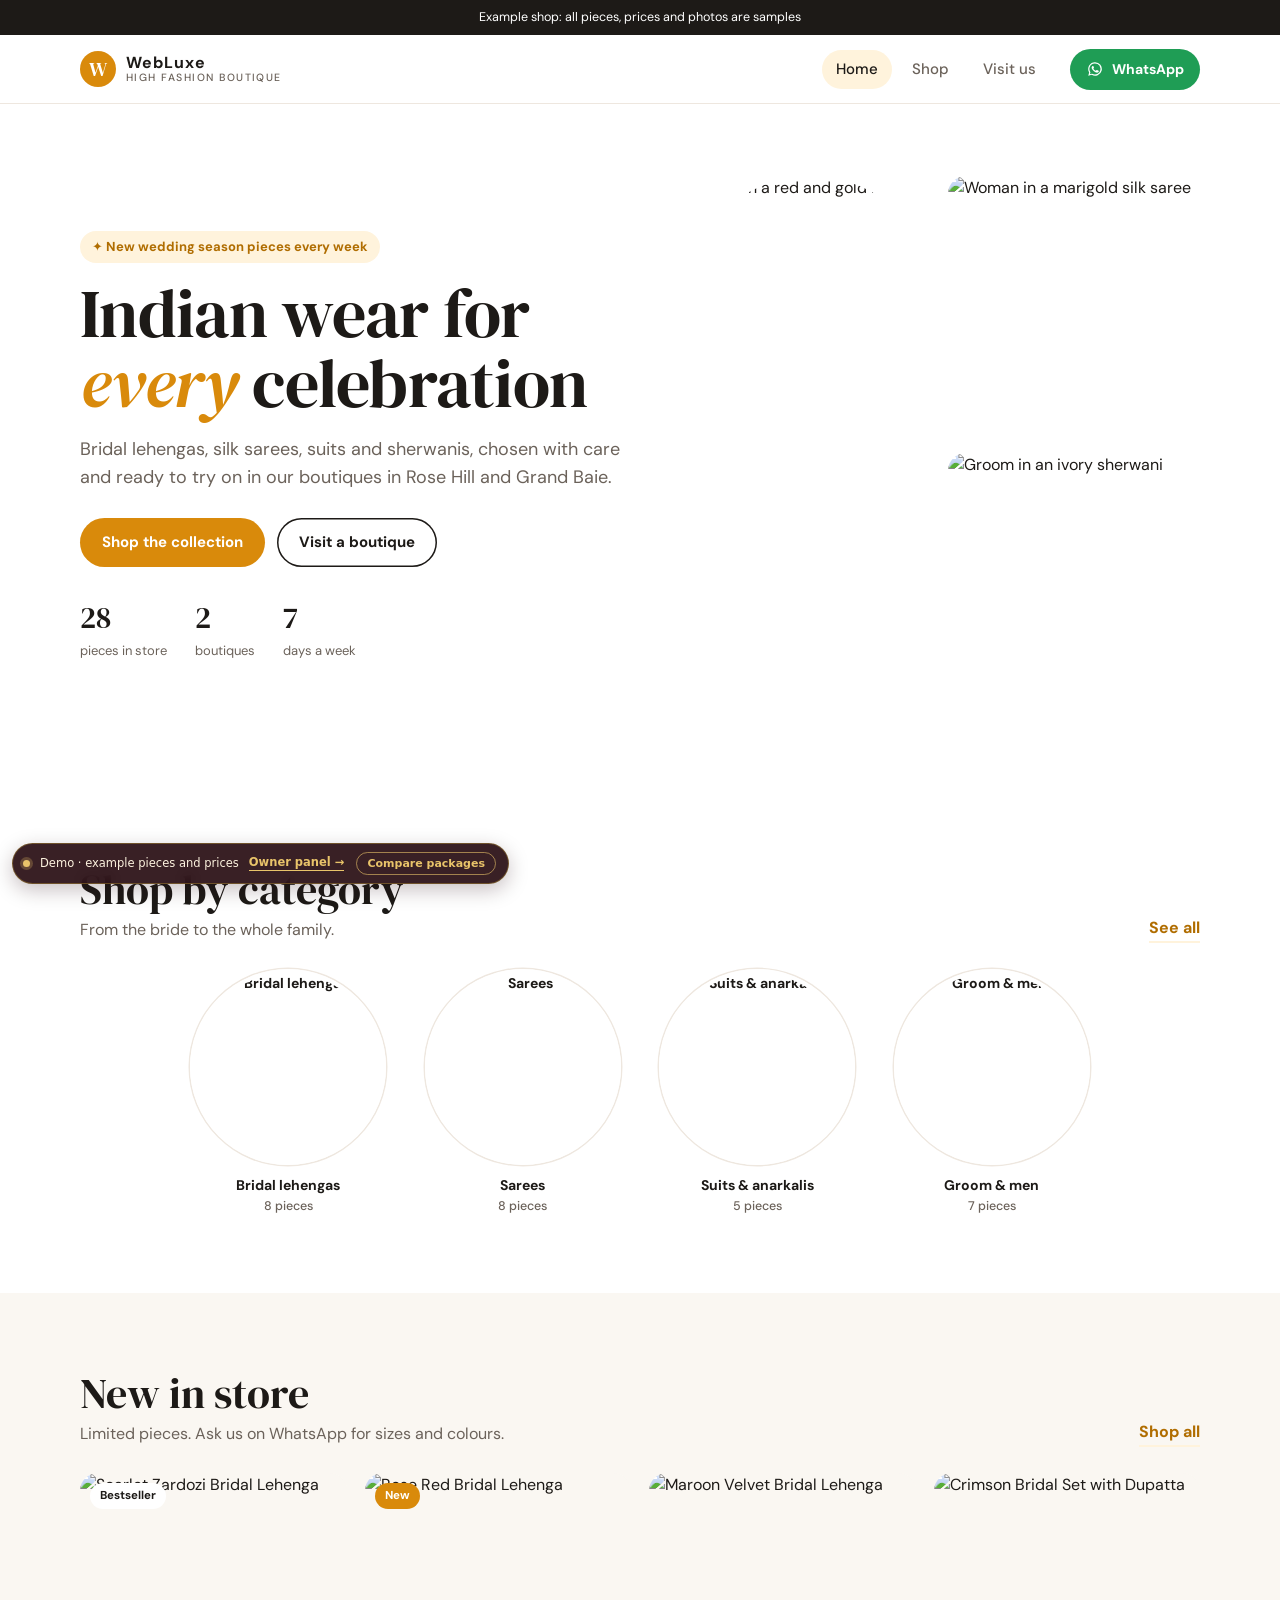
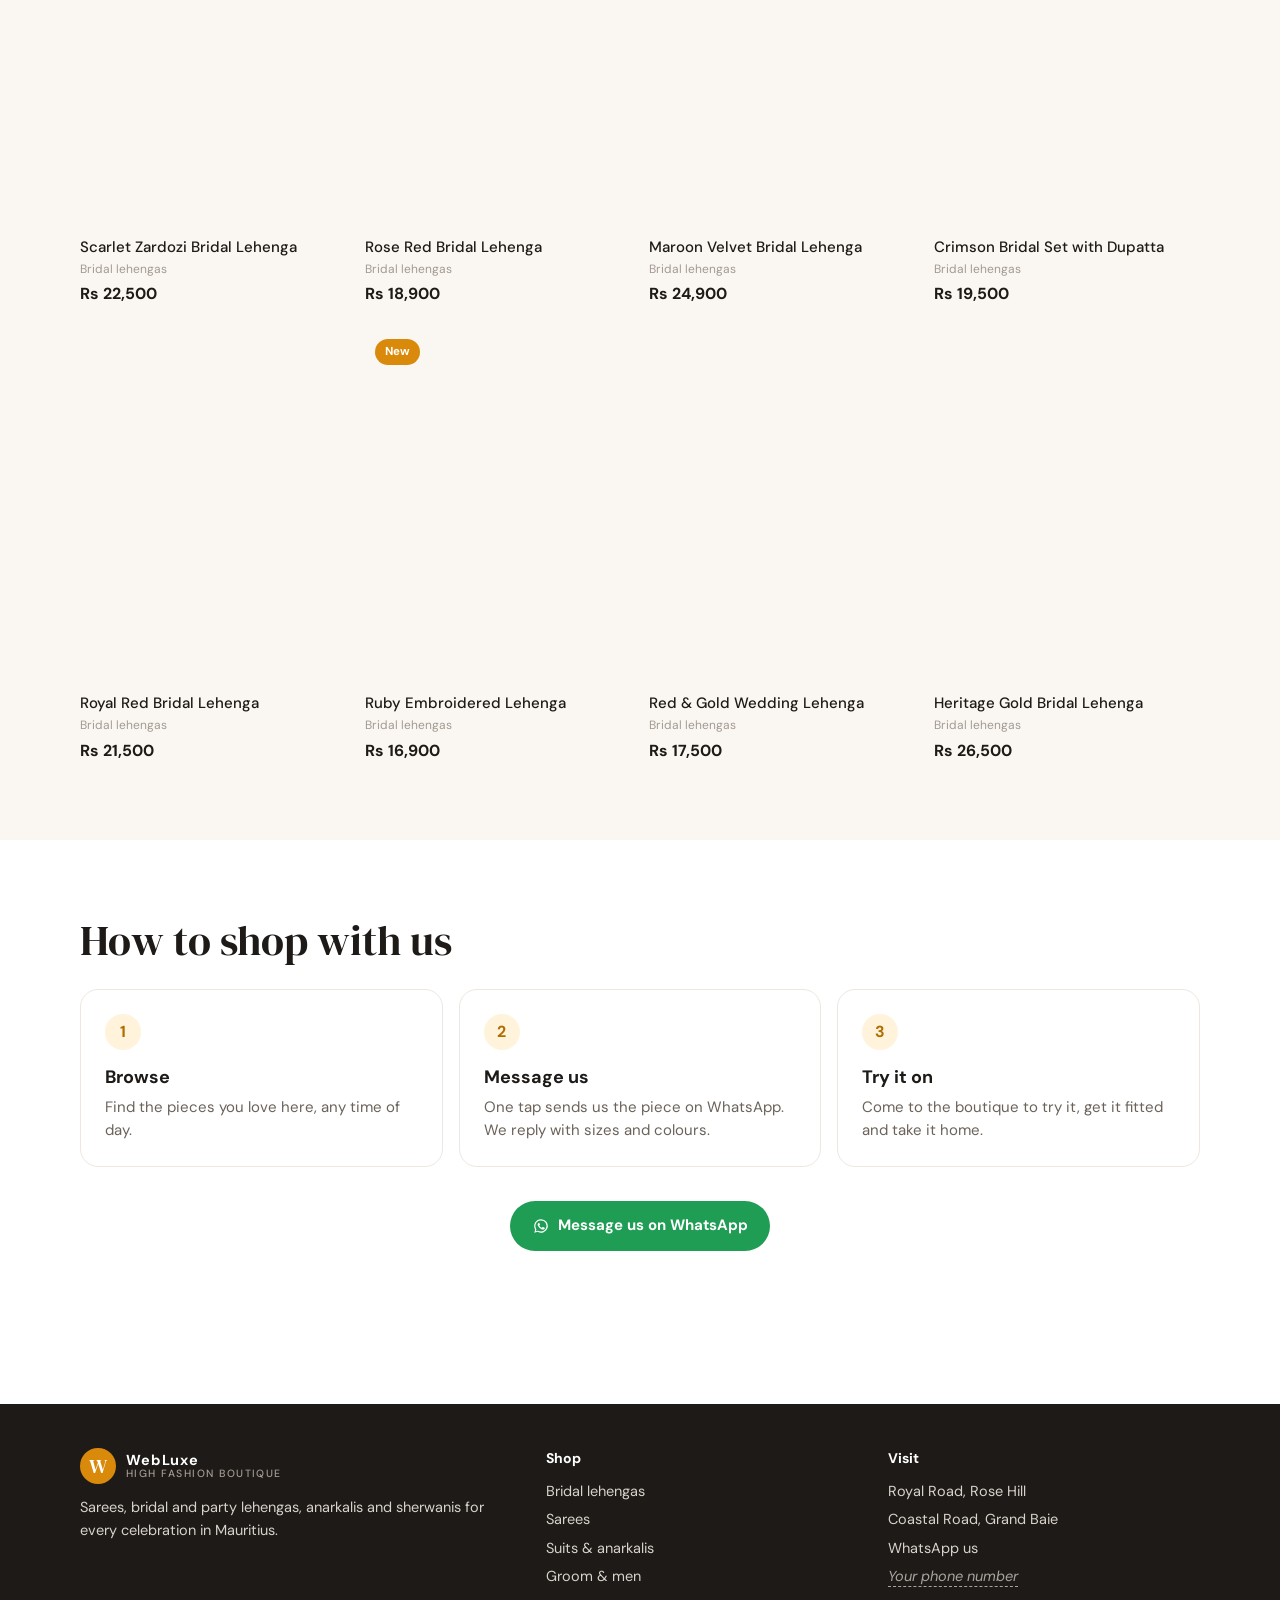
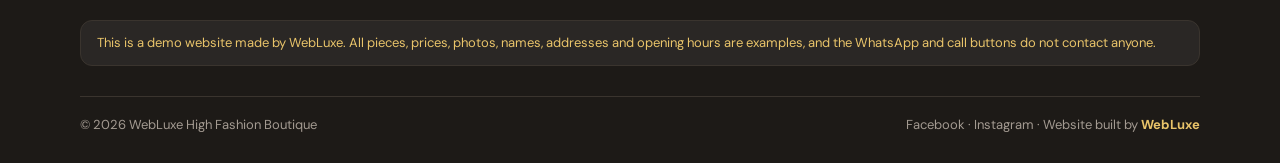
==== index.html @ 74c4d5ff "WebLuxe High Fashion Boutique: starter demo Clothing-shop demo site for WebLuxe. All pieces, prices," ====
<!doctype html>
<html lang="en">
<head>
<meta charset="utf-8">
<meta name="viewport" content="width=device-width,initial-scale=1,viewport-fit=cover">
<title>WebLuxe High Fashion Boutique | Indian wear in Mauritius</title>
<meta name="description" content="Bridal lehengas, sarees, anarkalis and sherwanis in Rose Hill and Grand Baie, Mauritius.">
<meta name="theme-color" content="#ffffff">
<link rel="icon" href="data:image/svg+xml,%3Csvg xmlns='http://www.w3.org/2000/svg' viewBox='0 0 64 64'%3E%3Ccircle cx='32' cy='32' r='32' fill='%23d98a0b'/%3E%3Ctext x='32' y='44' font-size='34' text-anchor='middle' fill='white' font-family='Georgia'%3EW%3C/text%3E%3C/svg%3E">
<link rel="preconnect" href="https://fonts.googleapis.com">
<link rel="preconnect" href="https://fonts.gstatic.com" crossorigin>
<link rel="preconnect" href="https://images.unsplash.com">
<link href="https://fonts.googleapis.com/css2?family=DM+Sans:wght@400;500;700&family=DM+Serif+Display:ital@0;1&display=swap" rel="stylesheet">
<link rel="stylesheet" href="style.css">
<link rel="stylesheet" href="demo/demo.css">
<link rel="stylesheet" href="demo/tiers.css">
</head>
<body data-page="home">
<div class="loader" aria-hidden="true"><div><span class="mark">W</span><p>WEBLUXE</p></div></div>
<div class="notice" role="status"><span></span></div>
<header class="hdr"><div class="wrap">
  <a class="logo" href="index.html" aria-label="WebLuxe High Fashion Boutique, home"><i>W</i><span>WebLuxe<small>High Fashion Boutique</small></span></a>
  <nav class="nav" aria-label="Main"><a href="index.html">Home</a><a href="shop.html">Shop</a><a href="contact.html">Visit us</a></nav>
  <a class="btn wa" href="#" data-wa="" target="_blank" rel="noopener" aria-label="WhatsApp us"><svg viewBox="0 0 24 24" aria-hidden="true"><path d="M12 3a9 9 0 0 0-7.8 13.5L3 21l4.6-1.2A9 9 0 1 0 12 3Zm0 16.4a7.4 7.4 0 0 1-3.8-1l-.3-.2-2.7.7.7-2.6-.2-.3A7.4 7.4 0 1 1 12 19.4Zm4.1-5.5c-.2-.1-1.3-.7-1.5-.7s-.4-.1-.5.1-.6.7-.7.9-.3.2-.5 0a6 6 0 0 1-3-2.6c-.2-.4.2-.4.7-1.3a.4.4 0 0 0 0-.4l-.7-1.6c-.2-.4-.4-.4-.5-.4h-.5a.9.9 0 0 0-.6.3 2.7 2.7 0 0 0-.8 2 4.6 4.6 0 0 0 1 2.4 10.6 10.6 0 0 0 4 3.6c1.5.6 2.1.7 2.8.6a2.4 2.4 0 0 0 1.6-1.1 2 2 0 0 0 .1-1.1c0-.2-.2-.2-.4-.3Z"/></svg><span>WhatsApp</span></a>
</div></header>
<main>
<section class="wrap hero">
  <div>
    <span class="kicker">✦ New wedding season pieces every week</span>
    <h1>Indian wear for <em>every</em> celebration</h1>
    <p>Bridal lehengas, silk sarees, suits and sherwanis, chosen with care and ready to try on in our boutiques in Rose Hill and Grand Baie.</p>
    <div class="row"><a class="btn acc" href="shop.html">Shop the collection</a><a class="btn line" href="contact.html">Visit a boutique</a></div>
    <div class="stats"><div><b id="count">40</b><span>pieces in store</span></div><div><b>2</b><span>boutiques</span></div><div><b>7</b><span>days a week</span></div></div>
  </div>
  <div class="collage">
    <img src="https://images.unsplash.com/photo-1617633150878-7df1d12a9a57?auto=format&fit=crop&w=650&q=72" srcset="https://images.unsplash.com/photo-1617633150878-7df1d12a9a57?auto=format&fit=crop&w=300&q=72 300w, https://images.unsplash.com/photo-1617633150878-7df1d12a9a57?auto=format&fit=crop&w=450&q=72 450w, https://images.unsplash.com/photo-1617633150878-7df1d12a9a57?auto=format&fit=crop&w=650&q=72 650w, https://images.unsplash.com/photo-1617633150878-7df1d12a9a57?auto=format&fit=crop&w=900&q=72 900w" sizes="(max-width:760px) 50vw, 25vw" alt="Bride in a red and gold lehenga" fetchpriority="high" decoding="async">
    <img src="https://images.unsplash.com/photo-1597897569252-9df44c7de0db?auto=format&fit=crop&w=650&q=72" srcset="https://images.unsplash.com/photo-1597897569252-9df44c7de0db?auto=format&fit=crop&w=300&q=72 300w, https://images.unsplash.com/photo-1597897569252-9df44c7de0db?auto=format&fit=crop&w=450&q=72 450w, https://images.unsplash.com/photo-1597897569252-9df44c7de0db?auto=format&fit=crop&w=650&q=72 650w, https://images.unsplash.com/photo-1597897569252-9df44c7de0db?auto=format&fit=crop&w=900&q=72 900w" sizes="(max-width:760px) 50vw, 25vw" alt="Woman in a marigold silk saree" fetchpriority="high" decoding="async">
    <img src="https://images.unsplash.com/photo-1681717055630-c62333c22fec?auto=format&fit=crop&w=650&q=72" srcset="https://images.unsplash.com/photo-1681717055630-c62333c22fec?auto=format&fit=crop&w=300&q=72 300w, https://images.unsplash.com/photo-1681717055630-c62333c22fec?auto=format&fit=crop&w=450&q=72 450w, https://images.unsplash.com/photo-1681717055630-c62333c22fec?auto=format&fit=crop&w=650&q=72 650w, https://images.unsplash.com/photo-1681717055630-c62333c22fec?auto=format&fit=crop&w=900&q=72 900w" sizes="(max-width:760px) 50vw, 25vw" alt="Groom in an ivory sherwani" loading="lazy" decoding="async">
  </div>
</section>
<section class="sec"><div class="wrap">
  <div class="head"><div><h2>Shop by category</h2><p>From the bride to the whole family.</p></div><a class="more" href="shop.html">See all</a></div>
  <div class="cats" id="cats"></div>
</div></section>
<section class="sec soft"><div class="wrap">
  <div class="head"><div><h2>New in store</h2><p>Limited pieces. Ask us on WhatsApp for sizes and colours.</p></div><a class="more" href="shop.html">Shop all</a></div>
  <div class="grid" id="newin"></div>
</div></section>
<section class="sec"><div class="wrap">
  <div class="head"><div><h2>How to shop with us</h2></div></div>
  <div class="steps">
    <div class="step rv"><b>1</b><h3>Browse</h3><p>Find the pieces you love here, any time of day.</p></div>
    <div class="step rv"><b>2</b><h3>Message us</h3><p>One tap sends us the piece on WhatsApp. We reply with sizes and colours.</p></div>
    <div class="step rv"><b>3</b><h3>Try it on</h3><p>Come to the boutique to try it, get it fitted and take it home.</p></div>
  </div>
  <div class="row" style="justify-content:center;margin-top:34px"><a class="btn wa" href="#" data-wa="" target="_blank" rel="noopener"><svg viewBox="0 0 24 24" aria-hidden="true"><path d="M12 3a9 9 0 0 0-7.8 13.5L3 21l4.6-1.2A9 9 0 1 0 12 3Zm0 16.4a7.4 7.4 0 0 1-3.8-1l-.3-.2-2.7.7.7-2.6-.2-.3A7.4 7.4 0 1 1 12 19.4Zm4.1-5.5c-.2-.1-1.3-.7-1.5-.7s-.4-.1-.5.1-.6.7-.7.9-.3.2-.5 0a6 6 0 0 1-3-2.6c-.2-.4.2-.4.7-1.3a.4.4 0 0 0 0-.4l-.7-1.6c-.2-.4-.4-.4-.5-.4h-.5a.9.9 0 0 0-.6.3 2.7 2.7 0 0 0-.8 2 4.6 4.6 0 0 0 1 2.4 10.6 10.6 0 0 0 4 3.6c1.5.6 2.1.7 2.8.6a2.4 2.4 0 0 0 1.6-1.1 2 2 0 0 0 .1-1.1c0-.2-.2-.2-.4-.3Z"/></svg> Message us on WhatsApp</a></div>
</div></section>
</main>
<footer class="foot"><div class="wrap">
  <div class="cols">
    <div><a class="logo" href="index.html" aria-label="WebLuxe High Fashion Boutique, home"><i>W</i><span>WebLuxe<small>High Fashion Boutique</small></span></a><p>Sarees, bridal and party lehengas, anarkalis and sherwanis for every celebration in Mauritius.</p></div>
    <div><h4>Shop</h4><ul><li><a href="shop.html?cat=bridal">Bridal lehengas</a></li><li><a href="shop.html?cat=saree">Sarees</a></li><li><a href="shop.html?cat=gown">Suits &amp; anarkalis</a></li><li><a href="shop.html?cat=groom">Groom &amp; men</a></li></ul></div>
    <div><h4>Visit</h4><ul><li>Royal Road, Rose Hill</li><li>Coastal Road, Grand Baie</li><li><a href="#" data-wa="" target="_blank" rel="noopener">WhatsApp us</a></li><li><a href="tel:"><span class="ph-num">Your phone number</span></a></li></ul></div>
  </div>
  <p class="demo-note">This is a demo website made by WebLuxe. All pieces, prices, photos, names, addresses and opening hours are examples, and the WhatsApp and call buttons do not contact anyone.</p>
  <div class="base"><span>&copy; <span data-year>2026</span> WebLuxe High Fashion Boutique</span><span><a href="https://www.facebook.com/" target="_blank" rel="noopener">Facebook</a> · <a href="https://www.instagram.com/" target="_blank" rel="noopener">Instagram</a> · Website built by <a class="credit" href="https://webluxe.github.io/WebLuxe/" target="_blank" rel="noopener">WebLuxe</a></span></div>
</div></footer>
<div class="toast" role="status" aria-live="polite"></div>
<script src="data.js"></script>
<script>window.WL_DEMO = { admin: 'admin/' };</script>
<script src="demo/demo.js"></script>
<script src="demo/tiers.js"></script>
<script src="app.js"></script>
</body>
</html>
---- style.css ----
/* =============================================================================
   WebLuxe Starter: clean white and marigold. One stylesheet for every page.
   ============================================================================= */
:root{
  --ink:#1d1a17;--mid:#6b625a;--dim:#a39a91;--line:#eee7df;--soft:#faf7f2;--paper:#fff;
  --accent:#d98a0b;--accent-d:#b06d00;--accent-l:#fff3dc;--rose:#c2414b;--wa:#1f9d55;
  --r:18px;--gut:clamp(16px,4vw,40px);--max:1200px;--ease:cubic-bezier(.2,.8,.2,1);
}
*{box-sizing:border-box;margin:0;padding:0}
html{-webkit-text-size-adjust:100%;scroll-behavior:smooth}
body{font-family:'DM Sans',system-ui,sans-serif;color:var(--ink);background:var(--paper);line-height:1.55;-webkit-font-smoothing:antialiased}
img{display:block;max-width:100%}
a{color:inherit;text-decoration:none}
button,input,select,textarea{font:inherit;color:inherit}
button{cursor:pointer;background:none;border:0}
:focus-visible{outline:2px solid var(--accent);outline-offset:3px}
.wrap{max-width:var(--max);margin:0 auto;padding-left:var(--gut);padding-right:var(--gut)}
.serif{font-family:'DM Serif Display',Georgia,serif;font-weight:400}
.sr{position:absolute;width:1px;height:1px;overflow:hidden;clip:rect(0 0 0 0);white-space:nowrap}

/* page changes and the first-visit loading screen */
@view-transition{navigation:auto}
::view-transition-old(root){animation:.25s ease both fadeout}
::view-transition-new(root){animation:.4s var(--ease) both fadein}
@keyframes fadeout{to{opacity:0}}
@keyframes fadein{from{opacity:0;transform:translateY(10px)}}
.loader{position:fixed;inset:0;z-index:100;background:var(--paper);display:grid;place-items:center;transition:opacity .5s,visibility 0s .5s}
.loader.done{opacity:0;visibility:hidden}
.loader div{text-align:center}
.loader .mark{width:58px;height:58px;margin:0 auto 14px;border-radius:50%;background:var(--accent);color:#fff;display:grid;place-items:center;font:28px 'DM Serif Display',serif;animation:pulse 1.2s ease-in-out infinite}
.loader p{font-weight:700;letter-spacing:.24em;font-size:12px}
@keyframes pulse{50%{transform:scale(.9);box-shadow:0 0 0 12px var(--accent-l)}}

/* announcement + header */
.notice{background:var(--ink);color:#fff;font-size:12.5px;text-align:center;padding:8px 16px}
.notice span{transition:opacity .4s}
.hdr{position:sticky;top:0;z-index:30;background:rgba(255,255,255,.92);-webkit-backdrop-filter:blur(10px);backdrop-filter:blur(10px);border-bottom:1px solid var(--line)}
.hdr .wrap{display:flex;align-items:center;gap:20px;height:68px}
.logo{display:flex;align-items:center;gap:10px;font-weight:700;letter-spacing:.06em;line-height:1.05}
.logo i{width:36px;height:36px;border-radius:50%;background:var(--accent);color:#fff;display:grid;place-items:center;font:20px 'DM Serif Display',serif;font-style:normal;flex:none}
.logo small{display:block;font-weight:500;font-size:10.5px;letter-spacing:.14em;color:var(--mid);text-transform:uppercase}
.nav{display:flex;gap:6px;margin-left:auto}
.nav a{padding:8px 14px;border-radius:99px;font-weight:500;font-size:15px;color:var(--mid);transition:background .2s,color .2s}
.nav a:hover{color:var(--ink);background:var(--soft)}
.nav a.on{color:var(--ink);background:var(--accent-l)}
.btn{display:inline-flex;align-items:center;justify-content:center;gap:8px;padding:13px 22px;border-radius:99px;font-weight:700;font-size:15px;background:var(--ink);color:#fff;transition:transform .25s var(--ease),background .2s,box-shadow .25s}
.btn:hover{transform:translateY(-2px);box-shadow:0 10px 22px -12px rgba(29,26,23,.5)}
.btn.acc{background:var(--accent)}
.btn.acc:hover{background:var(--accent-d)}
.btn.wa{background:var(--wa)}
.btn.line{background:none;color:var(--ink);box-shadow:inset 0 0 0 1.5px var(--ink)}
.btn svg{width:18px;height:18px;fill:currentColor}
.hdr .btn{padding:10px 16px;font-size:14px}
@media (max-width:760px){
  .hdr{background:#fff;-webkit-backdrop-filter:none;backdrop-filter:none}
  .hdr .wrap{height:60px;gap:10px}
  .nav{position:fixed;left:0;right:0;bottom:0;z-index:40;margin:0;justify-content:space-around;background:#fff;border-top:1px solid var(--line);padding:6px 6px calc(6px + env(safe-area-inset-bottom))}
  .nav a{flex:1;text-align:center;font-size:13px;padding:9px 4px}
  .tools{-webkit-backdrop-filter:none;backdrop-filter:none;background:#fff}
  .hdr .btn span{display:none}
  .hdr .btn{margin-left:auto;padding:10px}
  body{padding-bottom:62px}
}

/* home */
.hero{display:grid;grid-template-columns:1.05fr 1fr;gap:clamp(24px,5vw,64px);align-items:center;padding-top:clamp(28px,6vw,72px);padding-bottom:clamp(28px,6vw,72px)}
.kicker{display:inline-flex;align-items:center;gap:8px;font-size:13px;font-weight:700;color:var(--accent-d);background:var(--accent-l);padding:6px 12px;border-radius:99px}
.hero h1{font-family:'DM Serif Display',serif;font-weight:400;font-size:clamp(38px,6vw,68px);line-height:1.04;margin-top:16px;letter-spacing:-.01em}
.hero h1 em{font-style:italic;color:var(--accent)}
.hero p{margin-top:16px;font-size:clamp(16px,1.6vw,18px);color:var(--mid);max-width:34em}
.row{display:flex;flex-wrap:wrap;gap:12px;margin-top:26px}
.collage{display:grid;grid-template-columns:1fr 1fr;grid-template-rows:1fr 1fr;gap:12px;aspect-ratio:1/1.05}
.collage img{width:100%;height:100%;object-fit:cover;object-position:50% 20%;border-radius:var(--r)}
.collage img:first-child{grid-row:1/3;border-radius:200px 200px var(--r) var(--r)}
.stats{display:flex;gap:28px;margin-top:30px}
.stats b{display:block;font:30px 'DM Serif Display',serif}
.stats span{font-size:13px;color:var(--mid)}
@media (max-width:760px){.hero{grid-template-columns:1fr}.collage{aspect-ratio:1.2/1}}

.sec{padding:clamp(40px,6vw,80px) 0}
.sec.soft{background:var(--soft)}
.head{display:flex;align-items:end;justify-content:space-between;gap:16px;margin-bottom:26px}
.head h2{font:clamp(28px,3.6vw,42px)/1.1 'DM Serif Display',serif}
.head p{color:var(--mid);margin-top:6px}
.more{font-weight:700;color:var(--accent-d);white-space:nowrap;border-bottom:2px solid var(--accent-l)}
.cats{display:grid;grid-template-columns:repeat(4,1fr);gap:clamp(10px,3vw,40px);max-width:900px;margin:0 auto}
.cat{text-align:center;font-weight:700;font-size:14px}
.cat img{width:100%;aspect-ratio:1;object-fit:cover;object-position:50% 15%;border-radius:50%;margin-bottom:10px;border:4px solid #fff;box-shadow:0 0 0 1.5px var(--line);transition:transform .35s var(--ease),box-shadow .3s}
.cat:hover img{transform:translateY(-4px);box-shadow:0 0 0 2px var(--accent)}
.cat span{display:block;font-weight:500;font-size:12.5px;color:var(--mid)}
@media (max-width:760px){.cats{gap:10px}.cat{font-size:12.5px;line-height:1.25}.cat span{font-size:11.5px}.cat img{border-width:3px}}
.steps{display:grid;grid-template-columns:repeat(3,1fr);gap:16px}
.step{background:#fff;border:1px solid var(--line);border-radius:var(--r);padding:24px}
.step b{width:36px;height:36px;border-radius:50%;display:grid;place-items:center;background:var(--accent-l);color:var(--accent-d);font-weight:700}
.step h3{font-size:18px;margin-top:14px}
.step p{color:var(--mid);margin-top:4px;font-size:15px}
@media (max-width:760px){.steps{grid-template-columns:1fr}}

/* product cards */
.grid{display:grid;grid-template-columns:repeat(4,1fr);gap:22px 18px}
@media (max-width:980px){.grid{grid-template-columns:repeat(3,1fr)}}
@media (max-width:640px){.grid{grid-template-columns:1fr 1fr;gap:18px 12px}}
.pc{position:relative}
.pc .ph{position:relative;display:block;aspect-ratio:3/4;border-radius:var(--r);overflow:hidden;background:var(--soft)}
.pc .ph img{width:100%;height:100%;object-fit:cover;object-position:50% 15%;transition:transform .6s var(--ease)}
.pc:hover .ph img{transform:scale(1.04)}
.pc .tag{position:absolute;left:10px;top:10px;background:#fff;color:var(--ink);font-size:11.5px;font-weight:700;padding:4px 10px;border-radius:99px}
.pc .tag.new{background:var(--accent);color:#fff}
.pc h3{font-size:15px;font-weight:500;margin-top:10px;line-height:1.3}
.pc .cat-l{font-size:12px;color:var(--dim);margin-top:2px}
.pc .price{font-weight:700;margin-top:4px}

/* shop */
.page-head{padding-top:clamp(26px,4vw,48px);padding-bottom:10px}
.page-head h1{font:clamp(32px,4.5vw,52px)/1.05 'DM Serif Display',serif}
.page-head p{color:var(--mid);margin-top:8px}
.crumb{font-size:13px;color:var(--dim);margin-bottom:10px}
.crumb a:hover{color:var(--ink)}
.tools{position:sticky;top:68px;z-index:20;background:rgba(255,255,255,.95);-webkit-backdrop-filter:blur(8px);backdrop-filter:blur(8px);padding:14px 0;margin-bottom:22px;border-bottom:1px solid var(--line)}
@media (max-width:760px){.tools{top:60px}}
.tools .wrap{display:flex;flex-wrap:wrap;gap:10px;align-items:center}
.search{flex:1;min-width:200px;display:flex;align-items:center;gap:8px;background:var(--soft);border-radius:99px;padding:0 16px;border:1.5px solid transparent;transition:border-color .2s}
.search:focus-within{border-color:var(--accent)}
.search svg{width:18px;height:18px;fill:none;stroke:var(--mid);stroke-width:2;flex:none}
.search input{border:0;background:none;outline:0;padding:11px 0;width:100%}
.sel{border:1.5px solid var(--line);border-radius:99px;padding:10px 14px;background:#fff}
.chips{display:flex;gap:8px;overflow-x:auto;scrollbar-width:none;width:100%}
.chips::-webkit-scrollbar{display:none}
.chip{flex:none;padding:8px 15px;border-radius:99px;border:1.5px solid var(--line);font-weight:500;font-size:14px;background:#fff;transition:all .2s}
.chip:hover{border-color:var(--ink)}
.chip[aria-pressed=true]{background:var(--ink);border-color:var(--ink);color:#fff}
.count{font-size:14px;color:var(--mid);margin-left:auto}
.empty{text-align:center;padding:60px 0;color:var(--mid)}
.empty .btn{margin-top:16px}

/* product */
.pd{display:grid;grid-template-columns:1fr 1fr;gap:clamp(24px,5vw,60px);padding-top:10px;padding-bottom:40px}
.pd .main{aspect-ratio:3/4;border-radius:var(--r);overflow:hidden;background:var(--soft)}
.pd .main img{width:100%;height:100%;object-fit:cover;object-position:50% 15%}
.thumbs{display:flex;gap:10px;margin-top:10px}
.thumbs button{width:72px;aspect-ratio:3/4;border-radius:10px;overflow:hidden;opacity:.55;border:2px solid transparent;transition:opacity .2s}
.thumbs button[aria-current=true]{opacity:1;border-color:var(--accent)}
.thumbs img{width:100%;height:100%;object-fit:cover;object-position:50% 15%}
.pd h1{font:clamp(30px,3.6vw,44px)/1.1 'DM Serif Display',serif}
.pd .price{font-size:26px;font-weight:700;margin-top:10px}
.pd .meta{color:var(--mid);margin-top:4px}
.pd ul{margin-top:22px;display:grid;gap:10px;list-style:none}
.pd li{display:flex;gap:10px;color:var(--mid)}
.pd li:before{content:"";flex:none;width:8px;height:8px;margin-top:9px;border-radius:50%;background:var(--accent)}
.pd .row .btn{flex:1;min-width:200px}
@media (max-width:760px){.pd{grid-template-columns:1fr}}

/* contact */
.shops{display:grid;grid-template-columns:1fr 1fr;gap:18px}
.shop{border:1px solid var(--line);border-radius:var(--r);padding:26px;background:#fff}
.shop h2{font:26px/1.15 'DM Serif Display',serif}
.shop p{color:var(--mid);margin-top:6px}
.shop .row{margin-top:16px}
.shop .btn{padding:10px 16px;font-size:14px}
.hours{margin-top:14px;font-size:14.5px;display:grid;grid-template-columns:auto 1fr;gap:4px 18px}
.hours dt{color:var(--mid)}
.form{display:grid;grid-template-columns:1fr 1fr;gap:14px;background:var(--soft);border-radius:var(--r);padding:clamp(20px,3vw,32px)}
.form label{display:grid;gap:6px;font-size:13.5px;font-weight:700}
.form .full{grid-column:1/-1}
.form input,.form select,.form textarea{border:1.5px solid var(--line);border-radius:12px;padding:12px 14px;background:#fff;font-weight:400;font-size:15px}
.form input:focus,.form select:focus,.form textarea:focus{outline:0;border-color:var(--accent)}
.form textarea{min-height:110px;resize:vertical}
@media (max-width:760px){.shops,.form{grid-template-columns:1fr}}

/* footer */
.foot{background:var(--ink);color:#d9d2ca;margin-top:clamp(40px,6vw,80px);padding:44px 0 28px;font-size:14.5px}
.foot .cols{display:grid;grid-template-columns:1.4fr 1fr 1fr;gap:30px}
.foot h4{color:#fff;font-size:14px;margin-bottom:10px}
.foot li{list-style:none;margin:6px 0}
.foot a:hover{color:#fff}
.foot .logo{color:#fff}
.foot .logo small{color:#a39a91}
.foot p{margin-top:12px;max-width:28em}
.foot .base{border-top:1px solid #3a342e;margin-top:30px;padding-top:18px;font-size:13px;color:#a39a91;display:flex;justify-content:space-between;flex-wrap:wrap;gap:10px}
@media (max-width:760px){.foot .cols{grid-template-columns:1fr}}

/* toast */
.toast{position:fixed;left:50%;bottom:calc(24px + env(safe-area-inset-bottom));z-index:60;transform:translate(-50%,150%);opacity:0;background:var(--ink);color:#fff;padding:12px 18px;border-radius:99px;font-size:14px;transition:transform .4s var(--ease),opacity .3s;width:max-content;max-width:calc(100vw - 32px)}
.toast.on{transform:translate(-50%,0);opacity:1}
@media (max-width:760px){.toast{bottom:80px}}

/* reveal as you scroll */
.rv{opacity:0;transform:translateY(18px);transition:opacity .7s,transform .8s var(--ease)}
.rv.in{opacity:1;transform:none}
@media (prefers-reduced-motion:reduce){.rv{opacity:1;transform:none}.loader .mark{animation:none}}

/* demo label sits above the phone menu */
@media (max-width:760px){body .wl-chip{bottom:calc(72px + env(safe-area-inset-bottom))}}

/* the demo notices: everything on this site is an example */
.foot .demo-note{margin-top:26px;padding:12px 16px;border-radius:12px;background:rgba(255,255,255,.06);border:1px solid #3a342e;color:#e9c46a;font-size:13px;max-width:none}
.ex-note{margin-top:6px;font-size:13px;color:var(--dim);font-style:italic}
.foot .credit{color:#e9c46a;font-weight:700}
---- demo/demo.css ----
/* Demo mode (see demo.js). Colours follow the page through --wl-* if set. */
.wl-chip{position:fixed;left:12px;bottom:calc(16px + env(safe-area-inset-bottom));z-index:45;display:flex;align-items:center;gap:10px;max-width:calc(100vw - 96px);
  padding:8px 12px 8px 10px;border-radius:99px;background:rgba(36,8,14,.9);color:#fdf3df;font:500 11.5px/1.3 Montserrat,system-ui,sans-serif;
  -webkit-backdrop-filter:blur(8px);backdrop-filter:blur(8px);box-shadow:0 6px 20px rgba(36,8,14,.25);border:1px solid rgba(212,175,55,.35)}
.wl-chip i{flex:none;width:7px;height:7px;border-radius:50%;background:#e9c46a;box-shadow:0 0 0 3px rgba(233,196,106,.25);animation:wlblink 2.4s ease-in-out infinite}
.wl-chip span{white-space:nowrap;overflow:hidden;text-overflow:ellipsis}
.wl-chip a{flex:none;color:#e9c46a;font-weight:700;white-space:nowrap;text-decoration:none;border-bottom:1px solid currentColor}
.wl-chip button{flex:none;background:none;border:0;color:#fdf3df;opacity:.7;font:inherit;text-decoration:underline;cursor:pointer;padding:0}
@keyframes wlblink{50%{opacity:.35}}
.wl-chip em{display:none;font-style:normal;font-weight:700;letter-spacing:.08em;text-transform:uppercase}
@media (max-width:640px){.wl-chip{font-size:10.5px;gap:8px}.wl-chip span{display:none}.wl-chip em{display:inline}}
.wl-sheet{position:fixed;inset:0;z-index:200;display:grid;place-items:center;padding:16px;background:rgba(36,8,14,.45);opacity:0;visibility:hidden;transition:opacity .3s,visibility 0s .3s}
.wl-sheet.on{opacity:1;visibility:visible;transition:opacity .3s}
.wl-card{position:relative;width:min(420px,100%);background:#fdf8ee;color:#3a1d14;border-radius:14px;border:1px solid rgba(212,175,55,.5);padding:30px 26px 24px;
  box-shadow:0 30px 70px -20px rgba(36,8,14,.55);transform:translateY(18px) scale(.97);transition:transform .45s cubic-bezier(.2,.8,.2,1);font-family:Montserrat,system-ui,sans-serif}
.wl-sheet.on .wl-card{transform:none}
.wl-x{position:absolute;right:8px;top:6px;width:40px;height:40px;border:0;background:none;font-size:26px;line-height:1;color:inherit;cursor:pointer}
.wl-k{font-size:10px;font-weight:700;letter-spacing:.22em;text-transform:uppercase;color:#8a6a1c}
.wl-body h3{font-family:'Playfair Display',Georgia,serif;font-weight:700;font-size:26px;line-height:1.15;margin-top:6px;color:#5c0f1d}
.wl-copy{margin-top:10px;font-size:14px;color:#6b4c3f}
.wl-bubble{position:relative;margin-top:14px;background:#dcf8c6;color:#111;border-radius:12px 12px 4px 12px;padding:12px 14px 22px;font-size:14px;line-height:1.45;max-height:42vh;overflow:auto}
.wl-bubble span{position:absolute;right:10px;bottom:5px;font-size:10.5px;color:#53bdeb}
.wl-note{margin-top:16px;font-size:12px;color:#9b8378}
.ph-num{font-style:italic;opacity:.75;border-bottom:1px dashed currentColor;padding-bottom:1px}
---- demo/tiers.css ----
/* "Compare packages" (see tiers.js) */
.wl-chip .wl-tiers-btn,.demo-chip .wl-tiers-btn{flex:none;margin-left:2px;padding:4px 10px;border-radius:99px;border:1px solid rgba(233,196,106,.6);background:none;color:#e9c46a;font-family:inherit;font-size:11px;font-weight:700;line-height:1.2;text-decoration:none;opacity:1;cursor:pointer;white-space:nowrap}
.wl-chip .wl-tiers-btn:hover,.demo-chip .wl-tiers-btn:hover,.wl-chip .wl-tiers-btn[aria-expanded=true],.demo-chip .wl-tiers-btn[aria-expanded=true]{background:#e9c46a;color:#1d1a17}
.wl-tiers{position:fixed;z-index:210;width:min(340px,calc(100vw - 24px));background:#fffdf8;color:#1d1a17;border-radius:16px;padding:14px;box-shadow:0 24px 60px -18px rgba(29,26,23,.5);border:1px solid #eadfcf;font:14px/1.45 system-ui,-apple-system,'Segoe UI',sans-serif}
.wl-tiers[hidden]{display:none}
.wl-tiers-h{font-size:11px;font-weight:700;letter-spacing:.14em;text-transform:uppercase;color:#9a7b2c;margin:2px 4px 10px}
.wl-tiers a{display:block;position:relative;padding:11px 12px;border-radius:12px;color:inherit;text-decoration:none;border:1px solid transparent;transition:background .2s,border-color .2s}
.wl-tiers a+a{margin-top:6px}
.wl-tiers a:hover{background:#f7f0e4}
.wl-tiers a[aria-current]{border-color:#e9c46a;background:#fff7e3}
.wl-tiers a span{display:flex;justify-content:space-between;gap:10px;align-items:baseline}
.wl-tiers b{font-size:16px}
.wl-tiers em{font-style:normal;font-weight:700;color:#9a7b2c;white-space:nowrap}
.wl-tiers small{display:block;margin-top:2px;color:#6b625a;font-size:12.5px}
.wl-tiers i{position:absolute;right:12px;bottom:-9px;font-style:normal;font-size:10.5px;font-weight:700;background:#e9c46a;color:#1d1a17;padding:2px 8px;border-radius:99px}
.wl-tiers-f{margin:12px 4px 2px;font-size:11.5px;color:#a39a91}
.wl-tiers-btn .sm{display:none}
@media (max-width:640px){.wl-tiers-btn .lg{display:none}.wl-tiers-btn .sm{display:inline}}
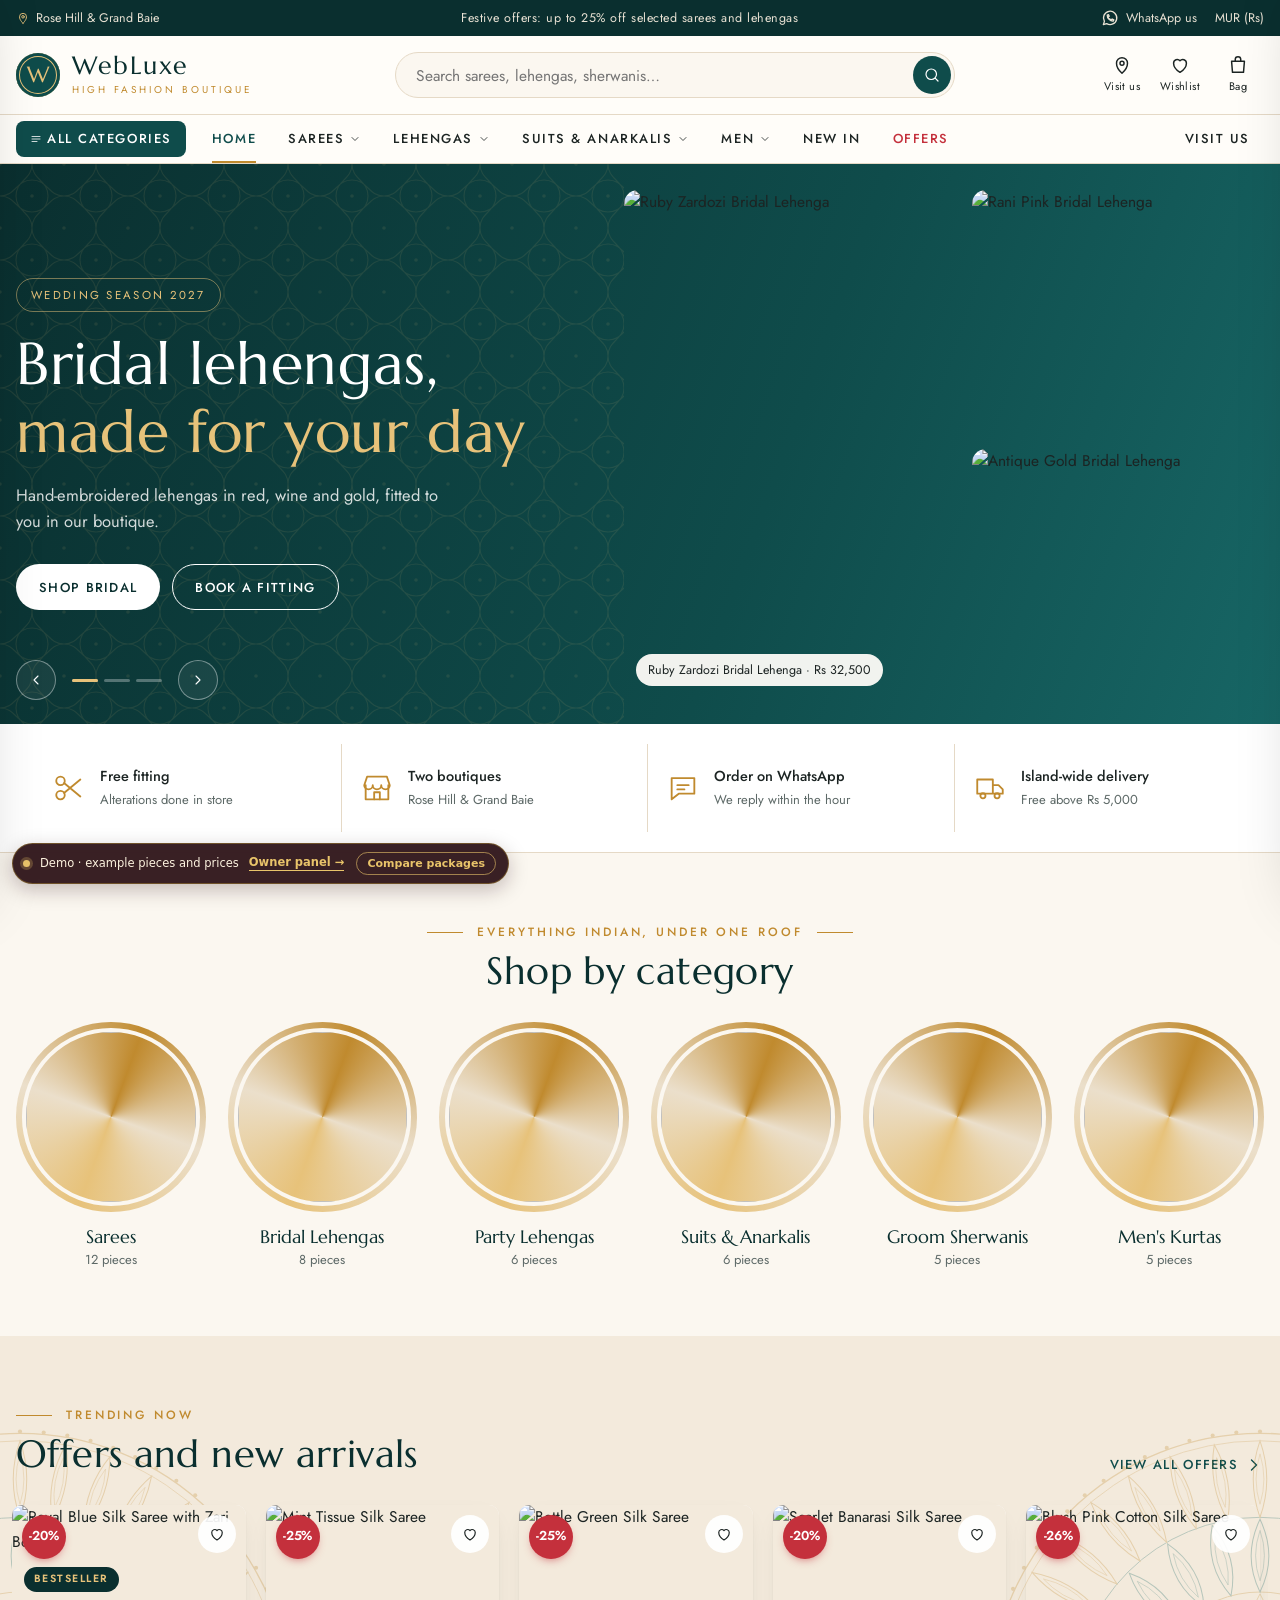
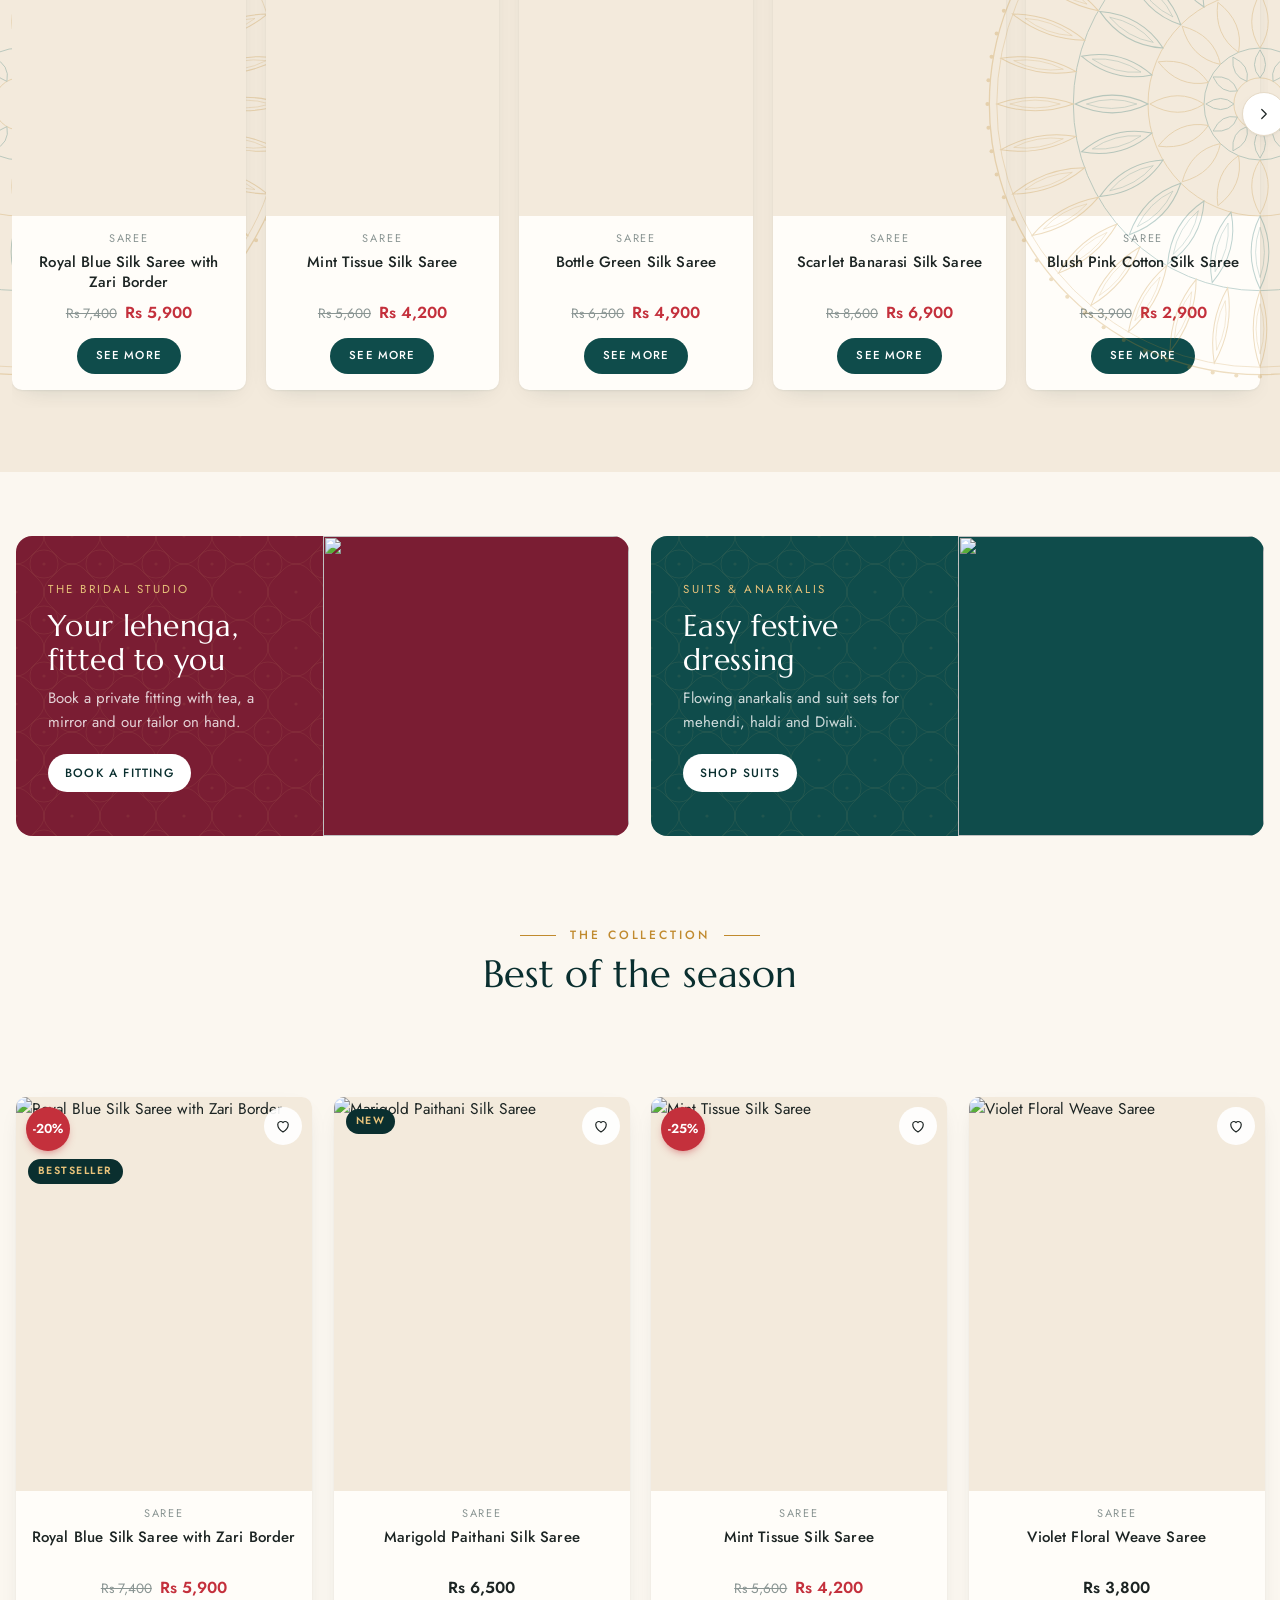
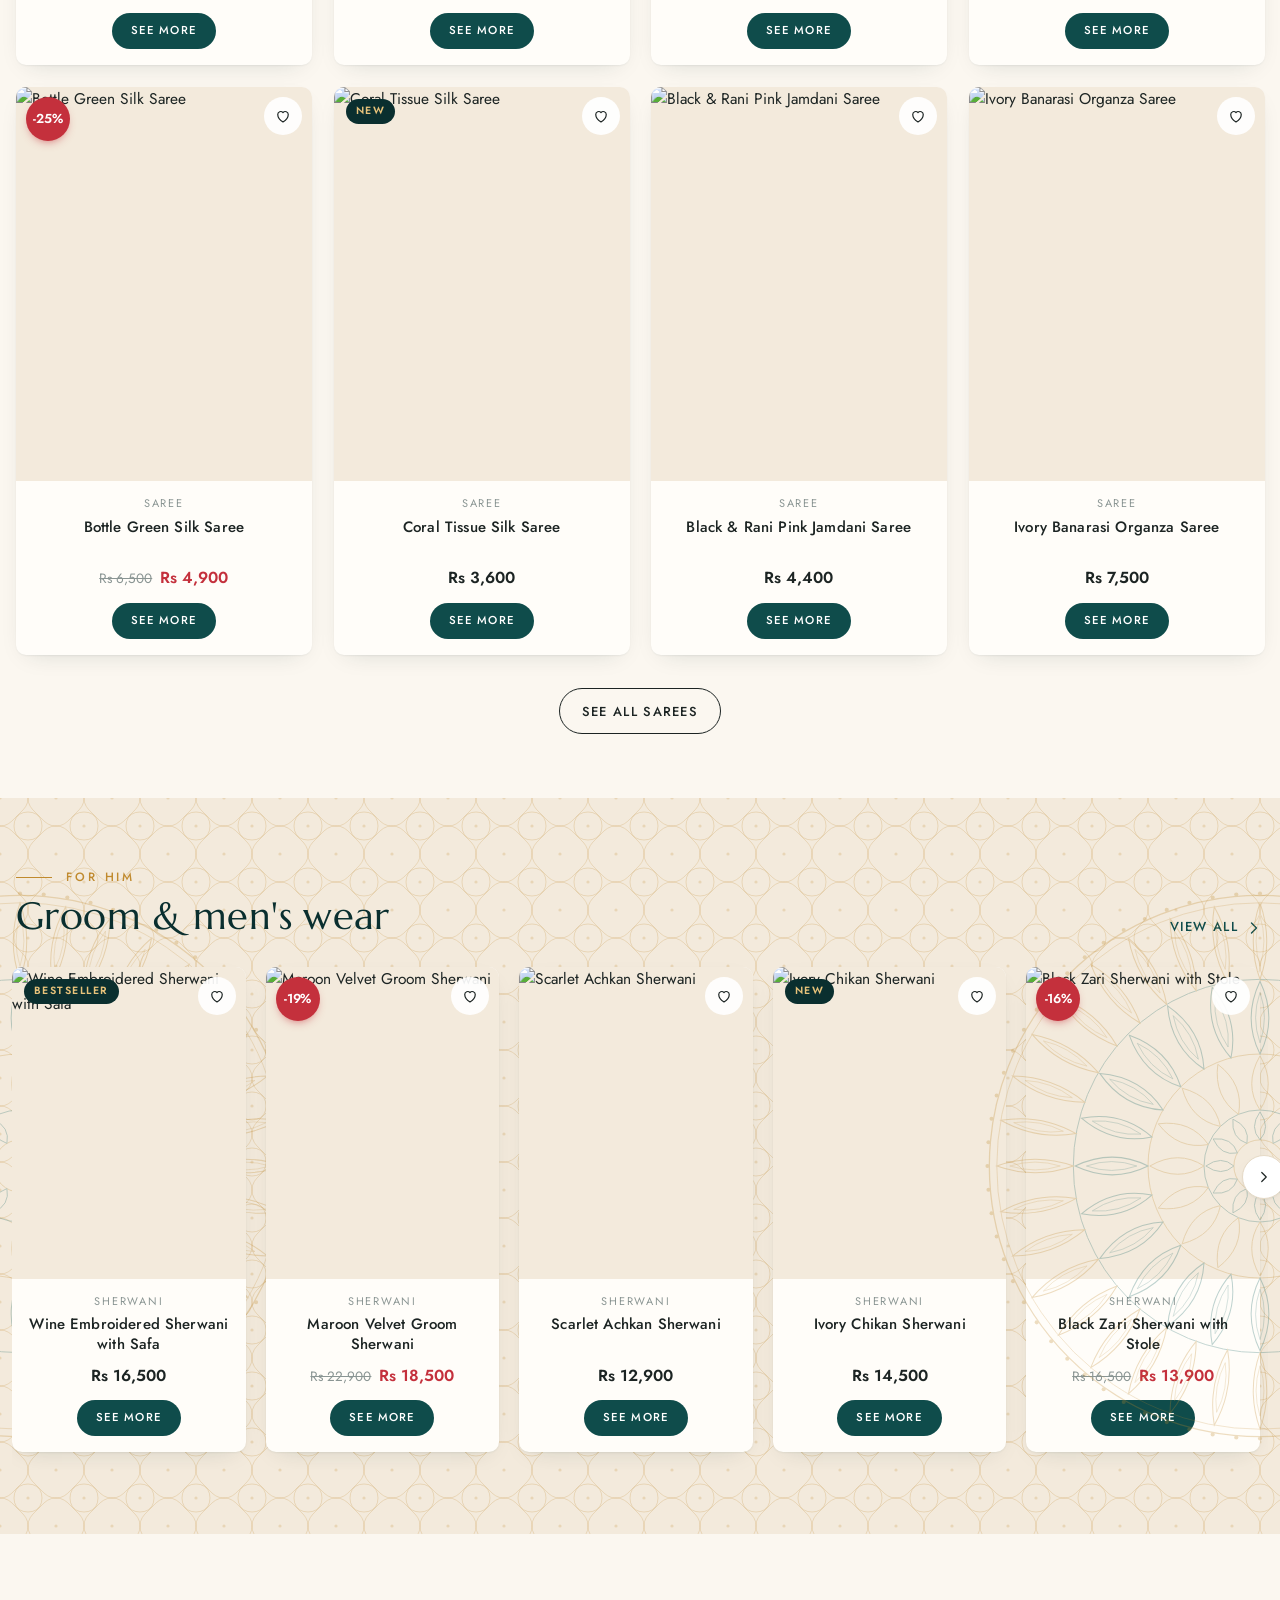
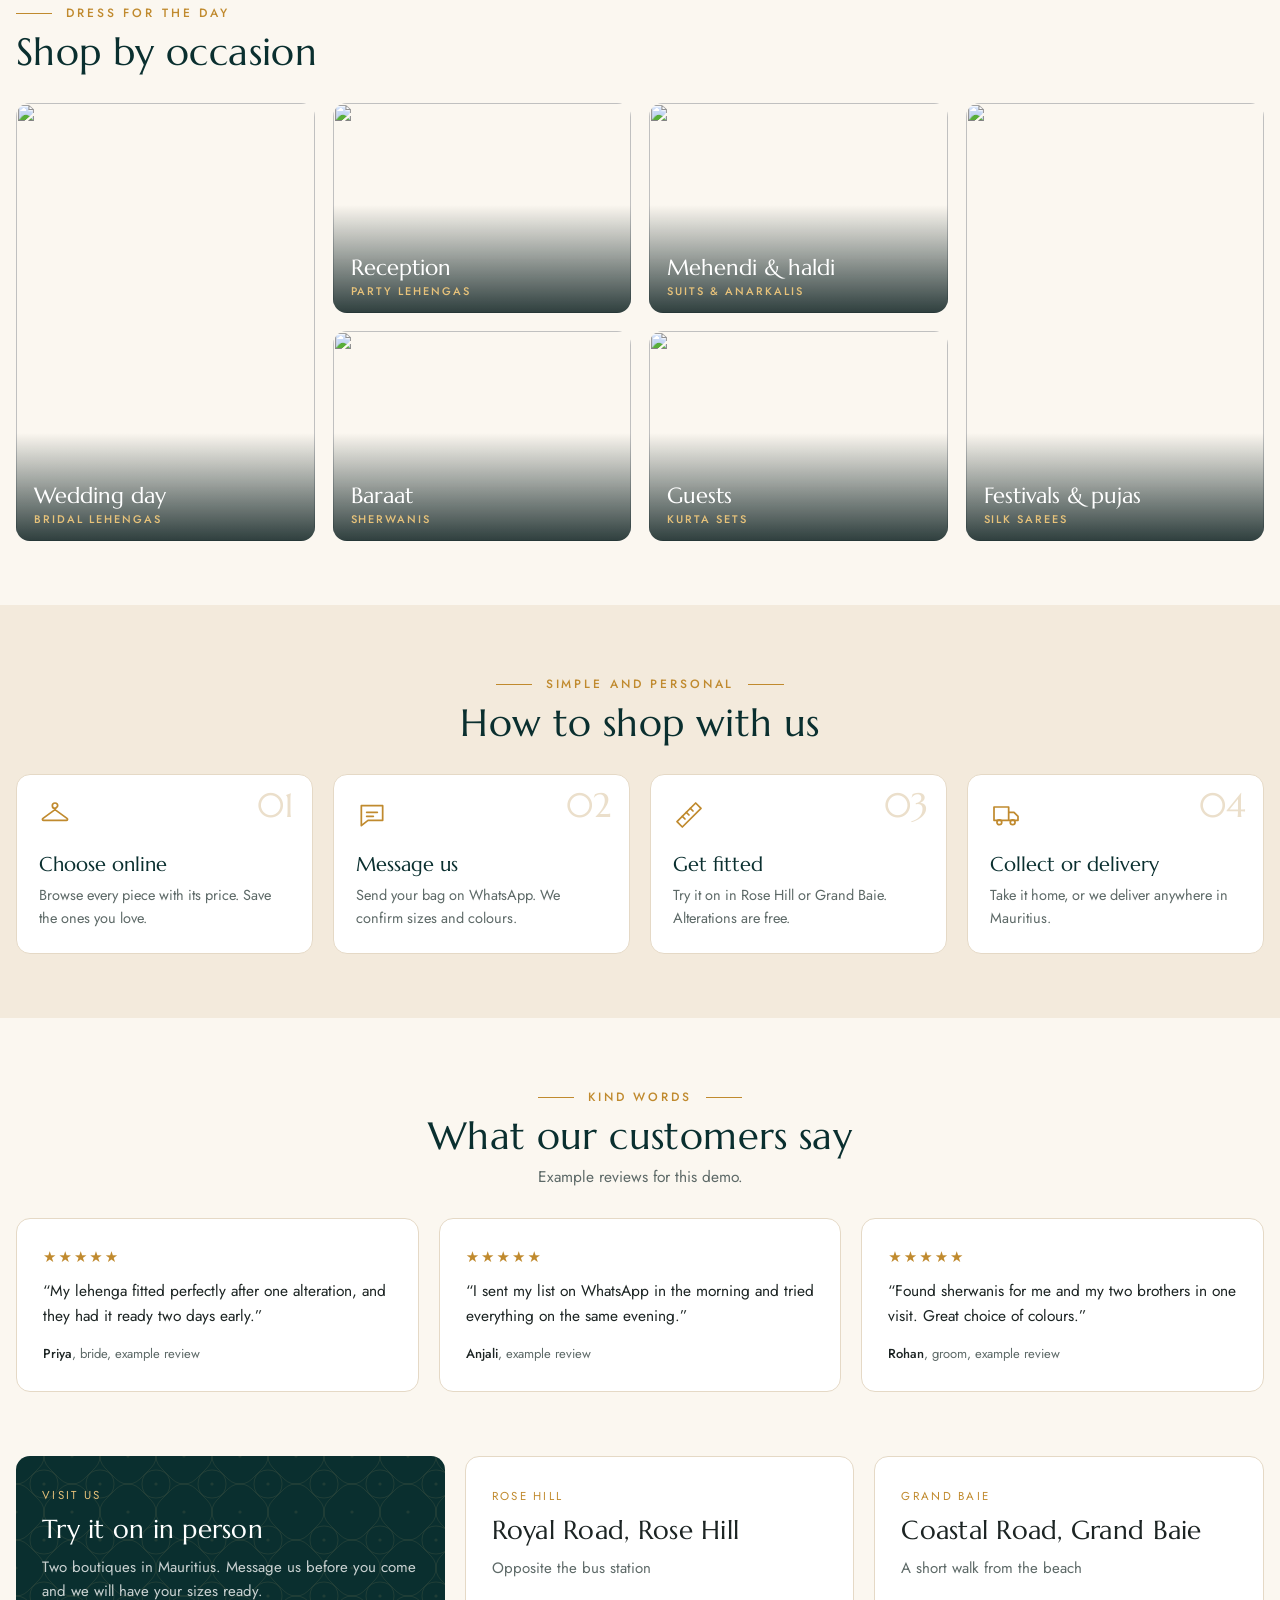
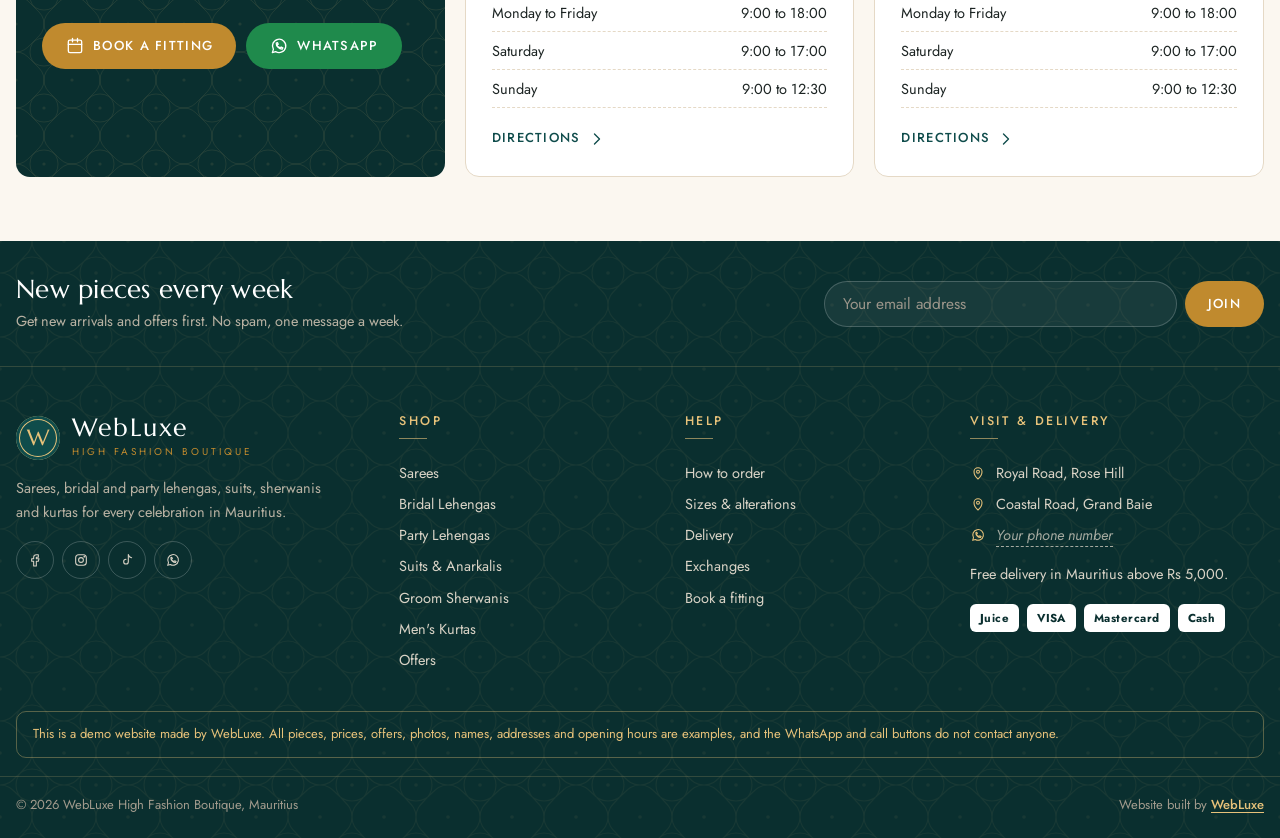
==== commit 0dfa1b78: "New organised shop: menus, offers, filters, a page per piece and bag Co-Authored-By: Claude Opus 5.5" ====
--- a/index.html
+++ b/index.html
@@ -1,75 +1,30 @@
 <!doctype html>
-<html lang="en">
+<html lang="en" class="no-js">
 <head>
 <meta charset="utf-8">
-<meta name="viewport" content="width=device-width,initial-scale=1,viewport-fit=cover">
-<title>WebLuxe High Fashion Boutique | Indian wear in Mauritius</title>
-<meta name="description" content="Bridal lehengas, sarees, anarkalis and sherwanis in Rose Hill and Grand Baie, Mauritius.">
-<meta name="theme-color" content="#ffffff">
-<link rel="icon" href="data:image/svg+xml,%3Csvg xmlns='http://www.w3.org/2000/svg' viewBox='0 0 64 64'%3E%3Ccircle cx='32' cy='32' r='32' fill='%23d98a0b'/%3E%3Ctext x='32' y='44' font-size='34' text-anchor='middle' fill='white' font-family='Georgia'%3EW%3C/text%3E%3C/svg%3E">
+<meta name="viewport" content="width=device-width, initial-scale=1, viewport-fit=cover">
+<title>WebLuxe High Fashion Boutique | Sarees, Lehengas & Sherwanis in Mauritius</title>
+<meta name="description" content="Sarees, bridal and party lehengas, suits, sherwanis and kurtas. Two boutiques in Rose Hill and Grand Baie. Order on WhatsApp.">
+<meta name="theme-color" content="#0a2f2f">
+<link rel="icon" href="data:image/svg+xml,%3Csvg xmlns='http://www.w3.org/2000/svg' viewBox='0 0 64 64'%3E%3Ccircle cx='32' cy='32' r='30' fill='%230f4c4b'/%3E%3Ctext x='32' y='44' font-family='Georgia' font-size='34' text-anchor='middle' fill='%23e7c27a'%3EW%3C/text%3E%3C/svg%3E">
 <link rel="preconnect" href="https://fonts.googleapis.com">
 <link rel="preconnect" href="https://fonts.gstatic.com" crossorigin>
 <link rel="preconnect" href="https://images.unsplash.com">
-<link href="https://fonts.googleapis.com/css2?family=DM+Sans:wght@400;500;700&family=DM+Serif+Display:ital@0;1&display=swap" rel="stylesheet">
-<link rel="stylesheet" href="style.css">
+<link href="https://fonts.googleapis.com/css2?family=Jost:wght@400;500;600&family=Marcellus&display=swap" rel="stylesheet">
+<link rel="stylesheet" href="assets/style.css">
 <link rel="stylesheet" href="demo/demo.css">
 <link rel="stylesheet" href="demo/tiers.css">
+<script>document.documentElement.classList.remove('no-js');try{if(sessionStorage.getItem('wl_low_seen'))document.documentElement.classList.add('seen')}catch(e){}</script>
 </head>
 <body data-page="home">
-<div class="loader" aria-hidden="true"><div><span class="mark">W</span><p>WEBLUXE</p></div></div>
-<div class="notice" role="status"><span></span></div>
-<header class="hdr"><div class="wrap">
-  <a class="logo" href="index.html" aria-label="WebLuxe High Fashion Boutique, home"><i>W</i><span>WebLuxe<small>High Fashion Boutique</small></span></a>
-  <nav class="nav" aria-label="Main"><a href="index.html">Home</a><a href="shop.html">Shop</a><a href="contact.html">Visit us</a></nav>
-  <a class="btn wa" href="#" data-wa="" target="_blank" rel="noopener" aria-label="WhatsApp us"><svg viewBox="0 0 24 24" aria-hidden="true"><path d="M12 3a9 9 0 0 0-7.8 13.5L3 21l4.6-1.2A9 9 0 1 0 12 3Zm0 16.4a7.4 7.4 0 0 1-3.8-1l-.3-.2-2.7.7.7-2.6-.2-.3A7.4 7.4 0 1 1 12 19.4Zm4.1-5.5c-.2-.1-1.3-.7-1.5-.7s-.4-.1-.5.1-.6.7-.7.9-.3.2-.5 0a6 6 0 0 1-3-2.6c-.2-.4.2-.4.7-1.3a.4.4 0 0 0 0-.4l-.7-1.6c-.2-.4-.4-.4-.5-.4h-.5a.9.9 0 0 0-.6.3 2.7 2.7 0 0 0-.8 2 4.6 4.6 0 0 0 1 2.4 10.6 10.6 0 0 0 4 3.6c1.5.6 2.1.7 2.8.6a2.4 2.4 0 0 0 1.6-1.1 2 2 0 0 0 .1-1.1c0-.2-.2-.2-.4-.3Z"/></svg><span>WhatsApp</span></a>
-</div></header>
-<main>
-<section class="wrap hero">
-  <div>
-    <span class="kicker">✦ New wedding season pieces every week</span>
-    <h1>Indian wear for <em>every</em> celebration</h1>
-    <p>Bridal lehengas, silk sarees, suits and sherwanis, chosen with care and ready to try on in our boutiques in Rose Hill and Grand Baie.</p>
-    <div class="row"><a class="btn acc" href="shop.html">Shop the collection</a><a class="btn line" href="contact.html">Visit a boutique</a></div>
-    <div class="stats"><div><b id="count">40</b><span>pieces in store</span></div><div><b>2</b><span>boutiques</span></div><div><b>7</b><span>days a week</span></div></div>
-  </div>
-  <div class="collage">
-    <img src="https://images.unsplash.com/photo-1617633150878-7df1d12a9a57?auto=format&fit=crop&w=650&q=72" srcset="https://images.unsplash.com/photo-1617633150878-7df1d12a9a57?auto=format&fit=crop&w=300&q=72 300w, https://images.unsplash.com/photo-1617633150878-7df1d12a9a57?auto=format&fit=crop&w=450&q=72 450w, https://images.unsplash.com/photo-1617633150878-7df1d12a9a57?auto=format&fit=crop&w=650&q=72 650w, https://images.unsplash.com/photo-1617633150878-7df1d12a9a57?auto=format&fit=crop&w=900&q=72 900w" sizes="(max-width:760px) 50vw, 25vw" alt="Bride in a red and gold lehenga" fetchpriority="high" decoding="async">
-    <img src="https://images.unsplash.com/photo-1597897569252-9df44c7de0db?auto=format&fit=crop&w=650&q=72" srcset="https://images.unsplash.com/photo-1597897569252-9df44c7de0db?auto=format&fit=crop&w=300&q=72 300w, https://images.unsplash.com/photo-1597897569252-9df44c7de0db?auto=format&fit=crop&w=450&q=72 450w, https://images.unsplash.com/photo-1597897569252-9df44c7de0db?auto=format&fit=crop&w=650&q=72 650w, https://images.unsplash.com/photo-1597897569252-9df44c7de0db?auto=format&fit=crop&w=900&q=72 900w" sizes="(max-width:760px) 50vw, 25vw" alt="Woman in a marigold silk saree" fetchpriority="high" decoding="async">
-    <img src="https://images.unsplash.com/photo-1681717055630-c62333c22fec?auto=format&fit=crop&w=650&q=72" srcset="https://images.unsplash.com/photo-1681717055630-c62333c22fec?auto=format&fit=crop&w=300&q=72 300w, https://images.unsplash.com/photo-1681717055630-c62333c22fec?auto=format&fit=crop&w=450&q=72 450w, https://images.unsplash.com/photo-1681717055630-c62333c22fec?auto=format&fit=crop&w=650&q=72 650w, https://images.unsplash.com/photo-1681717055630-c62333c22fec?auto=format&fit=crop&w=900&q=72 900w" sizes="(max-width:760px) 50vw, 25vw" alt="Groom in an ivory sherwani" loading="lazy" decoding="async">
-  </div>
-</section>
-<section class="sec"><div class="wrap">
-  <div class="head"><div><h2>Shop by category</h2><p>From the bride to the whole family.</p></div><a class="more" href="shop.html">See all</a></div>
-  <div class="cats" id="cats"></div>
-</div></section>
-<section class="sec soft"><div class="wrap">
-  <div class="head"><div><h2>New in store</h2><p>Limited pieces. Ask us on WhatsApp for sizes and colours.</p></div><a class="more" href="shop.html">Shop all</a></div>
-  <div class="grid" id="newin"></div>
-</div></section>
-<section class="sec"><div class="wrap">
-  <div class="head"><div><h2>How to shop with us</h2></div></div>
-  <div class="steps">
-    <div class="step rv"><b>1</b><h3>Browse</h3><p>Find the pieces you love here, any time of day.</p></div>
-    <div class="step rv"><b>2</b><h3>Message us</h3><p>One tap sends us the piece on WhatsApp. We reply with sizes and colours.</p></div>
-    <div class="step rv"><b>3</b><h3>Try it on</h3><p>Come to the boutique to try it, get it fitted and take it home.</p></div>
-  </div>
-  <div class="row" style="justify-content:center;margin-top:34px"><a class="btn wa" href="#" data-wa="" target="_blank" rel="noopener"><svg viewBox="0 0 24 24" aria-hidden="true"><path d="M12 3a9 9 0 0 0-7.8 13.5L3 21l4.6-1.2A9 9 0 1 0 12 3Zm0 16.4a7.4 7.4 0 0 1-3.8-1l-.3-.2-2.7.7.7-2.6-.2-.3A7.4 7.4 0 1 1 12 19.4Zm4.1-5.5c-.2-.1-1.3-.7-1.5-.7s-.4-.1-.5.1-.6.7-.7.9-.3.2-.5 0a6 6 0 0 1-3-2.6c-.2-.4.2-.4.7-1.3a.4.4 0 0 0 0-.4l-.7-1.6c-.2-.4-.4-.4-.5-.4h-.5a.9.9 0 0 0-.6.3 2.7 2.7 0 0 0-.8 2 4.6 4.6 0 0 0 1 2.4 10.6 10.6 0 0 0 4 3.6c1.5.6 2.1.7 2.8.6a2.4 2.4 0 0 0 1.6-1.1 2 2 0 0 0 .1-1.1c0-.2-.2-.2-.4-.3Z"/></svg> Message us on WhatsApp</a></div>
-</div></section>
-</main>
-<footer class="foot"><div class="wrap">
-  <div class="cols">
-    <div><a class="logo" href="index.html" aria-label="WebLuxe High Fashion Boutique, home"><i>W</i><span>WebLuxe<small>High Fashion Boutique</small></span></a><p>Sarees, bridal and party lehengas, anarkalis and sherwanis for every celebration in Mauritius.</p></div>
-    <div><h4>Shop</h4><ul><li><a href="shop.html?cat=bridal">Bridal lehengas</a></li><li><a href="shop.html?cat=saree">Sarees</a></li><li><a href="shop.html?cat=gown">Suits &amp; anarkalis</a></li><li><a href="shop.html?cat=groom">Groom &amp; men</a></li></ul></div>
-    <div><h4>Visit</h4><ul><li>Royal Road, Rose Hill</li><li>Coastal Road, Grand Baie</li><li><a href="#" data-wa="" target="_blank" rel="noopener">WhatsApp us</a></li><li><a href="tel:"><span class="ph-num">Your phone number</span></a></li></ul></div>
-  </div>
-  <p class="demo-note">This is a demo website made by WebLuxe. All pieces, prices, photos, names, addresses and opening hours are examples, and the WhatsApp and call buttons do not contact anyone.</p>
-  <div class="base"><span>&copy; <span data-year>2026</span> WebLuxe High Fashion Boutique</span><span><a href="https://www.facebook.com/" target="_blank" rel="noopener">Facebook</a> · <a href="https://www.instagram.com/" target="_blank" rel="noopener">Instagram</a> · Website built by <a class="credit" href="https://webluxe.github.io/WebLuxe/" target="_blank" rel="noopener">WebLuxe</a></span></div>
-</div></footer>
-<div class="toast" role="status" aria-live="polite"></div>
+<div id="loader" aria-hidden="true"><div class="jl"></div><div class="lc"><div class="mono">W</div><div class="nm">WEBLUXE</div><div class="sub">High Fashion Boutique</div><div class="bar"><i></i></div></div></div>
+<div id="site-hdr"></div>
+<main id="page"></main>
+<div id="site-ftr"></div>
 <script src="data.js"></script>
 <script>window.WL_DEMO = { admin: 'admin/' };</script>
 <script src="demo/demo.js"></script>
+<script src="assets/app.js"></script>
 <script src="demo/tiers.js"></script>
-<script src="app.js"></script>
 </body>
 </html>
--- a/assets/style.css
+++ b/assets/style.css
@@ -0,0 +1,658 @@
+/* =============================================================================
+   WebLuxe High Fashion Boutique: Starter demo (Low tier)
+   An organised catalogue shop: peacock teal, saffron gold and warm ivory.
+   Colours live in :root so a shop's own colours are a one-place change.
+   ============================================================================= */
+:root {
+    --ink: #1c2423;
+    --muted: #5d6967;
+    --soft: #8a9593;
+    --bg: #fbf7f0;
+    --card: #fffdf9;
+    --sand: #f3eadc;
+    --sand-2: #ebdfcb;
+    --line: #e5d9c6;
+    --brand: #0f4c4b;
+    --brand-2: #176665;
+    --brand-dk: #0a2f2f;
+    --gold: #c08a2e;
+    --gold-l: #e7c27a;
+    --sale: #c4303c;
+    --green: #1f8a4c;
+    --radius: 10px;
+    --shadow: 0 1px 2px rgba(10, 47, 47, .06), 0 8px 24px -12px rgba(10, 47, 47, .18);
+    --head: 'Marcellus', Georgia, serif;
+    --body: 'Jost', system-ui, -apple-system, 'Segoe UI', sans-serif;
+    --wrap: 1280px;
+    color-scheme: light;
+}
+*, *::before, *::after { box-sizing: border-box; }
+html { -webkit-text-size-adjust: 100%; scroll-behavior: smooth; }
+body { margin: 0; font: 400 15.5px/1.6 var(--body); color: var(--ink); background: var(--bg); -webkit-font-smoothing: antialiased; overflow-x: hidden; }
+img { display: block; max-width: 100%; }
+a { color: inherit; text-decoration: none; }
+button, input, select, textarea { font: inherit; color: inherit; }
+button { cursor: pointer; }
+h1, h2, h3, h4 { font-family: var(--head); font-weight: 400; line-height: 1.15; margin: 0; letter-spacing: .01em; }
+p { margin: 0; }
+ul { margin: 0; padding: 0; list-style: none; }
+.wrap { width: min(var(--wrap), 100% - 32px); margin-inline: auto; }
+.sr { position: absolute !important; width: 1px; height: 1px; overflow: hidden; clip: rect(0 0 0 0); white-space: nowrap; }
+:focus-visible { outline: 2px solid var(--gold); outline-offset: 2px; }
+svg.i { width: 20px; height: 20px; flex: none; fill: none; stroke: currentColor; stroke-width: 1.6; stroke-linecap: round; stroke-linejoin: round; }
+
+/* faint woven texture used on bands (a gold trellis) */
+.jaal { background-color: var(--sand); background-image: url("jaal.svg"); background-size: 56px 56px; }
+
+/* ---------------------------------------------------------------- buttons */
+.btn { display: inline-flex; align-items: center; justify-content: center; gap: 8px; height: 46px; padding: 0 22px; border-radius: 999px; border: 1px solid transparent;
+    font: 500 13px/1 var(--body); letter-spacing: .1em; text-transform: uppercase; transition: background .25s, color .25s, border-color .25s, transform .25s; white-space: nowrap; }
+.btn:active { transform: scale(.98); }
+.btn-brand { background: var(--brand); color: #fff; }
+.btn-brand:hover { background: var(--brand-dk); }
+.btn-gold { background: var(--gold); color: #fff; }
+.btn-gold:hover { background: #a6741f; }
+.btn-line { border-color: currentColor; background: transparent; }
+.btn-line:hover { background: var(--ink); color: #fff; border-color: var(--ink); }
+.btn-wa { background: var(--green); color: #fff; }
+.btn-wa:hover { background: #176b3a; }
+.btn-light { background: #fff; color: var(--brand-dk); }
+.btn-light:hover { background: var(--gold-l); }
+.btn-sm { height: 38px; padding: 0 16px; font-size: 12px; }
+.btn-block { width: 100%; }
+.link { font-weight: 500; font-size: 13px; letter-spacing: .1em; text-transform: uppercase; color: var(--brand); display: inline-flex; align-items: center; gap: 6px; border-bottom: 1px solid transparent; transition: border-color .2s; }
+.link:hover { border-color: currentColor; }
+
+/* ---------------------------------------------------------------- loader (first visit of a session) */
+#loader { position: fixed; inset: 0; z-index: 300; display: grid; place-items: center; background: var(--brand-dk); color: #fff; transition: opacity .6s ease, visibility 0s .6s; }
+#loader .jl { position: absolute; inset: 0; background: url("jaal-light.svg"); background-size: 64px 64px; opacity: .5; }
+#loader .lc { position: relative; text-align: center; }
+#loader .mono { width: 76px; height: 76px; margin: 0 auto 18px; border-radius: 50%; display: grid; place-items: center; border: 1px solid var(--gold-l); font: 38px/1 var(--head); color: var(--gold-l); animation: lpop .9s cubic-bezier(.2,.8,.2,1) both; }
+#loader .nm { font: 30px/1 var(--head); letter-spacing: .32em; text-indent: .32em; animation: lup .8s .2s cubic-bezier(.2,.8,.2,1) both; }
+#loader .sub { margin-top: 10px; font-size: 11px; letter-spacing: .4em; text-indent: .4em; text-transform: uppercase; color: var(--gold-l); animation: lup .8s .35s cubic-bezier(.2,.8,.2,1) both; }
+#loader .bar { width: 160px; height: 2px; margin: 26px auto 0; background: rgba(231, 194, 122, .2); overflow: hidden; border-radius: 2px; }
+#loader .bar i { display: block; height: 100%; background: var(--gold-l); transform-origin: left; animation: lbar 1.1s .3s cubic-bezier(.6,0,.2,1) both; }
+#loader.off { opacity: 0; visibility: hidden; }
+html.seen #loader { display: none; }
+@keyframes lpop { from { opacity: 0; transform: scale(.7) rotate(-20deg); } }
+@keyframes lup { from { opacity: 0; transform: translateY(14px); } }
+@keyframes lbar { from { transform: scaleX(0); } }
+
+/* ---------------------------------------------------------------- page change */
+@view-transition { navigation: auto; }
+::view-transition-old(root) { animation: pgout .28s cubic-bezier(.4,0,1,1) both; }
+::view-transition-new(root) { animation: pgin .42s cubic-bezier(0,0,.2,1) .06s both; }
+::view-transition-old(hdr), ::view-transition-new(hdr) { animation: none; mix-blend-mode: normal; }
+.hdr { view-transition-name: hdr; }
+@keyframes pgout { to { opacity: 0; transform: translateY(-10px); } }
+@keyframes pgin { from { opacity: 0; transform: translateY(16px); } }
+/* browsers without view transitions: fade the page out on leave and in on arrival */
+html.no-vt main, html.no-vt .ftr { transition: opacity .25s ease, transform .25s ease; }
+html.no-vt.leaving main, html.no-vt.leaving .ftr { opacity: 0; transform: translateY(-8px); }
+html.no-vt main { animation: pgin .45s cubic-bezier(0,0,.2,1) both; }
+#navbar { position: fixed; top: 0; left: 0; right: 0; height: 2px; z-index: 400; background: linear-gradient(90deg, var(--gold), var(--gold-l)); transform-origin: left; transform: scaleX(0); opacity: 0; pointer-events: none; }
+html.leaving #navbar { opacity: 1; animation: nbar 1.2s cubic-bezier(.1,.7,.2,1) forwards; }
+@keyframes nbar { to { transform: scaleX(.85); } }
+
+/* ---------------------------------------------------------------- header */
+.topbar { background: var(--brand-dk); color: #e9e2d4; font-size: 12.5px; }
+.topbar .wrap { display: flex; align-items: center; justify-content: space-between; gap: 16px; height: 36px; }
+.topbar .tb-l, .topbar .tb-r { display: flex; align-items: center; gap: 18px; white-space: nowrap; }
+.topbar .tb-l svg { width: 14px; height: 14px; color: var(--gold-l); }
+.topbar .tb-l span, .topbar .tb-r a { display: inline-flex; align-items: center; gap: 6px; }
+.topbar .tb-r a:hover { color: var(--gold-l); }
+.ann { position: relative; flex: 1; height: 36px; overflow: hidden; text-align: center; }
+.ann p { position: absolute; inset: 0; display: grid; place-items: center; letter-spacing: .04em; transition: transform .5s ease, opacity .5s ease; }
+.ann p:not(.on) { opacity: 0; transform: translateY(100%); }
+.ann p.out { opacity: 0; transform: translateY(-100%); }
+
+.hdr { position: sticky; top: 0; z-index: 60; background: rgba(255, 253, 249, .97); border-bottom: 1px solid var(--line); transition: box-shadow .3s; }
+.hdr.stuck { box-shadow: 0 6px 24px -14px rgba(10, 47, 47, .35); }
+.hdr-main .wrap { display: grid; grid-template-columns: auto 1fr auto; align-items: center; gap: 32px; height: 78px; transition: height .3s; }
+.hdr.stuck .hdr-main .wrap { height: 64px; }
+.logo { display: flex; align-items: center; gap: 12px; }
+.logo .mk { width: 44px; height: 44px; border-radius: 50%; background: var(--brand); color: var(--gold-l); display: grid; place-items: center; font: 22px/1 var(--head); box-shadow: inset 0 0 0 3px var(--brand), inset 0 0 0 4px var(--gold-l); }
+.logo b { display: block; font: 400 25px/1 var(--head); letter-spacing: .06em; color: var(--brand-dk); }
+.logo small { display: block; margin-top: 4px; font-size: 10px; letter-spacing: .3em; text-transform: uppercase; color: var(--gold); white-space: nowrap; }
+.search { position: relative; max-width: 560px; width: 100%; justify-self: center; }
+.search input { width: 100%; height: 46px; padding: 0 56px 0 20px; border-radius: 999px; border: 1px solid var(--line); background: var(--bg); outline: none; transition: border-color .2s, box-shadow .2s, background .2s; }
+.search input:focus { border-color: var(--brand-2); background: #fff; box-shadow: 0 0 0 4px rgba(23, 102, 101, .1); }
+.search button { position: absolute; right: 4px; top: 4px; width: 38px; height: 38px; border-radius: 50%; border: 0; background: var(--brand); color: #fff; display: grid; place-items: center; }
+.search button svg { width: 18px; height: 18px; }
+.sugg { position: absolute; left: 0; right: 0; top: calc(100% + 6px); background: #fff; border: 1px solid var(--line); border-radius: 14px; box-shadow: var(--shadow); padding: 6px; display: none; z-index: 5; }
+.sugg.on { display: block; }
+.sugg a { display: flex; align-items: center; gap: 12px; padding: 6px 8px; border-radius: 8px; }
+.sugg a:hover, .sugg a.hl { background: var(--sand); }
+.sugg img { width: 38px; height: 50px; object-fit: cover; border-radius: 4px; }
+.sugg span { flex: 1; font-size: 14px; }
+.sugg em { font-style: normal; font-size: 13px; color: var(--muted); }
+.sugg .none { padding: 10px; font-size: 14px; color: var(--muted); }
+.hdr-act { display: flex; align-items: center; gap: 6px; }
+.ic { position: relative; display: flex; flex-direction: column; align-items: center; gap: 2px; min-width: 52px; padding: 6px 4px; border: 0; background: none; border-radius: 10px; font-size: 11px; letter-spacing: .04em; color: var(--ink); transition: color .2s, background .2s; }
+.ic:hover { color: var(--brand); background: var(--sand); }
+.ic svg { width: 22px; height: 22px; }
+.ic .ct { position: absolute; top: 2px; right: 8px; min-width: 18px; height: 18px; padding: 0 5px; border-radius: 99px; background: var(--sale); color: #fff; font-size: 10.5px; font-weight: 600; line-height: 18px; text-align: center; transform: scale(0); transition: transform .3s cubic-bezier(.3,1.6,.5,1); }
+.ic .ct.on { transform: scale(1); }
+.ic .ct.bump { animation: bump .4s ease; }
+@keyframes bump { 50% { transform: scale(1.35); } }
+.burger, .s-tog, .hdr-l { display: none; }
+
+.nav { border-top: 1px solid var(--line); }
+.nav .wrap { display: flex; align-items: center; gap: 4px; height: 48px; }
+.nav > .wrap > a, .nav .dd > button { height: 48px; display: inline-flex; align-items: center; gap: 5px; padding: 0 14px; border: 0; background: none; font-size: 13px; font-weight: 500; letter-spacing: .12em; text-transform: uppercase; color: var(--ink); position: relative; transition: color .2s; }
+.nav > .wrap > a::after, .nav .dd > button::after { content: ''; position: absolute; left: 14px; right: 14px; bottom: 0; height: 2px; background: var(--gold); transform: scaleX(0); transition: transform .3s; }
+.nav > .wrap > a:hover, .nav .dd:hover > button, .nav .dd.open > button, .nav a.cur, .nav .dd.cur > button { color: var(--brand); }
+.nav > .wrap > a:hover::after, .nav .dd:hover > button::after, .nav .dd.open > button::after, .nav a.cur::after, .nav .dd.cur > button::after { transform: scaleX(1); }
+.nav .dd > button svg { width: 12px; height: 12px; transition: transform .3s; }
+.nav .dd:hover > button svg, .nav .dd.open > button svg { transform: rotate(180deg); }
+.nav .offer { color: var(--sale) !important; }
+.nav .push { margin-left: auto; }
+.nav .allc { background: var(--brand) !important; color: #fff !important; border-radius: 8px; height: 36px !important; margin-right: 8px; }
+.nav .allc::after { display: none; }
+.dd { position: static; }
+.mega { position: absolute; left: 0; right: 0; top: 100%; background: #fff; border-top: 1px solid var(--line); box-shadow: 0 24px 40px -24px rgba(10, 47, 47, .35); opacity: 0; visibility: hidden; transform: translateY(8px); transition: opacity .25s, transform .25s, visibility 0s .25s; }
+.dd:hover .mega, .dd.open .mega, .dd:focus-within .mega { opacity: 1; visibility: visible; transform: none; transition: opacity .25s, transform .25s; }
+.mega .wrap { display: grid; grid-template-columns: repeat(3, 1fr) 1.3fr; gap: 32px; padding: 28px 0 32px; height: auto; align-items: start; }
+.mega h4 { font: 500 12px/1 var(--body); letter-spacing: .18em; text-transform: uppercase; color: var(--gold); margin-bottom: 14px; }
+.mega li a { display: block; padding: 5px 0; color: var(--muted); font-size: 14.5px; transition: color .2s, transform .2s; }
+.mega li a:hover { color: var(--brand); transform: translateX(4px); }
+.mega .feat { position: relative; display: block; border-radius: var(--radius); overflow: hidden; aspect-ratio: 16/10; }
+.mega .feat img { width: 100%; height: 100%; object-fit: cover; transition: transform .8s; }
+.mega .feat:hover img { transform: scale(1.05); }
+.mega .feat span { position: absolute; inset: auto 0 0; padding: 40px 18px 16px; background: linear-gradient(transparent, rgba(10, 47, 47, .85)); color: #fff; font: 20px/1.2 var(--head); }
+.mega .feat small { display: block; font: 500 11px/1 var(--body); letter-spacing: .16em; text-transform: uppercase; color: var(--gold-l); margin-top: 6px; }
+.mega.all .wrap { grid-template-columns: repeat(6, 1fr); gap: 18px; }
+.mega.all a.ct-tile { text-align: center; font-size: 14px; }
+.mega.all a.ct-tile img { width: 100%; aspect-ratio: 1; object-fit: cover; border-radius: 50%; margin-bottom: 10px; border: 3px solid var(--sand); transition: border-color .3s; }
+.mega.all a.ct-tile:hover img { border-color: var(--gold-l); }
+
+/* ---------------------------------------------------------------- drawers (menu, bag, filters) */
+.scrim { position: fixed; inset: 0; z-index: 90; background: rgba(10, 30, 30, .45); opacity: 0; visibility: hidden; transition: opacity .3s, visibility 0s .3s; }
+.scrim.on { opacity: 1; visibility: visible; transition: opacity .3s; }
+.drawer { position: fixed; top: 0; bottom: 0; z-index: 100; width: min(420px, 92vw); background: var(--card); display: flex; flex-direction: column; transition: transform .45s cubic-bezier(.2,.8,.2,1); box-shadow: 0 0 60px rgba(0, 0, 0, .2); }
+.drawer.r { right: 0; transform: translateX(105%); }
+.drawer.l { left: 0; transform: translateX(-105%); }
+.drawer.on { transform: none; }
+.drawer-h { display: flex; align-items: center; justify-content: space-between; padding: 18px 20px; border-bottom: 1px solid var(--line); }
+.drawer-h h3 { font-size: 22px; }
+.x { width: 40px; height: 40px; border: 0; background: var(--sand); border-radius: 50%; display: grid; place-items: center; }
+.x svg { width: 18px; height: 18px; }
+.drawer-b { flex: 1; overflow: auto; padding: 8px 20px; }
+.drawer-f { padding: 16px 20px 20px; border-top: 1px solid var(--line); background: #fff; }
+.m-nav > li { border-bottom: 1px solid var(--line); }
+.m-nav > li > a, .m-nav > li > button { display: flex; width: 100%; align-items: center; justify-content: space-between; padding: 15px 0; border: 0; background: none; font-size: 14px; font-weight: 500; letter-spacing: .1em; text-transform: uppercase; text-align: left; }
+.m-nav > li > button svg { width: 14px; height: 14px; transition: transform .3s; }
+.m-nav > li.open > button svg { transform: rotate(180deg); }
+.m-nav .sub { display: grid; grid-template-rows: 0fr; transition: grid-template-rows .35s ease; }
+.m-nav li.open .sub { grid-template-rows: 1fr; }
+.m-nav .sub > div { overflow: hidden; }
+.m-nav .sub a { display: block; padding: 8px 0 8px 14px; color: var(--muted); }
+.m-nav .sub a:last-child { margin-bottom: 10px; }
+.bag-line { display: grid; grid-template-columns: 72px 1fr auto; gap: 14px; padding: 16px 0; border-bottom: 1px solid var(--line); }
+.bag-line img { width: 72px; height: 96px; object-fit: cover; border-radius: 6px; }
+.bag-line h4 { font: 500 15px/1.3 var(--body); }
+.bag-line .mt { font-size: 13px; color: var(--muted); margin-top: 2px; }
+.bag-line .pr { font-weight: 600; margin-top: 6px; }
+.qty { display: inline-flex; align-items: center; border: 1px solid var(--line); border-radius: 99px; margin-top: 8px; }
+.qty button { width: 30px; height: 30px; border: 0; background: none; font-size: 16px; }
+.qty span { min-width: 22px; text-align: center; font-size: 14px; }
+.rm { border: 0; background: none; color: var(--soft); font-size: 12px; text-decoration: underline; align-self: start; }
+.bag-empty { text-align: center; padding: 60px 10px; color: var(--muted); }
+.bag-empty svg { width: 46px; height: 46px; color: var(--gold); margin: 0 auto 14px; }
+.tot { display: flex; justify-content: space-between; font-size: 16px; margin-bottom: 4px; }
+.tot b { font-size: 20px; font-family: var(--head); }
+.tot-n { font-size: 12.5px; color: var(--muted); margin-bottom: 14px; }
+
+/* ---------------------------------------------------------------- toast */
+.toast { visibility: hidden; position: fixed; left: 50%; bottom: 24px; z-index: 250; display: flex; align-items: center; gap: 12px; padding: 10px 12px 10px 10px; background: var(--brand-dk); color: #fff; border-radius: 14px; box-shadow: 0 20px 40px -16px rgba(0, 0, 0, .5); transform: translate(-50%, calc(100% + 40px)); transition: transform .45s cubic-bezier(.2,.8,.2,1), visibility 0s .45s; max-width: calc(100vw - 32px); }
+.toast.on { visibility: visible; transform: translate(-50%, 0); transition: transform .45s cubic-bezier(.2,.8,.2,1); }
+.toast img { width: 40px; height: 52px; object-fit: cover; border-radius: 6px; }
+.toast p { font-size: 14px; }
+.toast button { margin-left: 8px; border: 0; background: var(--gold-l); color: var(--brand-dk); border-radius: 99px; padding: 8px 14px; font-size: 12px; font-weight: 600; letter-spacing: .08em; text-transform: uppercase; white-space: nowrap; }
+
+/* ---------------------------------------------------------------- section heads */
+.sec { padding: 64px 0; }
+.sec-tight { padding: 40px 0; }
+.sh { display: flex; align-items: end; justify-content: space-between; gap: 16px; margin-bottom: 28px; }
+.sh .k { display: flex; align-items: center; gap: 14px; font-size: 12px; font-weight: 500; letter-spacing: .24em; text-transform: uppercase; color: var(--gold); margin-bottom: 8px; }
+.sh .k::before { content: ''; width: 36px; height: 1px; background: currentColor; }
+.sh h2 { font-size: clamp(28px, 3.2vw, 38px); color: var(--brand-dk); }
+.sh p { color: var(--muted); margin-top: 6px; }
+.sh-c { text-align: center; justify-content: center; }
+.sh-c .k { justify-content: center; }
+.sh-c .k::after { content: ''; width: 36px; height: 1px; background: currentColor; }
+
+/* ---------------------------------------------------------------- hero slider */
+.hero { position: relative; overflow: hidden; background: var(--brand-dk); }
+.slides { position: relative; height: clamp(440px, 46vw, 560px); }
+.slide { position: absolute; inset: 0; display: grid; grid-template-columns: 1fr 1.05fr; grid-template-rows: 100%; opacity: 0; visibility: hidden; transition: opacity .9s ease, visibility 0s .9s; }
+.slide.on { opacity: 1; visibility: visible; transition: opacity .9s ease; }
+.slide .txt { position: relative; display: flex; flex-direction: column; justify-content: center; padding: 0 6vw 0 max(16px, calc((100vw - var(--wrap)) / 2)); color: #fff; z-index: 2; }
+.slide .bgp { position: absolute; inset: 0; background: url("jaal-light.svg"); background-size: 64px 64px; opacity: .35; }
+.slide .k { position: relative; display: inline-flex; align-self: start; gap: 8px; padding: 7px 14px; border: 1px solid rgba(231, 194, 122, .5); border-radius: 99px; font-size: 11.5px; letter-spacing: .2em; text-transform: uppercase; color: var(--gold-l); }
+.slide h1, .slide h2 { position: relative; font-size: clamp(36px, 4.6vw, 62px); margin-top: 18px; }
+.slide h1 em, .slide h2 em { font-style: normal; color: var(--gold-l); }
+.slide .d { position: relative; max-width: 440px; margin-top: 16px; color: rgba(255, 255, 255, .82); font-size: 16.5px; }
+.slide .cta { position: relative; display: flex; flex-wrap: wrap; gap: 12px; margin-top: 30px; }
+.slide .off { position: relative; display: flex; align-items: baseline; gap: 10px; margin-top: 22px; font-size: 14px; color: rgba(255, 255, 255, .75); }
+.slide .off b { font: 34px/1 var(--head); color: var(--gold-l); }
+.slide .pics { position: relative; display: grid; grid-template-columns: 1.2fr 1fr; grid-template-rows: 1fr 1fr; gap: 10px; padding: 26px 26px 26px 0; min-height: 0; }
+.slide .pics figure { margin: 0; overflow: hidden; border-radius: 14px; position: relative; }
+.slide .pics figure:first-child { grid-row: span 2; }
+.slide .pics img { position: absolute; inset: 0; width: 100%; height: 100%; object-fit: cover; transform: scale(1.08); transition: transform 6.5s ease-out; }
+.slide.on .pics img { transform: scale(1); }
+.slide .pics figcaption { position: absolute; left: 12px; bottom: 12px; background: rgba(255, 253, 249, .94); color: var(--ink); border-radius: 99px; padding: 6px 12px; font-size: 12.5px; }
+.slide .pics figcaption b { color: var(--sale); }
+.slide.s1 { background: linear-gradient(110deg, #0a2f2f 0%, #0f4c4b 60%, #176665 100%); }
+.slide.s2 { background: linear-gradient(110deg, #4a0f22 0%, #7a1d33 60%, #8f2b3f 100%); }
+.slide.s3 { background: linear-gradient(110deg, #3b2608 0%, #6d4610 55%, #8a5a17 100%); }
+.slide .txt > * { transition: opacity .7s ease, transform .7s cubic-bezier(.2,.8,.2,1); }
+.slide:not(.on) .txt > :not(.bgp) { opacity: 0; transform: translateY(20px); }
+.slide.on .txt > :nth-child(3) { transition-delay: .1s; }
+.slide.on .txt > :nth-child(4) { transition-delay: .2s; }
+.slide.on .txt > :nth-child(5) { transition-delay: .3s; }
+.slide.on .txt > :nth-child(6) { transition-delay: .4s; }
+.h-ctl { position: absolute; left: max(16px, calc((100vw - var(--wrap)) / 2)); bottom: 24px; z-index: 5; display: flex; align-items: center; gap: 10px; }
+.h-ctl button.ar { width: 40px; height: 40px; border-radius: 50%; border: 1px solid rgba(255, 255, 255, .4); background: rgba(255, 255, 255, .06); color: #fff; display: grid; place-items: center; transition: background .2s; }
+.h-ctl button.ar:hover { background: rgba(255, 255, 255, .2); }
+.h-ctl button.ar svg { width: 16px; height: 16px; }
+.dots { display: flex; gap: 6px; margin: 0 6px; }
+.dots button { width: 26px; height: 3px; border: 0; padding: 0; border-radius: 3px; background: rgba(255, 255, 255, .3); position: relative; overflow: hidden; }
+.dots button i { position: absolute; inset: 0; background: var(--gold-l); transform-origin: left; transform: scaleX(0); }
+.dots button.on i { animation: dotfill 6s linear forwards; }
+.hero.paused .dots button.on i { animation-play-state: paused; }
+@keyframes dotfill { to { transform: scaleX(1); } }
+
+/* ---------------------------------------------------------------- trust strip */
+.trust { background: #fff; border-bottom: 1px solid var(--line); }
+.trust .wrap { display: grid; grid-template-columns: repeat(4, 1fr); }
+.trust div { display: flex; align-items: center; gap: 14px; padding: 20px 18px; }
+.trust div + div { border-left: 1px solid var(--line); }
+.trust svg { width: 34px; height: 34px; color: var(--gold); stroke-width: 1.3; }
+.trust b { display: block; font-weight: 500; font-size: 14.5px; }
+.trust span { font-size: 13px; color: var(--muted); }
+
+/* ---------------------------------------------------------------- categories */
+.cats { display: grid; grid-template-columns: repeat(6, 1fr); gap: 22px; }
+.cat { text-align: center; }
+.cat .ring { position: relative; aspect-ratio: 1; border-radius: 50%; padding: 6px; background: conic-gradient(from 200deg, var(--gold-l), var(--sand-2), var(--gold), var(--sand-2), var(--gold-l)); transition: transform .4s cubic-bezier(.2,.8,.2,1); }
+.cat .ring img { width: 100%; height: 100%; object-fit: cover; border-radius: 50%; border: 4px solid var(--bg); }
+.cat:hover .ring { transform: translateY(-6px) rotate(-2deg); }
+.cat b { display: block; margin-top: 14px; font: 18px/1.2 var(--head); color: var(--brand-dk); }
+.cat span { font-size: 13px; color: var(--muted); }
+
+/* ---------------------------------------------------------------- product cards */
+.card { position: relative; display: flex; flex-direction: column; background: var(--card); border-radius: var(--radius); box-shadow: var(--shadow); overflow: hidden; transition: box-shadow .35s, transform .35s; }
+.card:hover { box-shadow: 0 2px 4px rgba(10, 47, 47, .06), 0 22px 40px -18px rgba(10, 47, 47, .35); transform: translateY(-4px); }
+.card .ph { position: relative; display: block; aspect-ratio: 3/4; overflow: hidden; background: var(--sand); }
+.card .ph img { position: absolute; inset: 0; width: 100%; height: 100%; object-fit: cover; transition: opacity .6s ease, transform 1.2s cubic-bezier(.2,.8,.2,1); }
+.card .ph img.h2 { opacity: 0; }
+@media (hover: hover) {
+    .card:hover .ph img.h1 { transform: scale(1.04); }
+    .card:hover .ph img.h2 { opacity: 1; transform: scale(1.04); }
+}
+.badge { position: absolute; z-index: 2; top: 10px; left: 10px; display: grid; place-items: center; min-width: 44px; height: 44px; padding: 0 6px; border-radius: 50%; background: var(--sale); color: #fff; font-size: 13px; font-weight: 600; letter-spacing: -.01em; box-shadow: 0 4px 10px -4px rgba(196, 48, 60, .7); }
+.tag { position: absolute; z-index: 2; top: 12px; left: 12px; padding: 4px 10px; border-radius: 99px; background: var(--brand-dk); color: var(--gold-l); font-size: 10.5px; font-weight: 600; letter-spacing: .14em; text-transform: uppercase; }
+.badge + .tag { top: 62px; }
+.wish { position: absolute; z-index: 2; top: 10px; right: 10px; width: 38px; height: 38px; border-radius: 50%; border: 0; background: rgba(255, 255, 255, .92); display: grid; place-items: center; color: var(--ink); transition: transform .25s, color .25s; }
+.wish svg { width: 18px; height: 18px; }
+.wish:hover { transform: scale(1.1); }
+.wish.on { color: var(--sale); }
+.wish.on svg { fill: currentColor; }
+.card .quick { position: absolute; z-index: 2; left: 10px; right: 10px; bottom: 10px; height: 40px; border: 0; border-radius: 99px; background: rgba(255, 253, 249, .95); color: var(--brand-dk); font-size: 12px; font-weight: 600; letter-spacing: .12em; text-transform: uppercase; display: flex; align-items: center; justify-content: center; gap: 8px; opacity: 0; transform: translateY(10px); transition: opacity .3s, transform .3s, background .2s, color .2s; }
+.card .quick svg { width: 16px; height: 16px; }
+.card .quick:hover { background: var(--brand); color: #fff; }
+@media (hover: hover) { .card:hover .quick { opacity: 1; transform: none; } }
+.card .bd { display: flex; flex-direction: column; flex: 1; padding: 14px 14px 16px; text-align: center; }
+.card .cn { font-size: 11px; letter-spacing: .16em; text-transform: uppercase; color: var(--soft); }
+.card h3 { font: 500 15px/1.35 var(--body); margin-top: 4px; min-height: 2.7em; display: -webkit-box; -webkit-line-clamp: 2; -webkit-box-orient: vertical; overflow: hidden; }
+.card h3 a:hover { color: var(--brand); }
+.price { margin-top: 8px; display: flex; justify-content: center; align-items: baseline; gap: 8px; flex-wrap: wrap; }
+.price s { color: var(--soft); font-size: 13.5px; }
+.price b { font-weight: 600; font-size: 16px; color: var(--ink); }
+.price.sale b { color: var(--sale); }
+.card .more { margin-top: 12px; align-self: center; height: 36px; padding: 0 18px; font-size: 11.5px; }
+
+/* carousel rows */
+.row-wrap { position: relative; }
+.row { display: grid; grid-auto-flow: column; grid-auto-columns: calc((100% - 4 * 20px) / 5); gap: 20px; overflow-x: auto; scroll-snap-type: x mandatory; scrollbar-width: none; padding: 6px 4px 18px; margin: -6px -4px 0; }
+.row::-webkit-scrollbar { display: none; }
+.row > * { scroll-snap-align: start; }
+.arw { position: absolute; top: 38%; z-index: 3; width: 44px; height: 44px; border-radius: 50%; border: 1px solid var(--line); background: #fff; color: var(--ink); display: grid; place-items: center; box-shadow: var(--shadow); transition: opacity .25s, background .2s, color .2s; }
+.arw:hover { background: var(--brand); color: #fff; border-color: var(--brand); }
+.arw svg { width: 18px; height: 18px; }
+.arw.p { left: -22px; }
+.arw.n { right: -22px; }
+.arw[disabled] { opacity: 0; pointer-events: none; }
+
+/* mandala backdrop behind product rows (like a printed shop wall) */
+.mandala-band { position: relative; overflow: hidden; }
+.mandala-band::before, .mandala-band::after { content: ''; position: absolute; top: 50%; width: 560px; height: 560px; translate: 0 -50%; background: url("mandala.svg") center/contain no-repeat; opacity: .5; pointer-events: none; }
+.mandala-band::before { left: -260px; }
+.mandala-band::after { right: -260px; }
+.mandala-band > .wrap { position: relative; }
+.band-sand { background: var(--sand); }
+
+/* ---------------------------------------------------------------- promo pair */
+.promos { display: grid; grid-template-columns: 1fr 1fr; gap: 22px; }
+.promo { position: relative; display: grid; grid-template-columns: 1fr 1fr; min-height: 300px; border-radius: 16px; overflow: hidden; color: #fff; }
+.promo .pt { position: relative; z-index: 1; display: flex; flex-direction: column; justify-content: center; padding: 32px; }
+.promo .pt::before { content: ''; position: absolute; inset: 0; background: url("jaal-light.svg"); background-size: 56px 56px; opacity: .3; z-index: -1; }
+.promo small { font-size: 11.5px; letter-spacing: .22em; text-transform: uppercase; color: var(--gold-l); }
+.promo h3 { font-size: 30px; margin: 10px 0 8px; }
+.promo p { color: rgba(255, 255, 255, .8); font-size: 15px; margin-bottom: 20px; }
+.promo .btn { align-self: start; }
+.promo figure { margin: 0; overflow: hidden; }
+.promo img { width: 100%; height: 100%; object-fit: cover; transition: transform 1.2s cubic-bezier(.2,.8,.2,1); }
+.promo:hover img { transform: scale(1.06); }
+.promo.p1 { background: #7a1d33; }
+.promo.p2 { background: var(--brand); }
+
+/* ---------------------------------------------------------------- tabs */
+.tabs { display: flex; justify-content: center; flex-wrap: wrap; gap: 8px; margin-bottom: 30px; }
+.tabs button { position: relative; height: 42px; padding: 0 20px; border-radius: 99px; border: 1px solid var(--line); background: #fff; font-size: 13px; font-weight: 500; letter-spacing: .1em; text-transform: uppercase; transition: color .3s, border-color .3s; overflow: hidden; isolation: isolate; }
+.tabs button::before { content: ''; position: absolute; inset: 0; background: var(--brand); border-radius: inherit; transform: scale(0, 1); transform-origin: var(--o, left); transition: transform .35s cubic-bezier(.6,0,.2,1); z-index: -1; }
+.tabs button:hover { border-color: var(--brand-2); }
+.tabs button[aria-selected=true] { color: #fff; border-color: var(--brand); }
+.tabs button[aria-selected=true]::before { transform: none; }
+.grid { display: grid; grid-template-columns: repeat(4, 1fr); gap: 22px; }
+.tabpane .card { animation: cardin .55s cubic-bezier(.2,.8,.2,1) both; animation-delay: calc(var(--i, 0) * 55ms); }
+.tabpane.out .card { animation: cardout .22s ease both; animation-delay: calc(var(--i, 0) * 20ms); }
+@keyframes cardin { from { opacity: 0; transform: translateY(22px) scale(.98); } }
+@keyframes cardout { to { opacity: 0; transform: translateY(-10px); } }
+.center { text-align: center; margin-top: 34px; }
+
+/* ---------------------------------------------------------------- occasions */
+.occ { display: grid; grid-template-columns: repeat(4, 1fr); grid-auto-rows: 210px; gap: 18px; }
+.occ a { position: relative; border-radius: 14px; overflow: hidden; color: #fff; }
+.occ a:nth-child(1), .occ a:nth-child(4) { grid-row: span 2; }
+.occ img { width: 100%; height: 100%; object-fit: cover; transition: transform 1.2s cubic-bezier(.2,.8,.2,1); }
+.occ a:hover img { transform: scale(1.06); }
+.occ span { position: absolute; inset: auto 0 0; padding: 50px 18px 16px; background: linear-gradient(transparent, rgba(10, 30, 30, .85)); font: 22px/1.15 var(--head); }
+.occ small { display: block; margin-top: 6px; font: 500 11px/1 var(--body); letter-spacing: .18em; text-transform: uppercase; color: var(--gold-l); }
+
+/* ---------------------------------------------------------------- steps / reviews / visit */
+.steps { display: grid; grid-template-columns: repeat(4, 1fr); gap: 20px; counter-reset: s; }
+.step { background: #fff; border: 1px solid var(--line); border-radius: 14px; padding: 24px 22px; position: relative; }
+.step::before { counter-increment: s; content: '0' counter(s); position: absolute; right: 18px; top: 14px; font: 34px/1 var(--head); color: var(--sand-2); }
+.step svg { width: 32px; height: 32px; color: var(--gold); stroke-width: 1.3; }
+.step b { display: block; margin-top: 14px; font: 20px/1.2 var(--head); color: var(--brand-dk); }
+.step p { margin-top: 6px; font-size: 14.5px; color: var(--muted); }
+.revs { display: grid; grid-template-columns: repeat(3, 1fr); gap: 20px; }
+.rev { background: #fff; border-radius: 14px; padding: 26px; border: 1px solid var(--line); }
+.rev .st { color: var(--gold); letter-spacing: 2px; font-size: 15px; }
+.rev p { margin-top: 10px; font-size: 15.5px; color: var(--ink); }
+.rev footer { margin-top: 16px; font-size: 13px; color: var(--muted); }
+.rev footer b { color: var(--ink); font-weight: 500; }
+.visit { display: grid; grid-template-columns: 1.1fr 1fr 1fr; gap: 20px; align-items: stretch; }
+.vbox { background: #fff; border: 1px solid var(--line); border-radius: 14px; padding: 26px; }
+.vbox.dark { background: var(--brand-dk); color: #fff; border: 0; position: relative; overflow: hidden; }
+.vbox.dark::before { content: ''; position: absolute; inset: 0; background: url("jaal-light.svg"); background-size: 56px; opacity: .35; }
+.vbox.dark > * { position: relative; }
+.vbox small { font-size: 11.5px; letter-spacing: .2em; text-transform: uppercase; color: var(--gold); }
+.vbox.dark small { color: var(--gold-l); }
+.vbox h3 { font-size: 26px; margin: 8px 0 10px; }
+.vbox p { color: var(--muted); font-size: 15px; }
+.vbox.dark p { color: rgba(255, 255, 255, .78); }
+.vbox ul { margin-top: 14px; font-size: 14.5px; }
+.vbox li { display: flex; justify-content: space-between; padding: 7px 0; border-bottom: 1px dashed var(--line); }
+.vbox .acts { display: flex; gap: 10px; flex-wrap: wrap; margin-top: 20px; }
+
+/* ---------------------------------------------------------------- footer */
+.ftr { background: var(--brand-dk); color: #d9d3c6; position: relative; overflow: hidden; }
+.ftr::before { content: ''; position: absolute; inset: 0; background: url("jaal-light.svg"); background-size: 64px; opacity: .22; pointer-events: none; }
+.ftr > * { position: relative; }
+.news { border-bottom: 1px solid rgba(231, 194, 122, .18); }
+.news .wrap { display: flex; align-items: center; justify-content: space-between; gap: 24px; padding: 34px 0; }
+.news h3 { font-size: 26px; color: #fff; }
+.news p { font-size: 14.5px; margin-top: 4px; color: #b9b2a3; }
+.news form { display: flex; gap: 8px; width: min(440px, 100%); }
+.news input { flex: 1; height: 46px; border-radius: 99px; border: 1px solid rgba(255, 255, 255, .2); background: rgba(255, 255, 255, .06); padding: 0 18px; color: #fff; outline: none; }
+.news input::placeholder { color: #9b958a; }
+.fcols { display: grid; grid-template-columns: 1.4fr 1fr 1fr 1.2fr; gap: 40px; padding: 48px 0 36px; }
+.fcols h4 { font: 500 12.5px/1 var(--body); letter-spacing: .2em; text-transform: uppercase; color: var(--gold-l); margin-bottom: 18px; }
+.fcols h4::after { content: ''; display: block; width: 28px; height: 1px; background: var(--gold-l); margin-top: 10px; opacity: .6; }
+.fcols li { padding: 4px 0; font-size: 14.5px; }
+.fcols li a:hover { color: var(--gold-l); }
+.fcols .logo b { color: #fff; }
+.fcols .about { margin-top: 16px; font-size: 14.5px; color: #b9b2a3; max-width: 320px; }
+.fcols .ad { display: flex; gap: 10px; align-items: start; }
+.fcols .ad svg { width: 16px; height: 16px; margin-top: 4px; color: var(--gold-l); }
+.soc { display: flex; gap: 8px; margin-top: 18px; }
+.soc a { width: 38px; height: 38px; border-radius: 50%; border: 1px solid rgba(255, 255, 255, .2); display: grid; place-items: center; transition: background .2s, border-color .2s; }
+.soc a:hover { background: var(--gold); border-color: var(--gold); }
+.soc svg { width: 16px; height: 16px; }
+.pay { display: flex; gap: 8px; flex-wrap: wrap; margin-top: 14px; }
+.pay span { padding: 5px 10px; border-radius: 6px; background: #fff; color: var(--brand-dk); font-size: 11.5px; font-weight: 700; letter-spacing: .04em; }
+.demo-note { margin-bottom: 18px; padding: 12px 16px; border: 1px solid rgba(231, 194, 122, .35); border-radius: 10px; font-size: 13px; color: var(--gold-l); }
+.fbot { border-top: 1px solid rgba(231, 194, 122, .18); }
+.fbot .wrap { display: flex; justify-content: space-between; gap: 16px; flex-wrap: wrap; padding: 18px 0 22px; font-size: 13px; color: #a29b8d; }
+.fbot a { color: var(--gold-l); font-weight: 500; text-decoration: underline; text-underline-offset: 3px; }
+
+/* ---------------------------------------------------------------- page banner + breadcrumb */
+.pban { padding: 34px 0 30px; border-bottom: 1px solid var(--line); }
+.crumb { display: flex; flex-wrap: wrap; gap: 8px; font-size: 13px; color: var(--muted); }
+.crumb a:hover { color: var(--brand); }
+.crumb span::before { content: '/'; margin-right: 8px; color: var(--soft); }
+.pban h1 { font-size: clamp(30px, 3.6vw, 44px); color: var(--brand-dk); margin-top: 10px; }
+.pban p { color: var(--muted); margin-top: 6px; max-width: 640px; }
+
+/* ---------------------------------------------------------------- shop page */
+.shop { display: grid; grid-template-columns: 250px 1fr; gap: 36px; padding: 34px 0 70px; align-items: start; }
+.filters { position: sticky; top: 150px; }
+.fg { border-bottom: 1px solid var(--line); padding: 16px 0; }
+.fg:first-child { padding-top: 0; }
+.fg h4 { font: 500 12.5px/1 var(--body); letter-spacing: .18em; text-transform: uppercase; margin-bottom: 12px; display: flex; justify-content: space-between; }
+.fg label { display: flex; align-items: center; gap: 10px; padding: 5px 0; font-size: 14.5px; cursor: pointer; }
+.fg label em { margin-left: auto; font-style: normal; font-size: 12.5px; color: var(--soft); }
+.fg input[type=checkbox], .fg input[type=radio] { width: 17px; height: 17px; accent-color: var(--brand); }
+.sw { display: flex; flex-wrap: wrap; gap: 8px; }
+.sw button { width: 28px; height: 28px; border-radius: 50%; border: 2px solid #fff; box-shadow: 0 0 0 1px var(--line); transition: box-shadow .2s, transform .2s; }
+.sw button:hover { transform: scale(1.1); }
+.sw button.on { box-shadow: 0 0 0 2px var(--brand); }
+.clear { border: 0; background: none; color: var(--sale); font-size: 12px; text-decoration: underline; padding: 0; letter-spacing: 0; text-transform: none; }
+.tools { display: flex; align-items: center; justify-content: space-between; gap: 12px; margin-bottom: 18px; flex-wrap: wrap; }
+.tools .cnt { color: var(--muted); font-size: 14.5px; }
+.tools .cnt b { color: var(--ink); font-weight: 500; }
+.tools select { height: 42px; border-radius: 99px; border: 1px solid var(--line); background: #fff; padding: 0 16px; }
+.tools .fbtn { display: none; }
+.chips { display: flex; flex-wrap: wrap; gap: 8px; margin-bottom: 16px; }
+.chips button { display: inline-flex; align-items: center; gap: 6px; height: 32px; padding: 0 12px; border-radius: 99px; border: 1px solid var(--line); background: #fff; font-size: 13px; }
+.chips button svg { width: 12px; height: 12px; }
+.grid.g3 { grid-template-columns: repeat(3, 1fr); }
+.empty { text-align: center; padding: 60px 20px; background: #fff; border: 1px dashed var(--line); border-radius: 14px; }
+.empty h3 { font-size: 24px; color: var(--brand-dk); }
+.empty p { color: var(--muted); margin: 8px 0 18px; }
+.grid.fade .card { animation: cardin .5s cubic-bezier(.2,.8,.2,1) both; animation-delay: calc(var(--i, 0) * 35ms); }
+
+/* ---------------------------------------------------------------- product page */
+.pd { display: grid; grid-template-columns: 1.05fr 1fr; gap: 48px; padding: 30px 0 60px; align-items: start; }
+.gal { display: grid; grid-template-columns: 84px 1fr; gap: 14px; position: sticky; top: 150px; }
+.thumbs { display: flex; flex-direction: column; gap: 10px; }
+.thumbs[hidden] { display: none; }
+.gal:has(.thumbs[hidden]) { grid-template-columns: 1fr; }
+.thumbs button { padding: 0; border: 2px solid transparent; border-radius: 8px; overflow: hidden; aspect-ratio: 3/4; background: none; transition: border-color .2s; }
+.thumbs button.on { border-color: var(--brand); }
+.thumbs img { width: 100%; height: 100%; object-fit: cover; }
+.main-ph { position: relative; aspect-ratio: 3/4; border-radius: 14px; overflow: hidden; background: var(--sand); cursor: zoom-in; }
+.main-ph img { width: 100%; height: 100%; object-fit: cover; transition: transform .25s ease, opacity .35s ease; }
+.main-ph.zoom img { transform: scale(1.9); }
+.main-ph .badge { top: 14px; left: 14px; width: 54px; height: 54px; font-size: 15px; }
+.info .cn { font-size: 12px; letter-spacing: .2em; text-transform: uppercase; color: var(--gold); }
+.info h1 { font-size: clamp(30px, 3vw, 40px); color: var(--brand-dk); margin-top: 8px; }
+.info .price { justify-content: flex-start; margin-top: 16px; }
+.info .price b { font: 32px/1 var(--head); }
+.info .price s { font-size: 17px; }
+.save { display: inline-block; padding: 4px 10px; border-radius: 99px; background: #fbe4e6; color: var(--sale); font-size: 12.5px; font-weight: 600; }
+.ex { font-size: 13px; color: var(--soft); margin-top: 6px; font-style: italic; }
+.lead { margin-top: 18px; color: var(--muted); font-size: 16px; }
+.opt { margin-top: 24px; }
+.opt h4 { font: 500 12.5px/1 var(--body); letter-spacing: .16em; text-transform: uppercase; margin-bottom: 10px; display: flex; justify-content: space-between; }
+.opt h4 a { letter-spacing: 0; text-transform: none; font-size: 13px; color: var(--brand); text-decoration: underline; }
+.sizes { display: flex; flex-wrap: wrap; gap: 8px; }
+.sizes button { min-width: 52px; height: 44px; padding: 0 14px; border-radius: 10px; border: 1px solid var(--line); background: #fff; font-size: 14px; transition: border-color .2s, background .2s, color .2s; }
+.sizes button:hover { border-color: var(--brand-2); }
+.sizes button.on { background: var(--brand); border-color: var(--brand); color: #fff; }
+.buy { display: grid; grid-template-columns: auto 1fr auto; gap: 10px; margin-top: 26px; }
+.buy .qty { margin: 0; height: 46px; }
+.buy .qty button { width: 40px; height: 44px; }
+.buy .wish { position: static; width: 46px; height: 46px; border: 1px solid var(--line); }
+.buy + .btn { margin-top: 10px; }
+.mini { display: grid; grid-template-columns: repeat(3, 1fr); gap: 10px; margin-top: 26px; }
+.mini div { display: flex; flex-direction: column; align-items: center; text-align: center; gap: 6px; padding: 14px 8px; background: #fff; border: 1px solid var(--line); border-radius: 12px; font-size: 13px; color: var(--muted); }
+.mini svg { width: 24px; height: 24px; color: var(--gold); }
+.acc { margin-top: 26px; border-top: 1px solid var(--line); }
+.acc details { border-bottom: 1px solid var(--line); }
+.acc summary { list-style: none; display: flex; justify-content: space-between; align-items: center; padding: 16px 0; cursor: pointer; font-weight: 500; letter-spacing: .06em; }
+.acc summary::-webkit-details-marker { display: none; }
+.acc summary::after { content: '+'; font-size: 22px; font-weight: 300; color: var(--gold); transition: transform .3s; }
+.acc details[open] summary::after { transform: rotate(45deg); }
+.acc .ab { padding: 0 0 18px; color: var(--muted); font-size: 15px; }
+.acc .ab li { padding: 3px 0 3px 16px; position: relative; }
+.acc .ab li::before { content: ''; position: absolute; left: 0; top: 12px; width: 6px; height: 6px; border-radius: 50%; background: var(--gold-l); }
+
+/* ---------------------------------------------------------------- contact page */
+.ct-grid { display: grid; grid-template-columns: 1fr 1fr; gap: 28px; padding: 40px 0 70px; align-items: start; }
+.form { background: #fff; border: 1px solid var(--line); border-radius: 16px; padding: 30px; }
+.form h2 { font-size: 28px; color: var(--brand-dk); }
+.form > p { color: var(--muted); margin: 6px 0 20px; }
+.fl { display: grid; grid-template-columns: 1fr 1fr; gap: 14px; }
+.fld { display: flex; flex-direction: column; gap: 6px; margin-bottom: 14px; font-size: 13px; font-weight: 500; letter-spacing: .04em; }
+.fld input, .fld select, .fld textarea { height: 46px; border-radius: 10px; border: 1px solid var(--line); background: var(--bg); padding: 0 14px; font-size: 15px; font-weight: 400; letter-spacing: 0; outline: none; transition: border-color .2s, background .2s; }
+.fld textarea { height: 110px; padding: 12px 14px; resize: vertical; }
+.fld input:focus, .fld select:focus, .fld textarea:focus { border-color: var(--brand-2); background: #fff; }
+.faq { margin-top: 18px; }
+
+/* ---------------------------------------------------------------- reveal on scroll */
+.rv { opacity: 0; transform: translateY(26px); transition: opacity .8s ease, transform .8s cubic-bezier(.2,.8,.2,1); }
+.rv.in { opacity: 1; transform: none; }
+html.no-js .rv { opacity: 1; transform: none; }
+
+/* ---------------------------------------------------------------- responsive */
+@media (max-width: 1180px) {
+    .row { grid-auto-columns: calc((100% - 3 * 18px) / 4); gap: 18px; }
+    .cats { grid-template-columns: repeat(3, 1fr); }
+    .fcols { grid-template-columns: 1fr 1fr; }
+    .arw.p { left: -8px; } .arw.n { right: -8px; }
+    .nav > .wrap > a, .nav .dd > button { padding: 0 10px; letter-spacing: .08em; }
+    .nav .hide-md { display: none; }
+}
+@media (max-width: 960px) {
+    .hdr-main .wrap { grid-template-columns: auto 1fr auto; gap: 8px; height: 64px; }
+    .hdr.stuck .hdr-main .wrap { height: 60px; }
+    .burger, .s-tog { display: flex; }
+    .logo { justify-self: center; }
+    .logo .mk { width: 38px; height: 38px; font-size: 19px; }
+    .logo b { font-size: 21px; }
+    .logo small { font-size: 8.5px; letter-spacing: .24em; }
+    .search { position: absolute; left: 0; right: 0; top: 100%; max-width: none; padding: 10px 16px; background: #fff; border-bottom: 1px solid var(--line); display: none; }
+    .search.on { display: block; }
+    .search button { right: 20px; top: 14px; }
+    .sugg { left: 16px; right: 16px; }
+    .nav, .ic .lb, .ic.vis { display: none; }
+    .ic { min-width: 42px; }
+    .ic .ct { right: 2px; }
+    .topbar .tb-l, .topbar .tb-r { display: none; }
+    .hdr-l { display: flex; gap: 2px; }
+    .slides { height: auto; min-height: 640px; }
+    .slide { grid-template-columns: 1fr; grid-template-rows: auto 1fr; }
+    .slide .pics figure:first-child { grid-row: span 2; }
+    .slide .txt { padding: 34px 20px 10px; }
+    .slide h1, .slide h2 { font-size: 36px; margin-top: 14px; }
+    .slide .d { font-size: 15px; margin-top: 10px; }
+    .slide .cta { margin-top: 18px; }
+    .slide .off { display: none; }
+    .slide .pics { padding: 16px 16px 76px; min-height: 340px; }
+    .h-ctl { left: 20px; bottom: 18px; }
+    .trust .wrap { grid-template-columns: 1fr 1fr; }
+    .trust div:nth-child(3) { border-left: 0; }
+    .trust div:nth-child(n+3) { border-top: 1px solid var(--line); }
+    .row { grid-auto-columns: calc((100% - 2 * 14px) / 3); gap: 14px; }
+    .grid, .grid.g3 { grid-template-columns: repeat(3, 1fr); gap: 16px; }
+    .promos { grid-template-columns: 1fr; }
+    .occ { grid-template-columns: 1fr 1fr; grid-auto-rows: 180px; }
+    .occ a:nth-child(4) { grid-row: auto; }
+    .steps { grid-template-columns: 1fr 1fr; }
+    .revs { grid-template-columns: 1fr; }
+    .visit { grid-template-columns: 1fr; }
+    .news .wrap { flex-direction: column; align-items: stretch; }
+    .shop { grid-template-columns: 1fr; padding-top: 20px; }
+    .filters { position: fixed; top: 0; bottom: 0; left: 0; z-index: 100; width: min(340px, 88vw); background: var(--card); padding: 20px; overflow: auto; transform: translateX(-105%); transition: transform .45s cubic-bezier(.2,.8,.2,1); }
+    .filters.on { transform: none; }
+    .tools .fbtn { display: inline-flex; }
+    .pd { grid-template-columns: 1fr; gap: 26px; padding-top: 18px; }
+    .gal { position: static; grid-template-columns: 1fr; }
+    .thumbs { flex-direction: row; order: 2; }
+    .thumbs button { width: 64px; }
+    .ct-grid { grid-template-columns: 1fr; }
+    .mandala-band::before, .mandala-band::after { width: 380px; height: 380px; }
+    .mandala-band::before { left: -230px; } .mandala-band::after { right: -230px; }
+}
+@media (max-width: 640px) {
+    body { font-size: 15px; }
+    .sec { padding: 46px 0; }
+    .sh { margin-bottom: 20px; }
+    .sh h2 { font-size: 27px; }
+    .sh .link { font-size: 11.5px; }
+    .row { grid-auto-columns: 62%; gap: 12px; }
+    .arw { display: none; }
+    .grid, .grid.g3 { grid-template-columns: 1fr 1fr; gap: 12px; }
+    .cats { grid-template-columns: repeat(3, 1fr); gap: 14px 10px; }
+    .cat b { font-size: 15px; margin-top: 8px; }
+    .cat span { font-size: 12px; }
+    .card .bd { padding: 10px 8px 12px; }
+    .card h3 { font-size: 13.5px; }
+    .price b { font-size: 15px; }
+    .price s { font-size: 12px; }
+    .card .more { height: 34px; padding: 0 12px; font-size: 10.5px; letter-spacing: .08em; }
+    .badge { min-width: 38px; height: 38px; font-size: 11.5px; top: 8px; left: 8px; }
+    .wish { width: 34px; height: 34px; top: 8px; right: 8px; }
+    .tag { font-size: 9.5px; top: 10px; left: 10px; padding: 3px 8px; }
+    .badge + .tag { top: 54px; }
+    .trust div { padding: 14px 8px; gap: 10px; }
+    .trust svg { width: 26px; height: 26px; }
+    .trust b { font-size: 13px; }
+    .trust span { font-size: 11.5px; }
+    .promo { grid-template-columns: 1.1fr 1fr; min-height: 240px; }
+    .promo .pt { padding: 22px 18px; }
+    .promo h3 { font-size: 23px; }
+    .promo p { font-size: 13.5px; margin-bottom: 14px; }
+    .tabs { flex-wrap: nowrap; overflow-x: auto; justify-content: flex-start; margin: 0 -16px 22px; padding: 0 16px; scrollbar-width: none; }
+    .tabs::-webkit-scrollbar { display: none; }
+    .tabs button { flex: none; height: 38px; padding: 0 16px; font-size: 12px; }
+    .occ { grid-auto-rows: 150px; gap: 10px; }
+    .occ span { font-size: 17px; padding: 40px 12px 12px; }
+    .steps { grid-template-columns: 1fr; }
+    .fcols { grid-template-columns: 1fr 1fr; gap: 28px 18px; padding-top: 36px; }
+    .fcols > div:first-child { grid-column: 1 / -1; }
+    .fl { grid-template-columns: 1fr; }
+    .form { padding: 22px 18px; }
+    .mini div { font-size: 12px; padding: 12px 4px; }
+    .toast { bottom: 76px; }
+    .buy { grid-template-columns: auto 1fr; }
+    .buy .wish { display: none; }
+}
+@media (max-width: 640px) {
+    .hdr-main .logo small { display: none; }
+    .slides { height: 720px; min-height: 0; }
+    .slide { grid-template-rows: auto minmax(0, 1fr); }
+    .slide .cta .btn-line { display: none; }
+    .slide .pics { min-height: 0; padding: 14px 16px 72px; }
+    .slide .pics figcaption { display: none; }
+    .h-ctl { left: auto; right: 16px; }
+    .trust div { flex-direction: column; text-align: center; gap: 6px; padding: 14px 6px; }
+    .trust span { display: block; }
+    .sh .k { font-size: 11px; letter-spacing: .16em; }
+    .sh-c .k::before, .sh-c .k::after { width: 20px; }
+    .occ a:nth-child(6) { grid-column: span 2; }
+    .steps { grid-template-columns: 1fr 1fr; gap: 10px; }
+    .step { padding: 16px 14px; }
+    .step::before { font-size: 24px; right: 12px; top: 10px; }
+    .step b { font-size: 17px; margin-top: 10px; }
+    .step p { font-size: 13px; }
+}
+@media (prefers-reduced-motion: reduce) {
+    *, *::before, *::after { animation-duration: .01ms !important; animation-iteration-count: 1 !important; transition-duration: .01ms !important; }
+    @view-transition { navigation: none; }
+    .rv { opacity: 1; transform: none; }
+}
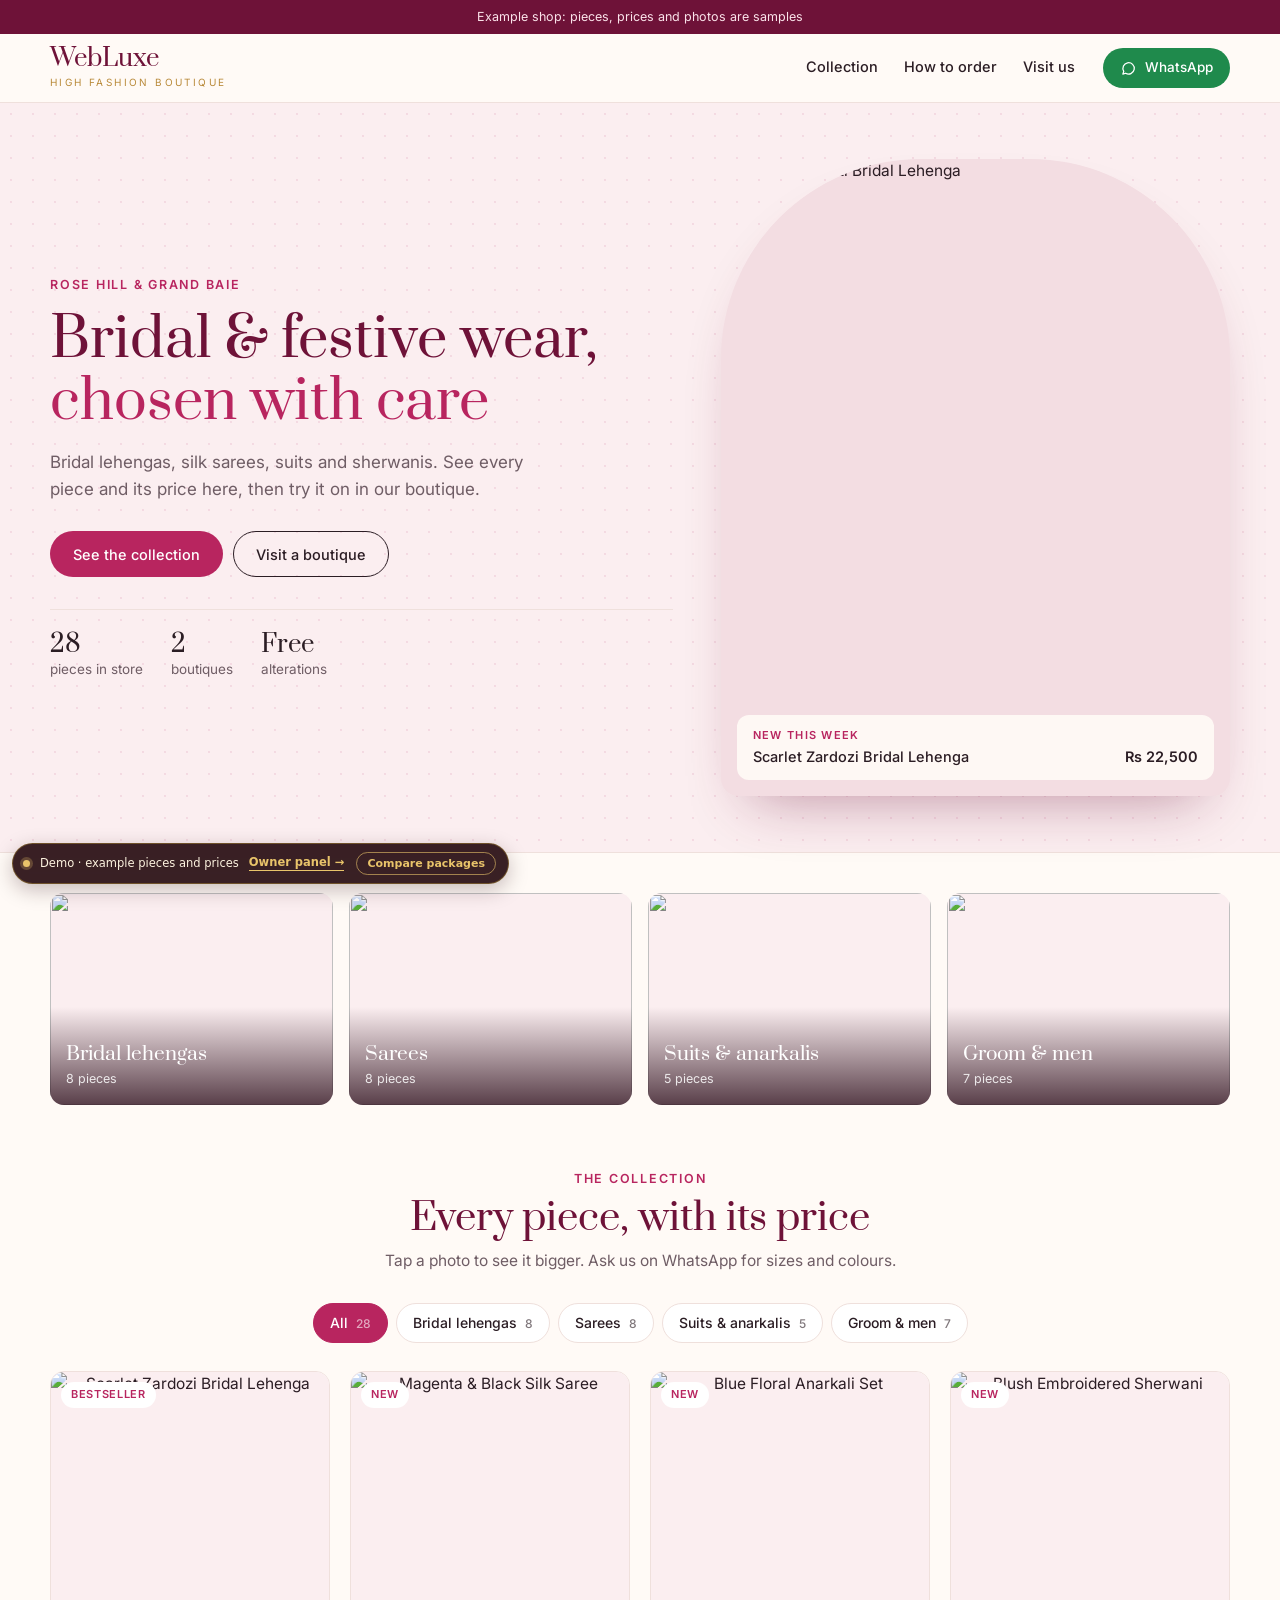
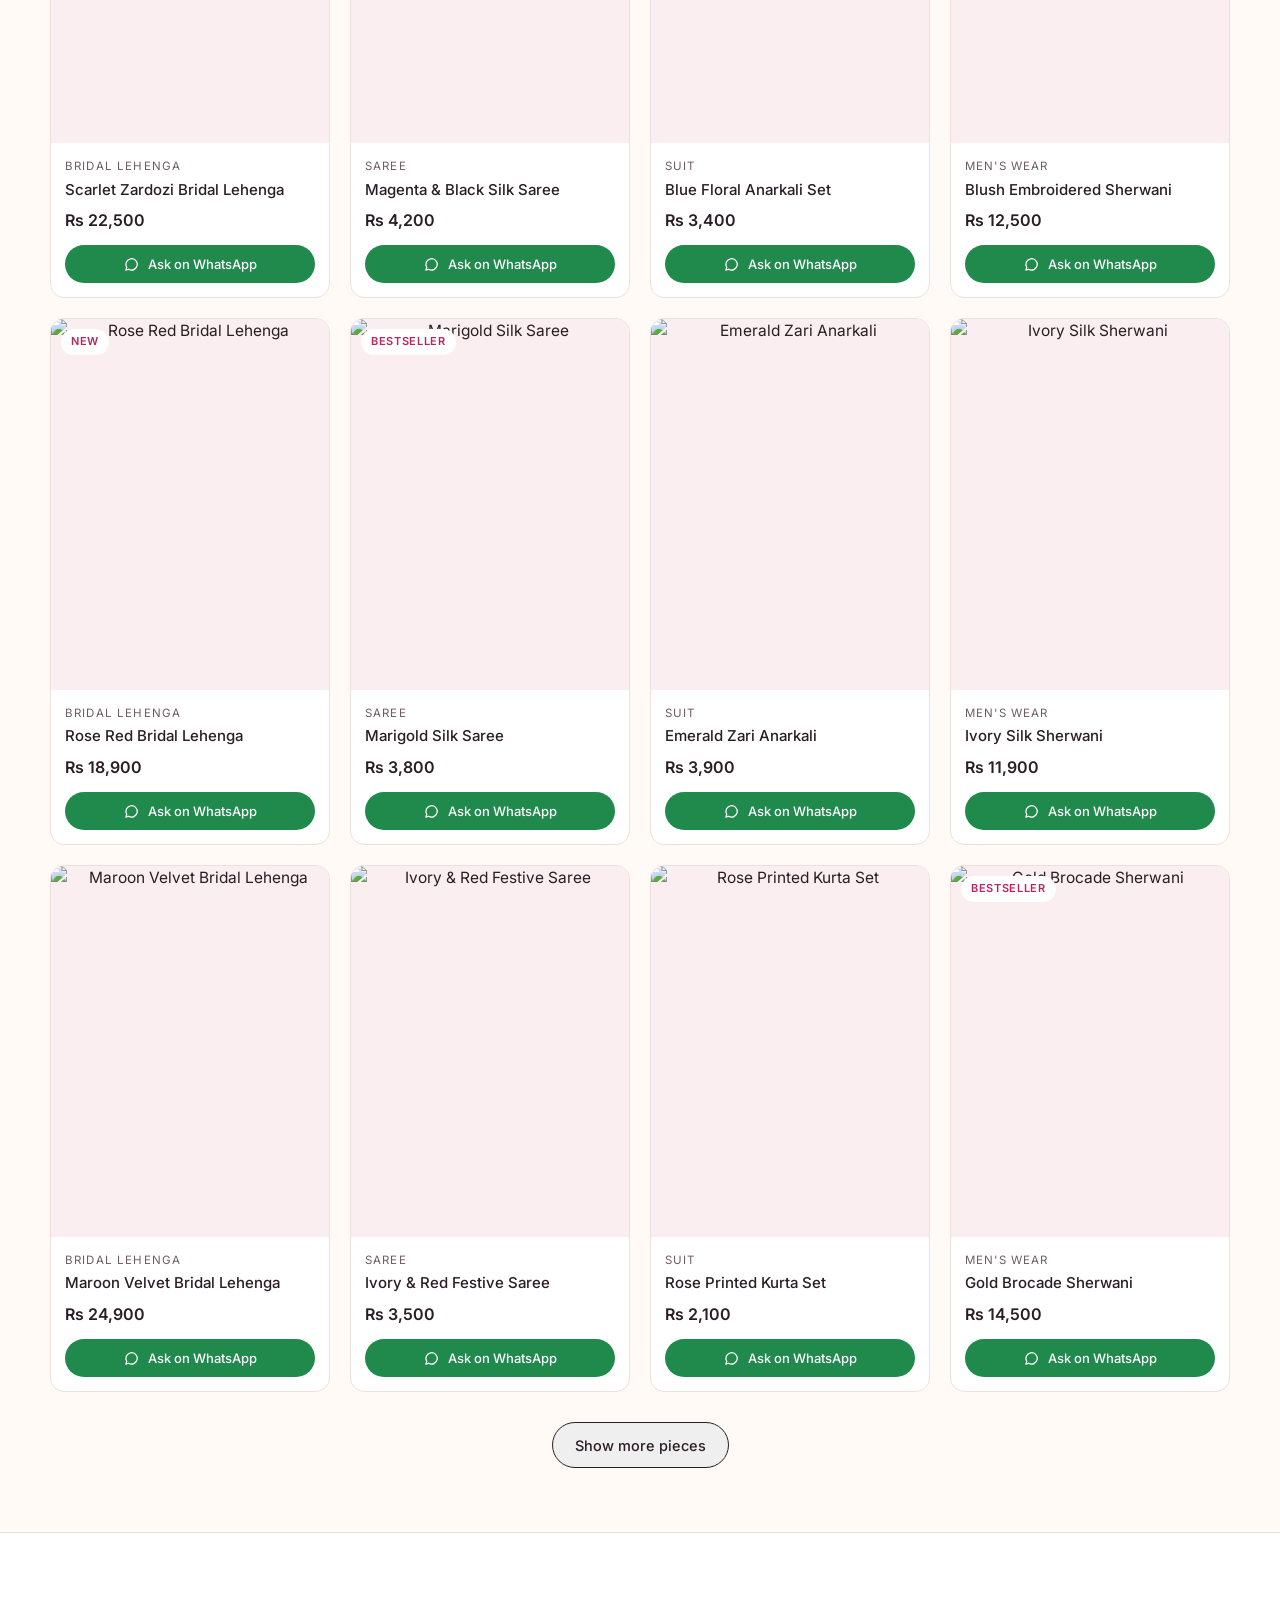
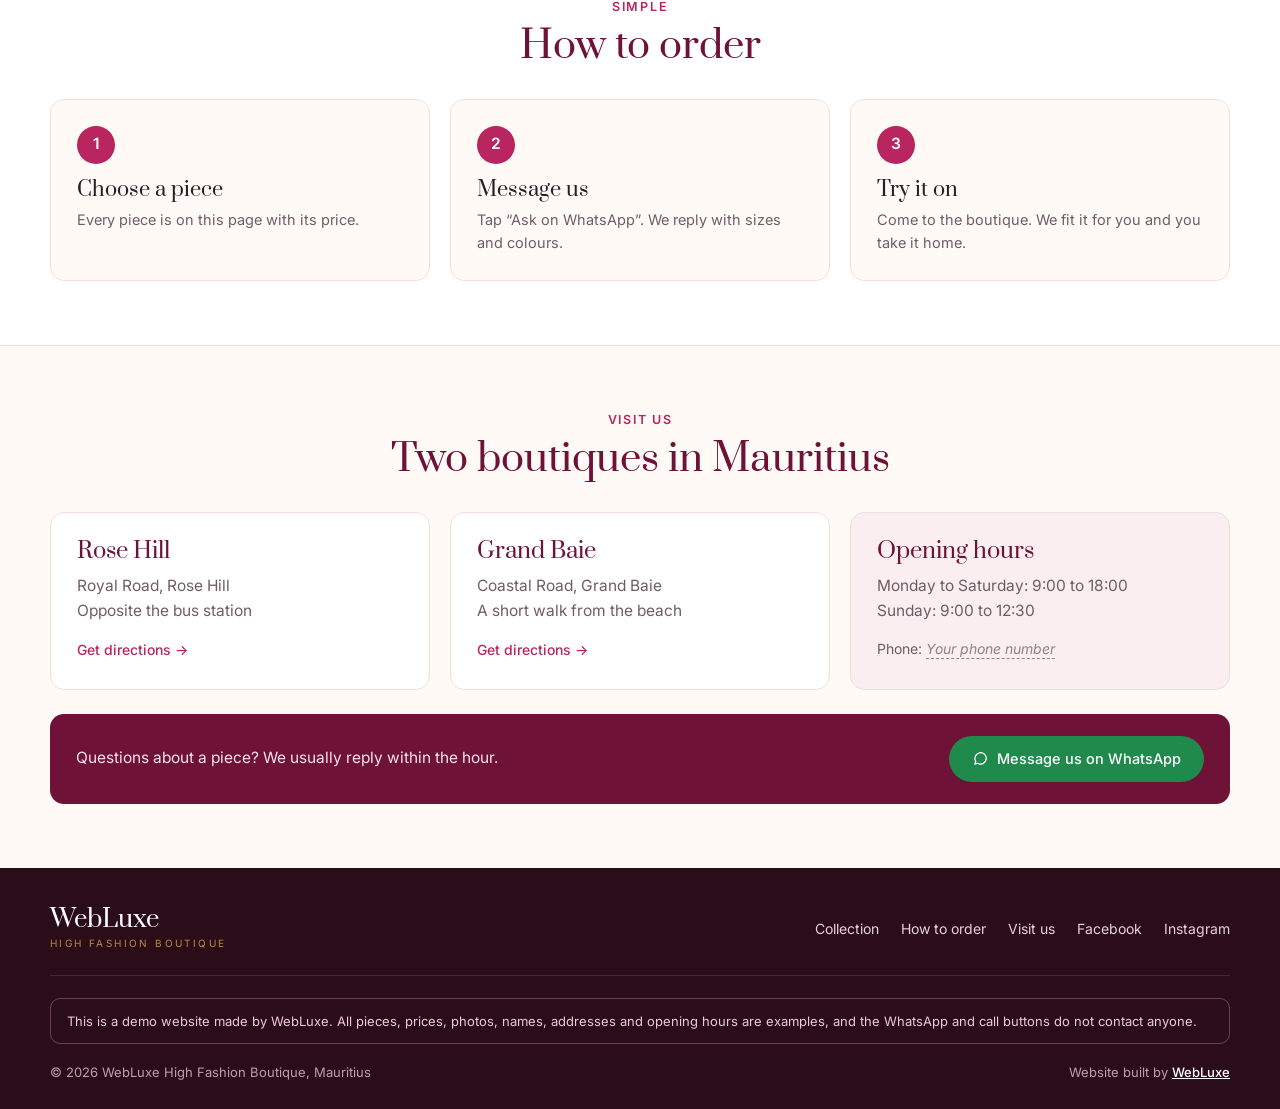
==== commit 6067c7e5: "New Starter: one tidy page with every piece and a WhatsApp button Co-Authored-By: Claude Opus 5.5 <n" ====
--- a/index.html
+++ b/index.html
@@ -1,26 +1,137 @@
 <!doctype html>
-<html lang="en" class="no-js">
+<html lang="en">
 <head>
 <meta charset="utf-8">
 <meta name="viewport" content="width=device-width, initial-scale=1, viewport-fit=cover">
-<title>WebLuxe High Fashion Boutique | Sarees, Lehengas & Sherwanis in Mauritius</title>
-<meta name="description" content="Sarees, bridal and party lehengas, suits, sherwanis and kurtas. Two boutiques in Rose Hill and Grand Baie. Order on WhatsApp.">
-<meta name="theme-color" content="#0a2f2f">
-<link rel="icon" href="data:image/svg+xml,%3Csvg xmlns='http://www.w3.org/2000/svg' viewBox='0 0 64 64'%3E%3Ccircle cx='32' cy='32' r='30' fill='%230f4c4b'/%3E%3Ctext x='32' y='44' font-family='Georgia' font-size='34' text-anchor='middle' fill='%23e7c27a'%3EW%3C/text%3E%3C/svg%3E">
+<title>WebLuxe High Fashion Boutique | Bridal & Festive Wear in Mauritius</title>
+<meta name="description" content="Bridal lehengas, sarees, suits and sherwanis. Two boutiques in Rose Hill and Grand Baie. Ask about any piece on WhatsApp.">
+<meta name="theme-color" content="#6e1238">
+<link rel="icon" href="data:image/svg+xml,%3Csvg xmlns='http://www.w3.org/2000/svg' viewBox='0 0 64 64'%3E%3Crect width='64' height='64' rx='14' fill='%23b8255f'/%3E%3Ctext x='32' y='44' font-family='Georgia' font-size='34' text-anchor='middle' fill='%23fff'%3EW%3C/text%3E%3C/svg%3E">
 <link rel="preconnect" href="https://fonts.googleapis.com">
 <link rel="preconnect" href="https://fonts.gstatic.com" crossorigin>
 <link rel="preconnect" href="https://images.unsplash.com">
-<link href="https://fonts.googleapis.com/css2?family=Jost:wght@400;500;600&family=Marcellus&display=swap" rel="stylesheet">
+<link href="https://fonts.googleapis.com/css2?family=Inter:wght@400;500;600&family=Prata&display=swap" rel="stylesheet">
 <link rel="stylesheet" href="assets/style.css">
 <link rel="stylesheet" href="demo/demo.css">
 <link rel="stylesheet" href="demo/tiers.css">
-<script>document.documentElement.classList.remove('no-js');try{if(sessionStorage.getItem('wl_low_seen'))document.documentElement.classList.add('seen')}catch(e){}</script>
 </head>
-<body data-page="home">
-<div id="loader" aria-hidden="true"><div class="jl"></div><div class="lc"><div class="mono">W</div><div class="nm">WEBLUXE</div><div class="sub">High Fashion Boutique</div><div class="bar"><i></i></div></div></div>
-<div id="site-hdr"></div>
-<main id="page"></main>
-<div id="site-ftr"></div>
+<body>
+<p class="top">Example shop: pieces, prices and photos are samples</p>
+
+<header class="hdr" id="top">
+    <div class="wrap hdr-in">
+        <a class="logo" href="#top" aria-label="WebLuxe High Fashion Boutique, top of page"><b>WebLuxe</b><small>High Fashion Boutique</small></a>
+        <nav class="nav" id="nav" aria-label="Main">
+            <a href="#collection">Collection</a>
+            <a href="#how">How to order</a>
+            <a href="#visit">Visit us</a>
+        </nav>
+        <a class="btn btn-wa hdr-wa" data-wa="Hello WebLuxe High Fashion Boutique!" href="#"><svg viewBox="0 0 24 24" aria-hidden="true"><path d="M4 20l1.3-4A8 8 0 1 1 8 18.7L4 20Z"/></svg><span>WhatsApp</span></a>
+        <button class="burger" aria-label="Menu" aria-expanded="false" aria-controls="nav"><i></i><i></i><i></i></button>
+    </div>
+</header>
+
+<main>
+    <section class="hero">
+        <div class="wrap hero-in">
+            <div class="hero-txt">
+                <p class="kick">Rose Hill &amp; Grand Baie</p>
+                <h1>Bridal &amp; festive wear, <em>chosen with care</em></h1>
+                <p class="lead">Bridal lehengas, silk sarees, suits and sherwanis. See every piece and its price here, then try it on in our boutique.</p>
+                <div class="cta">
+                    <a class="btn btn-pink" href="#collection">See the collection</a>
+                    <a class="btn btn-line" href="#visit">Visit a boutique</a>
+                </div>
+                <ul class="facts">
+                    <li><b id="factCount">28</b> pieces in store</li>
+                    <li><b>2</b> boutiques</li>
+                    <li><b>Free</b> alterations</li>
+                </ul>
+            </div>
+            <div class="hero-ph" id="heroPh"></div>
+        </div>
+    </section>
+
+    <section class="sec cats-sec">
+        <div class="wrap">
+            <div class="cats" id="cats"></div>
+        </div>
+    </section>
+
+    <section class="sec coll" id="collection">
+        <div class="wrap">
+            <div class="head">
+                <p class="kick">The collection</p>
+                <h2>Every piece, with its price</h2>
+                <p>Tap a photo to see it bigger. Ask us on WhatsApp for sizes and colours.</p>
+            </div>
+            <div class="pills" id="pills" role="tablist" aria-label="Categories"></div>
+            <div class="grid" id="grid"></div>
+            <div class="more"><button class="btn btn-line" id="moreBtn" hidden>Show more pieces</button></div>
+        </div>
+    </section>
+
+    <section class="sec how" id="how">
+        <div class="wrap">
+            <div class="head">
+                <p class="kick">Simple</p>
+                <h2>How to order</h2>
+            </div>
+            <ol class="steps">
+                <li><span>1</span><b>Choose a piece</b><p>Every piece is on this page with its price.</p></li>
+                <li><span>2</span><b>Message us</b><p>Tap “Ask on WhatsApp”. We reply with sizes and colours.</p></li>
+                <li><span>3</span><b>Try it on</b><p>Come to the boutique. We fit it for you and you take it home.</p></li>
+            </ol>
+        </div>
+    </section>
+
+    <section class="sec visit" id="visit">
+        <div class="wrap">
+            <div class="head">
+                <p class="kick">Visit us</p>
+                <h2>Two boutiques in Mauritius</h2>
+            </div>
+            <div class="vgrid">
+                <div class="vcard">
+                    <h3>Rose Hill</h3>
+                    <p>Royal Road, Rose Hill<br>Opposite the bus station</p>
+                    <a class="link" href="https://www.google.com/maps/search/?api=1&amp;query=Rose+Hill+Mauritius" target="_blank" rel="noopener">Get directions →</a>
+                </div>
+                <div class="vcard">
+                    <h3>Grand Baie</h3>
+                    <p>Coastal Road, Grand Baie<br>A short walk from the beach</p>
+                    <a class="link" href="https://www.google.com/maps/search/?api=1&amp;query=Grand+Baie+Mauritius" target="_blank" rel="noopener">Get directions →</a>
+                </div>
+                <div class="vcard hours">
+                    <h3>Opening hours</h3>
+                    <p>Monday to Saturday: 9:00 to 18:00<br>Sunday: 9:00 to 12:30</p>
+                    <p class="ph">Phone: <span class="ph-num">Your phone number</span></p>
+                </div>
+            </div>
+            <div class="cta-band">
+                <p>Questions about a piece? We usually reply within the hour.</p>
+                <a class="btn btn-wa" data-wa="Hello WebLuxe High Fashion Boutique, I have a question." href="#"><svg viewBox="0 0 24 24" aria-hidden="true"><path d="M4 20l1.3-4A8 8 0 1 1 8 18.7L4 20Z"/></svg>Message us on WhatsApp</a>
+            </div>
+        </div>
+    </section>
+</main>
+
+<footer class="ftr">
+    <div class="wrap">
+        <div class="ftr-top">
+            <a class="logo" href="#top"><b>WebLuxe</b><small>High Fashion Boutique</small></a>
+            <nav aria-label="Footer"><a href="#collection">Collection</a><a href="#how">How to order</a><a href="#visit">Visit us</a><a href="https://www.facebook.com/">Facebook</a><a href="https://www.instagram.com/">Instagram</a></nav>
+        </div>
+        <p class="note">This is a demo website made by WebLuxe. All pieces, prices, photos, names, addresses and opening hours are examples, and the WhatsApp and call buttons do not contact anyone.</p>
+        <p class="copy"><span>© 2026 WebLuxe High Fashion Boutique, Mauritius</span><span>Website built by <a href="https://webluxe.github.io/WebLuxe/" target="_blank" rel="noopener">WebLuxe</a></span></p>
+    </div>
+</footer>
+
+<div class="lb" id="lb" role="dialog" aria-modal="true" aria-label="Photo" hidden>
+    <button class="lb-x" aria-label="Close">×</button>
+    <figure><img alt=""><figcaption></figcaption></figure>
+</div>
+
 <script src="data.js"></script>
 <script>window.WL_DEMO = { admin: 'admin/' };</script>
 <script src="demo/demo.js"></script>
--- a/assets/style.css
+++ b/assets/style.css
@@ -1,658 +1,159 @@
-/* =============================================================================
-   WebLuxe High Fashion Boutique: Starter demo (Low tier)
-   An organised catalogue shop: peacock teal, saffron gold and warm ivory.
-   Colours live in :root so a shop's own colours are a one-place change.
-   ============================================================================= */
+/* WebLuxe High Fashion Boutique: Starter demo (Low tier). Ivory and rani pink, one page. */
 :root {
-    --ink: #1c2423;
-    --muted: #5d6967;
-    --soft: #8a9593;
-    --bg: #fbf7f0;
-    --card: #fffdf9;
-    --sand: #f3eadc;
-    --sand-2: #ebdfcb;
-    --line: #e5d9c6;
-    --brand: #0f4c4b;
-    --brand-2: #176665;
-    --brand-dk: #0a2f2f;
-    --gold: #c08a2e;
-    --gold-l: #e7c27a;
-    --sale: #c4303c;
-    --green: #1f8a4c;
-    --radius: 10px;
-    --shadow: 0 1px 2px rgba(10, 47, 47, .06), 0 8px 24px -12px rgba(10, 47, 47, .18);
-    --head: 'Marcellus', Georgia, serif;
-    --body: 'Jost', system-ui, -apple-system, 'Segoe UI', sans-serif;
-    --wrap: 1280px;
-    color-scheme: light;
+    --ink: #2b1d24;
+    --muted: #6f5d65;
+    --bg: #fffaf6;
+    --blush: #fbeef0;
+    --line: #efe0dc;
+    --pink: #b8255f;
+    --pink-dk: #6e1238;
+    --gold: #b98a3a;
+    --wa: #1f8a4c;
+    --head: 'Prata', Georgia, serif;
+    --body: 'Inter', system-ui, -apple-system, 'Segoe UI', sans-serif;
 }
 *, *::before, *::after { box-sizing: border-box; }
-html { -webkit-text-size-adjust: 100%; scroll-behavior: smooth; }
-body { margin: 0; font: 400 15.5px/1.6 var(--body); color: var(--ink); background: var(--bg); -webkit-font-smoothing: antialiased; overflow-x: hidden; }
+html { scroll-behavior: smooth; scroll-padding-top: 76px; -webkit-text-size-adjust: 100%; }
+body { margin: 0; font: 400 15.5px/1.6 var(--body); color: var(--ink); background: var(--bg); -webkit-font-smoothing: antialiased; }
 img { display: block; max-width: 100%; }
 a { color: inherit; text-decoration: none; }
-button, input, select, textarea { font: inherit; color: inherit; }
-button { cursor: pointer; }
-h1, h2, h3, h4 { font-family: var(--head); font-weight: 400; line-height: 1.15; margin: 0; letter-spacing: .01em; }
+button { font: inherit; color: inherit; cursor: pointer; }
+h1, h2, h3 { font-family: var(--head); font-weight: 400; line-height: 1.15; margin: 0; }
 p { margin: 0; }
-ul { margin: 0; padding: 0; list-style: none; }
-.wrap { width: min(var(--wrap), 100% - 32px); margin-inline: auto; }
-.sr { position: absolute !important; width: 1px; height: 1px; overflow: hidden; clip: rect(0 0 0 0); white-space: nowrap; }
-:focus-visible { outline: 2px solid var(--gold); outline-offset: 2px; }
-svg.i { width: 20px; height: 20px; flex: none; fill: none; stroke: currentColor; stroke-width: 1.6; stroke-linecap: round; stroke-linejoin: round; }
+.wrap { width: min(1180px, 100% - 32px); margin-inline: auto; }
+:focus-visible { outline: 2px solid var(--pink); outline-offset: 2px; }
 
-/* faint woven texture used on bands (a gold trellis) */
-.jaal { background-color: var(--sand); background-image: url("jaal.svg"); background-size: 56px 56px; }
+.btn { display: inline-flex; align-items: center; justify-content: center; gap: 8px; height: 46px; padding: 0 22px; border-radius: 99px; border: 1px solid transparent; font-weight: 500; font-size: 14.5px; transition: background .2s, color .2s, border-color .2s; white-space: nowrap; }
+.btn svg { width: 17px; height: 17px; fill: none; stroke: currentColor; stroke-width: 1.8; stroke-linejoin: round; }
+.btn-pink { background: var(--pink); color: #fff; }
+.btn-pink:hover { background: var(--pink-dk); }
+.btn-line { border-color: var(--ink); }
+.btn-line:hover { background: var(--ink); color: #fff; }
+.btn-wa { background: var(--wa); color: #fff; }
+.btn-wa:hover { background: #176b3a; }
+.btn-sm { height: 38px; padding: 0 14px; font-size: 13px; }
+.link { color: var(--pink); font-weight: 500; font-size: 14px; }
+.link:hover { text-decoration: underline; }
+.kick { font-size: 12.5px; font-weight: 600; letter-spacing: .14em; text-transform: uppercase; color: var(--pink); }
 
-/* ---------------------------------------------------------------- buttons */
-.btn { display: inline-flex; align-items: center; justify-content: center; gap: 8px; height: 46px; padding: 0 22px; border-radius: 999px; border: 1px solid transparent;
-    font: 500 13px/1 var(--body); letter-spacing: .1em; text-transform: uppercase; transition: background .25s, color .25s, border-color .25s, transform .25s; white-space: nowrap; }
-.btn:active { transform: scale(.98); }
-.btn-brand { background: var(--brand); color: #fff; }
-.btn-brand:hover { background: var(--brand-dk); }
-.btn-gold { background: var(--gold); color: #fff; }
-.btn-gold:hover { background: #a6741f; }
-.btn-line { border-color: currentColor; background: transparent; }
-.btn-line:hover { background: var(--ink); color: #fff; border-color: var(--ink); }
-.btn-wa { background: var(--green); color: #fff; }
-.btn-wa:hover { background: #176b3a; }
-.btn-light { background: #fff; color: var(--brand-dk); }
-.btn-light:hover { background: var(--gold-l); }
-.btn-sm { height: 38px; padding: 0 16px; font-size: 12px; }
-.btn-block { width: 100%; }
-.link { font-weight: 500; font-size: 13px; letter-spacing: .1em; text-transform: uppercase; color: var(--brand); display: inline-flex; align-items: center; gap: 6px; border-bottom: 1px solid transparent; transition: border-color .2s; }
-.link:hover { border-color: currentColor; }
+/* header */
+.top { margin: 0; padding: 7px 16px; text-align: center; background: var(--pink-dk); color: #fbe3ea; font-size: 12.5px; }
+.hdr { position: sticky; top: 0; z-index: 50; background: rgba(255, 250, 246, .96); border-bottom: 1px solid var(--line); }
+.hdr-in { display: flex; align-items: center; gap: 28px; height: 68px; }
+.logo b { display: block; font: 400 24px/1 var(--head); color: var(--pink-dk); }
+.logo small { display: block; margin-top: 3px; font-size: 10px; letter-spacing: .24em; text-transform: uppercase; color: var(--gold); }
+.nav { display: flex; gap: 26px; margin-left: auto; }
+.nav a { font-size: 14.5px; font-weight: 500; padding: 6px 0; border-bottom: 2px solid transparent; transition: border-color .2s, color .2s; }
+.nav a:hover { color: var(--pink); border-color: var(--pink); }
+.hdr-wa { height: 40px; padding: 0 16px; font-size: 13.5px; }
+.burger { display: none; width: 42px; height: 42px; border: 0; background: none; padding: 10px; flex-direction: column; justify-content: center; gap: 5px; }
+.burger i { display: block; height: 2px; background: var(--ink); border-radius: 2px; }
 
-/* ---------------------------------------------------------------- loader (first visit of a session) */
-#loader { position: fixed; inset: 0; z-index: 300; display: grid; place-items: center; background: var(--brand-dk); color: #fff; transition: opacity .6s ease, visibility 0s .6s; }
-#loader .jl { position: absolute; inset: 0; background: url("jaal-light.svg"); background-size: 64px 64px; opacity: .5; }
-#loader .lc { position: relative; text-align: center; }
-#loader .mono { width: 76px; height: 76px; margin: 0 auto 18px; border-radius: 50%; display: grid; place-items: center; border: 1px solid var(--gold-l); font: 38px/1 var(--head); color: var(--gold-l); animation: lpop .9s cubic-bezier(.2,.8,.2,1) both; }
-#loader .nm { font: 30px/1 var(--head); letter-spacing: .32em; text-indent: .32em; animation: lup .8s .2s cubic-bezier(.2,.8,.2,1) both; }
-#loader .sub { margin-top: 10px; font-size: 11px; letter-spacing: .4em; text-indent: .4em; text-transform: uppercase; color: var(--gold-l); animation: lup .8s .35s cubic-bezier(.2,.8,.2,1) both; }
-#loader .bar { width: 160px; height: 2px; margin: 26px auto 0; background: rgba(231, 194, 122, .2); overflow: hidden; border-radius: 2px; }
-#loader .bar i { display: block; height: 100%; background: var(--gold-l); transform-origin: left; animation: lbar 1.1s .3s cubic-bezier(.6,0,.2,1) both; }
-#loader.off { opacity: 0; visibility: hidden; }
-html.seen #loader { display: none; }
-@keyframes lpop { from { opacity: 0; transform: scale(.7) rotate(-20deg); } }
-@keyframes lup { from { opacity: 0; transform: translateY(14px); } }
-@keyframes lbar { from { transform: scaleX(0); } }
+/* hero */
+.hero { background: var(--blush); background-image: radial-gradient(rgba(184, 37, 95, .1) 1px, transparent 1.5px); background-size: 22px 22px; border-bottom: 1px solid var(--line); }
+.hero-in { display: grid; grid-template-columns: 1.1fr .9fr; gap: 48px; align-items: center; padding: 56px 0; }
+.hero h1 { font-size: clamp(34px, 4.4vw, 54px); margin-top: 14px; color: var(--pink-dk); }
+.hero h1 em { font-style: normal; color: var(--pink); }
+.lead { margin-top: 16px; font-size: 17px; color: var(--muted); max-width: 500px; }
+.cta { display: flex; flex-wrap: wrap; gap: 10px; margin-top: 28px; }
+.facts { display: flex; gap: 28px; margin: 32px 0 0; padding: 22px 0 0; list-style: none; border-top: 1px solid var(--line); font-size: 13.5px; color: var(--muted); }
+.facts b { display: block; font: 400 24px/1.1 var(--head); color: var(--ink); }
+.hero-ph { position: relative; aspect-ratio: 4/5; border-radius: 200px 200px 18px 18px; overflow: hidden; box-shadow: 0 30px 60px -30px rgba(110, 18, 56, .45); background: #f3dde2; }
+.hero-ph img { width: 100%; height: 100%; object-fit: cover; object-position: 50% 20%; }
+.hero-tag { position: absolute; left: 16px; right: 16px; bottom: 16px; padding: 12px 16px; background: rgba(255, 250, 246, .95); border-radius: 12px; display: grid; grid-template-columns: 1fr auto; align-items: end; gap: 0 12px; }
+.hero-tag small { grid-column: 1 / -1; font-size: 11px; font-weight: 600; letter-spacing: .12em; text-transform: uppercase; color: var(--pink); }
+.hero-tag b { font-weight: 500; font-size: 14.5px; }
+.hero-tag span { font-weight: 600; font-size: 14.5px; }
 
-/* ---------------------------------------------------------------- page change */
-@view-transition { navigation: auto; }
-::view-transition-old(root) { animation: pgout .28s cubic-bezier(.4,0,1,1) both; }
-::view-transition-new(root) { animation: pgin .42s cubic-bezier(0,0,.2,1) .06s both; }
-::view-transition-old(hdr), ::view-transition-new(hdr) { animation: none; mix-blend-mode: normal; }
-.hdr { view-transition-name: hdr; }
-@keyframes pgout { to { opacity: 0; transform: translateY(-10px); } }
-@keyframes pgin { from { opacity: 0; transform: translateY(16px); } }
-/* browsers without view transitions: fade the page out on leave and in on arrival */
-html.no-vt main, html.no-vt .ftr { transition: opacity .25s ease, transform .25s ease; }
-html.no-vt.leaving main, html.no-vt.leaving .ftr { opacity: 0; transform: translateY(-8px); }
-html.no-vt main { animation: pgin .45s cubic-bezier(0,0,.2,1) both; }
-#navbar { position: fixed; top: 0; left: 0; right: 0; height: 2px; z-index: 400; background: linear-gradient(90deg, var(--gold), var(--gold-l)); transform-origin: left; transform: scaleX(0); opacity: 0; pointer-events: none; }
-html.leaving #navbar { opacity: 1; animation: nbar 1.2s cubic-bezier(.1,.7,.2,1) forwards; }
-@keyframes nbar { to { transform: scaleX(.85); } }
+/* sections */
+.sec { padding: 64px 0; }
+.head { text-align: center; max-width: 620px; margin: 0 auto 30px; }
+.head h2 { font-size: clamp(28px, 3vw, 38px); margin-top: 8px; color: var(--pink-dk); }
+.head p:not(.kick) { margin-top: 8px; color: var(--muted); }
+.cats-sec { padding: 40px 0 0; }
+.cats { display: grid; grid-template-columns: repeat(4, 1fr); gap: 16px; }
+.cat { position: relative; display: block; aspect-ratio: 4/3; border-radius: 14px; overflow: hidden; background: var(--blush); }
+.cat img { width: 100%; height: 100%; object-fit: cover; object-position: 50% 25%; transition: transform .6s ease; }
+.cat:hover img { transform: scale(1.05); }
+.cat span { position: absolute; inset: auto 0 0; padding: 36px 16px 14px; background: linear-gradient(transparent, rgba(43, 13, 26, .78)); color: #fff; }
+.cat b { display: block; font: 400 19px/1.2 var(--head); }
+.cat small { font-size: 12.5px; opacity: .85; }
 
-/* ---------------------------------------------------------------- header */
-.topbar { background: var(--brand-dk); color: #e9e2d4; font-size: 12.5px; }
-.topbar .wrap { display: flex; align-items: center; justify-content: space-between; gap: 16px; height: 36px; }
-.topbar .tb-l, .topbar .tb-r { display: flex; align-items: center; gap: 18px; white-space: nowrap; }
-.topbar .tb-l svg { width: 14px; height: 14px; color: var(--gold-l); }
-.topbar .tb-l span, .topbar .tb-r a { display: inline-flex; align-items: center; gap: 6px; }
-.topbar .tb-r a:hover { color: var(--gold-l); }
-.ann { position: relative; flex: 1; height: 36px; overflow: hidden; text-align: center; }
-.ann p { position: absolute; inset: 0; display: grid; place-items: center; letter-spacing: .04em; transition: transform .5s ease, opacity .5s ease; }
-.ann p:not(.on) { opacity: 0; transform: translateY(100%); }
-.ann p.out { opacity: 0; transform: translateY(-100%); }
+/* collection */
+.pills { display: flex; justify-content: center; flex-wrap: wrap; gap: 8px; margin-bottom: 28px; }
+.pills button { height: 40px; padding: 0 16px; border-radius: 99px; border: 1px solid var(--line); background: #fff; font-size: 14px; font-weight: 500; transition: background .2s, color .2s, border-color .2s; }
+.pills button span { margin-left: 4px; font-size: 12px; opacity: .6; }
+.pills button:hover { border-color: var(--pink); }
+.pills button[aria-selected=true] { background: var(--pink); border-color: var(--pink); color: #fff; }
+.grid { display: grid; grid-template-columns: repeat(4, 1fr); gap: 20px; }
+.card { background: #fff; border: 1px solid var(--line); border-radius: 14px; overflow: hidden; display: flex; flex-direction: column; }
+.card .ph { position: relative; display: block; width: 100%; aspect-ratio: 3/4; padding: 0; border: 0; background: var(--blush); cursor: zoom-in; overflow: hidden; }
+.card .ph img { width: 100%; height: 100%; object-fit: cover; object-position: 50% 20%; transition: transform .6s ease; }
+.card .ph:hover img { transform: scale(1.04); }
+.tag { position: absolute; top: 10px; left: 10px; padding: 4px 10px; border-radius: 99px; background: #fff; color: var(--pink); font-size: 11px; font-weight: 600; letter-spacing: .06em; text-transform: uppercase; }
+.card .bd { display: flex; flex-direction: column; flex: 1; padding: 14px; }
+.card small { font-size: 11.5px; letter-spacing: .1em; text-transform: uppercase; color: var(--muted); }
+.card h3 { font: 500 15px/1.35 var(--body); margin-top: 4px; flex: 1; }
+.pr { font-weight: 600; font-size: 16px; margin: 8px 0 12px; }
+.card .btn { width: 100%; }
+.more { text-align: center; margin-top: 30px; }
 
-.hdr { position: sticky; top: 0; z-index: 60; background: rgba(255, 253, 249, .97); border-bottom: 1px solid var(--line); transition: box-shadow .3s; }
-.hdr.stuck { box-shadow: 0 6px 24px -14px rgba(10, 47, 47, .35); }
-.hdr-main .wrap { display: grid; grid-template-columns: auto 1fr auto; align-items: center; gap: 32px; height: 78px; transition: height .3s; }
-.hdr.stuck .hdr-main .wrap { height: 64px; }
-.logo { display: flex; align-items: center; gap: 12px; }
-.logo .mk { width: 44px; height: 44px; border-radius: 50%; background: var(--brand); color: var(--gold-l); display: grid; place-items: center; font: 22px/1 var(--head); box-shadow: inset 0 0 0 3px var(--brand), inset 0 0 0 4px var(--gold-l); }
-.logo b { display: block; font: 400 25px/1 var(--head); letter-spacing: .06em; color: var(--brand-dk); }
-.logo small { display: block; margin-top: 4px; font-size: 10px; letter-spacing: .3em; text-transform: uppercase; color: var(--gold); white-space: nowrap; }
-.search { position: relative; max-width: 560px; width: 100%; justify-self: center; }
-.search input { width: 100%; height: 46px; padding: 0 56px 0 20px; border-radius: 999px; border: 1px solid var(--line); background: var(--bg); outline: none; transition: border-color .2s, box-shadow .2s, background .2s; }
-.search input:focus { border-color: var(--brand-2); background: #fff; box-shadow: 0 0 0 4px rgba(23, 102, 101, .1); }
-.search button { position: absolute; right: 4px; top: 4px; width: 38px; height: 38px; border-radius: 50%; border: 0; background: var(--brand); color: #fff; display: grid; place-items: center; }
-.search button svg { width: 18px; height: 18px; }
-.sugg { position: absolute; left: 0; right: 0; top: calc(100% + 6px); background: #fff; border: 1px solid var(--line); border-radius: 14px; box-shadow: var(--shadow); padding: 6px; display: none; z-index: 5; }
-.sugg.on { display: block; }
-.sugg a { display: flex; align-items: center; gap: 12px; padding: 6px 8px; border-radius: 8px; }
-.sugg a:hover, .sugg a.hl { background: var(--sand); }
-.sugg img { width: 38px; height: 50px; object-fit: cover; border-radius: 4px; }
-.sugg span { flex: 1; font-size: 14px; }
-.sugg em { font-style: normal; font-size: 13px; color: var(--muted); }
-.sugg .none { padding: 10px; font-size: 14px; color: var(--muted); }
-.hdr-act { display: flex; align-items: center; gap: 6px; }
-.ic { position: relative; display: flex; flex-direction: column; align-items: center; gap: 2px; min-width: 52px; padding: 6px 4px; border: 0; background: none; border-radius: 10px; font-size: 11px; letter-spacing: .04em; color: var(--ink); transition: color .2s, background .2s; }
-.ic:hover { color: var(--brand); background: var(--sand); }
-.ic svg { width: 22px; height: 22px; }
-.ic .ct { position: absolute; top: 2px; right: 8px; min-width: 18px; height: 18px; padding: 0 5px; border-radius: 99px; background: var(--sale); color: #fff; font-size: 10.5px; font-weight: 600; line-height: 18px; text-align: center; transform: scale(0); transition: transform .3s cubic-bezier(.3,1.6,.5,1); }
-.ic .ct.on { transform: scale(1); }
-.ic .ct.bump { animation: bump .4s ease; }
-@keyframes bump { 50% { transform: scale(1.35); } }
-.burger, .s-tog, .hdr-l { display: none; }
+/* how + visit */
+.how { background: #fff; border-block: 1px solid var(--line); }
+.steps { display: grid; grid-template-columns: repeat(3, 1fr); gap: 20px; margin: 0; padding: 0; list-style: none; }
+.steps li { padding: 26px; border-radius: 14px; background: var(--bg); border: 1px solid var(--line); }
+.steps span { display: grid; place-items: center; width: 38px; height: 38px; border-radius: 50%; background: var(--pink); color: #fff; font-weight: 600; }
+.steps b { display: block; margin-top: 14px; font: 400 20px/1.2 var(--head); }
+.steps p { margin-top: 6px; color: var(--muted); font-size: 14.5px; }
+.vgrid { display: grid; grid-template-columns: repeat(3, 1fr); gap: 20px; }
+.vcard { padding: 26px; border-radius: 14px; background: #fff; border: 1px solid var(--line); }
+.vcard h3 { font-size: 22px; color: var(--pink-dk); }
+.vcard p { margin: 10px 0 14px; color: var(--muted); }
+.vcard.hours { background: var(--blush); }
+.vcard .ph { font-size: 14px; margin: 0; }
+.cta-band { display: flex; align-items: center; justify-content: space-between; gap: 18px; flex-wrap: wrap; margin-top: 24px; padding: 22px 26px; border-radius: 14px; background: var(--pink-dk); color: #fbe3ea; }
 
-.nav { border-top: 1px solid var(--line); }
-.nav .wrap { display: flex; align-items: center; gap: 4px; height: 48px; }
-.nav > .wrap > a, .nav .dd > button { height: 48px; display: inline-flex; align-items: center; gap: 5px; padding: 0 14px; border: 0; background: none; font-size: 13px; font-weight: 500; letter-spacing: .12em; text-transform: uppercase; color: var(--ink); position: relative; transition: color .2s; }
-.nav > .wrap > a::after, .nav .dd > button::after { content: ''; position: absolute; left: 14px; right: 14px; bottom: 0; height: 2px; background: var(--gold); transform: scaleX(0); transition: transform .3s; }
-.nav > .wrap > a:hover, .nav .dd:hover > button, .nav .dd.open > button, .nav a.cur, .nav .dd.cur > button { color: var(--brand); }
-.nav > .wrap > a:hover::after, .nav .dd:hover > button::after, .nav .dd.open > button::after, .nav a.cur::after, .nav .dd.cur > button::after { transform: scaleX(1); }
-.nav .dd > button svg { width: 12px; height: 12px; transition: transform .3s; }
-.nav .dd:hover > button svg, .nav .dd.open > button svg { transform: rotate(180deg); }
-.nav .offer { color: var(--sale) !important; }
-.nav .push { margin-left: auto; }
-.nav .allc { background: var(--brand) !important; color: #fff !important; border-radius: 8px; height: 36px !important; margin-right: 8px; }
-.nav .allc::after { display: none; }
-.dd { position: static; }
-.mega { position: absolute; left: 0; right: 0; top: 100%; background: #fff; border-top: 1px solid var(--line); box-shadow: 0 24px 40px -24px rgba(10, 47, 47, .35); opacity: 0; visibility: hidden; transform: translateY(8px); transition: opacity .25s, transform .25s, visibility 0s .25s; }
-.dd:hover .mega, .dd.open .mega, .dd:focus-within .mega { opacity: 1; visibility: visible; transform: none; transition: opacity .25s, transform .25s; }
-.mega .wrap { display: grid; grid-template-columns: repeat(3, 1fr) 1.3fr; gap: 32px; padding: 28px 0 32px; height: auto; align-items: start; }
-.mega h4 { font: 500 12px/1 var(--body); letter-spacing: .18em; text-transform: uppercase; color: var(--gold); margin-bottom: 14px; }
-.mega li a { display: block; padding: 5px 0; color: var(--muted); font-size: 14.5px; transition: color .2s, transform .2s; }
-.mega li a:hover { color: var(--brand); transform: translateX(4px); }
-.mega .feat { position: relative; display: block; border-radius: var(--radius); overflow: hidden; aspect-ratio: 16/10; }
-.mega .feat img { width: 100%; height: 100%; object-fit: cover; transition: transform .8s; }
-.mega .feat:hover img { transform: scale(1.05); }
-.mega .feat span { position: absolute; inset: auto 0 0; padding: 40px 18px 16px; background: linear-gradient(transparent, rgba(10, 47, 47, .85)); color: #fff; font: 20px/1.2 var(--head); }
-.mega .feat small { display: block; font: 500 11px/1 var(--body); letter-spacing: .16em; text-transform: uppercase; color: var(--gold-l); margin-top: 6px; }
-.mega.all .wrap { grid-template-columns: repeat(6, 1fr); gap: 18px; }
-.mega.all a.ct-tile { text-align: center; font-size: 14px; }
-.mega.all a.ct-tile img { width: 100%; aspect-ratio: 1; object-fit: cover; border-radius: 50%; margin-bottom: 10px; border: 3px solid var(--sand); transition: border-color .3s; }
-.mega.all a.ct-tile:hover img { border-color: var(--gold-l); }
+/* footer */
+.ftr { background: #2b0d1a; color: #e7d3da; padding: 40px 0 26px; }
+.ftr .logo b { color: #fff; }
+.ftr-top { display: flex; justify-content: space-between; align-items: center; gap: 20px; flex-wrap: wrap; padding-bottom: 24px; border-bottom: 1px solid rgba(255, 255, 255, .12); }
+.ftr nav { display: flex; flex-wrap: wrap; gap: 8px 22px; font-size: 14px; }
+.ftr nav a:hover { color: #fff; text-decoration: underline; }
+.note { margin-top: 22px; padding: 12px 16px; border: 1px solid rgba(217, 160, 180, .35); border-radius: 10px; font-size: 13px; color: #f0c8d6; }
+.copy { display: flex; justify-content: space-between; flex-wrap: wrap; gap: 10px; margin-top: 18px; font-size: 13px; color: #b9a2ab; }
+.copy a { color: #fff; font-weight: 500; text-decoration: underline; }
 
-/* ---------------------------------------------------------------- drawers (menu, bag, filters) */
-.scrim { position: fixed; inset: 0; z-index: 90; background: rgba(10, 30, 30, .45); opacity: 0; visibility: hidden; transition: opacity .3s, visibility 0s .3s; }
-.scrim.on { opacity: 1; visibility: visible; transition: opacity .3s; }
-.drawer { position: fixed; top: 0; bottom: 0; z-index: 100; width: min(420px, 92vw); background: var(--card); display: flex; flex-direction: column; transition: transform .45s cubic-bezier(.2,.8,.2,1); box-shadow: 0 0 60px rgba(0, 0, 0, .2); }
-.drawer.r { right: 0; transform: translateX(105%); }
-.drawer.l { left: 0; transform: translateX(-105%); }
-.drawer.on { transform: none; }
-.drawer-h { display: flex; align-items: center; justify-content: space-between; padding: 18px 20px; border-bottom: 1px solid var(--line); }
-.drawer-h h3 { font-size: 22px; }
-.x { width: 40px; height: 40px; border: 0; background: var(--sand); border-radius: 50%; display: grid; place-items: center; }
-.x svg { width: 18px; height: 18px; }
-.drawer-b { flex: 1; overflow: auto; padding: 8px 20px; }
-.drawer-f { padding: 16px 20px 20px; border-top: 1px solid var(--line); background: #fff; }
-.m-nav > li { border-bottom: 1px solid var(--line); }
-.m-nav > li > a, .m-nav > li > button { display: flex; width: 100%; align-items: center; justify-content: space-between; padding: 15px 0; border: 0; background: none; font-size: 14px; font-weight: 500; letter-spacing: .1em; text-transform: uppercase; text-align: left; }
-.m-nav > li > button svg { width: 14px; height: 14px; transition: transform .3s; }
-.m-nav > li.open > button svg { transform: rotate(180deg); }
-.m-nav .sub { display: grid; grid-template-rows: 0fr; transition: grid-template-rows .35s ease; }
-.m-nav li.open .sub { grid-template-rows: 1fr; }
-.m-nav .sub > div { overflow: hidden; }
-.m-nav .sub a { display: block; padding: 8px 0 8px 14px; color: var(--muted); }
-.m-nav .sub a:last-child { margin-bottom: 10px; }
-.bag-line { display: grid; grid-template-columns: 72px 1fr auto; gap: 14px; padding: 16px 0; border-bottom: 1px solid var(--line); }
-.bag-line img { width: 72px; height: 96px; object-fit: cover; border-radius: 6px; }
-.bag-line h4 { font: 500 15px/1.3 var(--body); }
-.bag-line .mt { font-size: 13px; color: var(--muted); margin-top: 2px; }
-.bag-line .pr { font-weight: 600; margin-top: 6px; }
-.qty { display: inline-flex; align-items: center; border: 1px solid var(--line); border-radius: 99px; margin-top: 8px; }
-.qty button { width: 30px; height: 30px; border: 0; background: none; font-size: 16px; }
-.qty span { min-width: 22px; text-align: center; font-size: 14px; }
-.rm { border: 0; background: none; color: var(--soft); font-size: 12px; text-decoration: underline; align-self: start; }
-.bag-empty { text-align: center; padding: 60px 10px; color: var(--muted); }
-.bag-empty svg { width: 46px; height: 46px; color: var(--gold); margin: 0 auto 14px; }
-.tot { display: flex; justify-content: space-between; font-size: 16px; margin-bottom: 4px; }
-.tot b { font-size: 20px; font-family: var(--head); }
-.tot-n { font-size: 12.5px; color: var(--muted); margin-bottom: 14px; }
+/* bigger photo */
+.lb { position: fixed; inset: 0; z-index: 150; display: grid; place-items: center; padding: 20px; background: rgba(30, 8, 18, .85); }
+.lb[hidden] { display: none; }
+.lb figure { margin: 0; max-width: min(560px, 100%); }
+.lb img { max-height: 80vh; width: auto; margin: 0 auto; border-radius: 10px; }
+.lb figcaption { margin-top: 10px; text-align: center; color: #fff; font-size: 15px; }
+.lb-x { position: absolute; top: 12px; right: 14px; width: 46px; height: 46px; border: 0; border-radius: 50%; background: rgba(255, 255, 255, .15); color: #fff; font-size: 28px; line-height: 1; }
 
-/* ---------------------------------------------------------------- toast */
-.toast { visibility: hidden; position: fixed; left: 50%; bottom: 24px; z-index: 250; display: flex; align-items: center; gap: 12px; padding: 10px 12px 10px 10px; background: var(--brand-dk); color: #fff; border-radius: 14px; box-shadow: 0 20px 40px -16px rgba(0, 0, 0, .5); transform: translate(-50%, calc(100% + 40px)); transition: transform .45s cubic-bezier(.2,.8,.2,1), visibility 0s .45s; max-width: calc(100vw - 32px); }
-.toast.on { visibility: visible; transform: translate(-50%, 0); transition: transform .45s cubic-bezier(.2,.8,.2,1); }
-.toast img { width: 40px; height: 52px; object-fit: cover; border-radius: 6px; }
-.toast p { font-size: 14px; }
-.toast button { margin-left: 8px; border: 0; background: var(--gold-l); color: var(--brand-dk); border-radius: 99px; padding: 8px 14px; font-size: 12px; font-weight: 600; letter-spacing: .08em; text-transform: uppercase; white-space: nowrap; }
-
-/* ---------------------------------------------------------------- section heads */
-.sec { padding: 64px 0; }
-.sec-tight { padding: 40px 0; }
-.sh { display: flex; align-items: end; justify-content: space-between; gap: 16px; margin-bottom: 28px; }
-.sh .k { display: flex; align-items: center; gap: 14px; font-size: 12px; font-weight: 500; letter-spacing: .24em; text-transform: uppercase; color: var(--gold); margin-bottom: 8px; }
-.sh .k::before { content: ''; width: 36px; height: 1px; background: currentColor; }
-.sh h2 { font-size: clamp(28px, 3.2vw, 38px); color: var(--brand-dk); }
-.sh p { color: var(--muted); margin-top: 6px; }
-.sh-c { text-align: center; justify-content: center; }
-.sh-c .k { justify-content: center; }
-.sh-c .k::after { content: ''; width: 36px; height: 1px; background: currentColor; }
-
-/* ---------------------------------------------------------------- hero slider */
-.hero { position: relative; overflow: hidden; background: var(--brand-dk); }
-.slides { position: relative; height: clamp(440px, 46vw, 560px); }
-.slide { position: absolute; inset: 0; display: grid; grid-template-columns: 1fr 1.05fr; grid-template-rows: 100%; opacity: 0; visibility: hidden; transition: opacity .9s ease, visibility 0s .9s; }
-.slide.on { opacity: 1; visibility: visible; transition: opacity .9s ease; }
-.slide .txt { position: relative; display: flex; flex-direction: column; justify-content: center; padding: 0 6vw 0 max(16px, calc((100vw - var(--wrap)) / 2)); color: #fff; z-index: 2; }
-.slide .bgp { position: absolute; inset: 0; background: url("jaal-light.svg"); background-size: 64px 64px; opacity: .35; }
-.slide .k { position: relative; display: inline-flex; align-self: start; gap: 8px; padding: 7px 14px; border: 1px solid rgba(231, 194, 122, .5); border-radius: 99px; font-size: 11.5px; letter-spacing: .2em; text-transform: uppercase; color: var(--gold-l); }
-.slide h1, .slide h2 { position: relative; font-size: clamp(36px, 4.6vw, 62px); margin-top: 18px; }
-.slide h1 em, .slide h2 em { font-style: normal; color: var(--gold-l); }
-.slide .d { position: relative; max-width: 440px; margin-top: 16px; color: rgba(255, 255, 255, .82); font-size: 16.5px; }
-.slide .cta { position: relative; display: flex; flex-wrap: wrap; gap: 12px; margin-top: 30px; }
-.slide .off { position: relative; display: flex; align-items: baseline; gap: 10px; margin-top: 22px; font-size: 14px; color: rgba(255, 255, 255, .75); }
-.slide .off b { font: 34px/1 var(--head); color: var(--gold-l); }
-.slide .pics { position: relative; display: grid; grid-template-columns: 1.2fr 1fr; grid-template-rows: 1fr 1fr; gap: 10px; padding: 26px 26px 26px 0; min-height: 0; }
-.slide .pics figure { margin: 0; overflow: hidden; border-radius: 14px; position: relative; }
-.slide .pics figure:first-child { grid-row: span 2; }
-.slide .pics img { position: absolute; inset: 0; width: 100%; height: 100%; object-fit: cover; transform: scale(1.08); transition: transform 6.5s ease-out; }
-.slide.on .pics img { transform: scale(1); }
-.slide .pics figcaption { position: absolute; left: 12px; bottom: 12px; background: rgba(255, 253, 249, .94); color: var(--ink); border-radius: 99px; padding: 6px 12px; font-size: 12.5px; }
-.slide .pics figcaption b { color: var(--sale); }
-.slide.s1 { background: linear-gradient(110deg, #0a2f2f 0%, #0f4c4b 60%, #176665 100%); }
-.slide.s2 { background: linear-gradient(110deg, #4a0f22 0%, #7a1d33 60%, #8f2b3f 100%); }
-.slide.s3 { background: linear-gradient(110deg, #3b2608 0%, #6d4610 55%, #8a5a17 100%); }
-.slide .txt > * { transition: opacity .7s ease, transform .7s cubic-bezier(.2,.8,.2,1); }
-.slide:not(.on) .txt > :not(.bgp) { opacity: 0; transform: translateY(20px); }
-.slide.on .txt > :nth-child(3) { transition-delay: .1s; }
-.slide.on .txt > :nth-child(4) { transition-delay: .2s; }
-.slide.on .txt > :nth-child(5) { transition-delay: .3s; }
-.slide.on .txt > :nth-child(6) { transition-delay: .4s; }
-.h-ctl { position: absolute; left: max(16px, calc((100vw - var(--wrap)) / 2)); bottom: 24px; z-index: 5; display: flex; align-items: center; gap: 10px; }
-.h-ctl button.ar { width: 40px; height: 40px; border-radius: 50%; border: 1px solid rgba(255, 255, 255, .4); background: rgba(255, 255, 255, .06); color: #fff; display: grid; place-items: center; transition: background .2s; }
-.h-ctl button.ar:hover { background: rgba(255, 255, 255, .2); }
-.h-ctl button.ar svg { width: 16px; height: 16px; }
-.dots { display: flex; gap: 6px; margin: 0 6px; }
-.dots button { width: 26px; height: 3px; border: 0; padding: 0; border-radius: 3px; background: rgba(255, 255, 255, .3); position: relative; overflow: hidden; }
-.dots button i { position: absolute; inset: 0; background: var(--gold-l); transform-origin: left; transform: scaleX(0); }
-.dots button.on i { animation: dotfill 6s linear forwards; }
-.hero.paused .dots button.on i { animation-play-state: paused; }
-@keyframes dotfill { to { transform: scaleX(1); } }
-
-/* ---------------------------------------------------------------- trust strip */
-.trust { background: #fff; border-bottom: 1px solid var(--line); }
-.trust .wrap { display: grid; grid-template-columns: repeat(4, 1fr); }
-.trust div { display: flex; align-items: center; gap: 14px; padding: 20px 18px; }
-.trust div + div { border-left: 1px solid var(--line); }
-.trust svg { width: 34px; height: 34px; color: var(--gold); stroke-width: 1.3; }
-.trust b { display: block; font-weight: 500; font-size: 14.5px; }
-.trust span { font-size: 13px; color: var(--muted); }
-
-/* ---------------------------------------------------------------- categories */
-.cats { display: grid; grid-template-columns: repeat(6, 1fr); gap: 22px; }
-.cat { text-align: center; }
-.cat .ring { position: relative; aspect-ratio: 1; border-radius: 50%; padding: 6px; background: conic-gradient(from 200deg, var(--gold-l), var(--sand-2), var(--gold), var(--sand-2), var(--gold-l)); transition: transform .4s cubic-bezier(.2,.8,.2,1); }
-.cat .ring img { width: 100%; height: 100%; object-fit: cover; border-radius: 50%; border: 4px solid var(--bg); }
-.cat:hover .ring { transform: translateY(-6px) rotate(-2deg); }
-.cat b { display: block; margin-top: 14px; font: 18px/1.2 var(--head); color: var(--brand-dk); }
-.cat span { font-size: 13px; color: var(--muted); }
-
-/* ---------------------------------------------------------------- product cards */
-.card { position: relative; display: flex; flex-direction: column; background: var(--card); border-radius: var(--radius); box-shadow: var(--shadow); overflow: hidden; transition: box-shadow .35s, transform .35s; }
-.card:hover { box-shadow: 0 2px 4px rgba(10, 47, 47, .06), 0 22px 40px -18px rgba(10, 47, 47, .35); transform: translateY(-4px); }
-.card .ph { position: relative; display: block; aspect-ratio: 3/4; overflow: hidden; background: var(--sand); }
-.card .ph img { position: absolute; inset: 0; width: 100%; height: 100%; object-fit: cover; transition: opacity .6s ease, transform 1.2s cubic-bezier(.2,.8,.2,1); }
-.card .ph img.h2 { opacity: 0; }
-@media (hover: hover) {
-    .card:hover .ph img.h1 { transform: scale(1.04); }
-    .card:hover .ph img.h2 { opacity: 1; transform: scale(1.04); }
+@media (max-width: 960px) {
+    .grid { grid-template-columns: repeat(3, 1fr); }
+    .cats { grid-template-columns: repeat(2, 1fr); }
 }
-.badge { position: absolute; z-index: 2; top: 10px; left: 10px; display: grid; place-items: center; min-width: 44px; height: 44px; padding: 0 6px; border-radius: 50%; background: var(--sale); color: #fff; font-size: 13px; font-weight: 600; letter-spacing: -.01em; box-shadow: 0 4px 10px -4px rgba(196, 48, 60, .7); }
-.tag { position: absolute; z-index: 2; top: 12px; left: 12px; padding: 4px 10px; border-radius: 99px; background: var(--brand-dk); color: var(--gold-l); font-size: 10.5px; font-weight: 600; letter-spacing: .14em; text-transform: uppercase; }
-.badge + .tag { top: 62px; }
-.wish { position: absolute; z-index: 2; top: 10px; right: 10px; width: 38px; height: 38px; border-radius: 50%; border: 0; background: rgba(255, 255, 255, .92); display: grid; place-items: center; color: var(--ink); transition: transform .25s, color .25s; }
-.wish svg { width: 18px; height: 18px; }
-.wish:hover { transform: scale(1.1); }
-.wish.on { color: var(--sale); }
-.wish.on svg { fill: currentColor; }
-.card .quick { position: absolute; z-index: 2; left: 10px; right: 10px; bottom: 10px; height: 40px; border: 0; border-radius: 99px; background: rgba(255, 253, 249, .95); color: var(--brand-dk); font-size: 12px; font-weight: 600; letter-spacing: .12em; text-transform: uppercase; display: flex; align-items: center; justify-content: center; gap: 8px; opacity: 0; transform: translateY(10px); transition: opacity .3s, transform .3s, background .2s, color .2s; }
-.card .quick svg { width: 16px; height: 16px; }
-.card .quick:hover { background: var(--brand); color: #fff; }
-@media (hover: hover) { .card:hover .quick { opacity: 1; transform: none; } }
-.card .bd { display: flex; flex-direction: column; flex: 1; padding: 14px 14px 16px; text-align: center; }
-.card .cn { font-size: 11px; letter-spacing: .16em; text-transform: uppercase; color: var(--soft); }
-.card h3 { font: 500 15px/1.35 var(--body); margin-top: 4px; min-height: 2.7em; display: -webkit-box; -webkit-line-clamp: 2; -webkit-box-orient: vertical; overflow: hidden; }
-.card h3 a:hover { color: var(--brand); }
-.price { margin-top: 8px; display: flex; justify-content: center; align-items: baseline; gap: 8px; flex-wrap: wrap; }
-.price s { color: var(--soft); font-size: 13.5px; }
-.price b { font-weight: 600; font-size: 16px; color: var(--ink); }
-.price.sale b { color: var(--sale); }
-.card .more { margin-top: 12px; align-self: center; height: 36px; padding: 0 18px; font-size: 11.5px; }
-
-/* carousel rows */
-.row-wrap { position: relative; }
-.row { display: grid; grid-auto-flow: column; grid-auto-columns: calc((100% - 4 * 20px) / 5); gap: 20px; overflow-x: auto; scroll-snap-type: x mandatory; scrollbar-width: none; padding: 6px 4px 18px; margin: -6px -4px 0; }
-.row::-webkit-scrollbar { display: none; }
-.row > * { scroll-snap-align: start; }
-.arw { position: absolute; top: 38%; z-index: 3; width: 44px; height: 44px; border-radius: 50%; border: 1px solid var(--line); background: #fff; color: var(--ink); display: grid; place-items: center; box-shadow: var(--shadow); transition: opacity .25s, background .2s, color .2s; }
-.arw:hover { background: var(--brand); color: #fff; border-color: var(--brand); }
-.arw svg { width: 18px; height: 18px; }
-.arw.p { left: -22px; }
-.arw.n { right: -22px; }
-.arw[disabled] { opacity: 0; pointer-events: none; }
-
-/* mandala backdrop behind product rows (like a printed shop wall) */
-.mandala-band { position: relative; overflow: hidden; }
-.mandala-band::before, .mandala-band::after { content: ''; position: absolute; top: 50%; width: 560px; height: 560px; translate: 0 -50%; background: url("mandala.svg") center/contain no-repeat; opacity: .5; pointer-events: none; }
-.mandala-band::before { left: -260px; }
-.mandala-band::after { right: -260px; }
-.mandala-band > .wrap { position: relative; }
-.band-sand { background: var(--sand); }
-
-/* ---------------------------------------------------------------- promo pair */
-.promos { display: grid; grid-template-columns: 1fr 1fr; gap: 22px; }
-.promo { position: relative; display: grid; grid-template-columns: 1fr 1fr; min-height: 300px; border-radius: 16px; overflow: hidden; color: #fff; }
-.promo .pt { position: relative; z-index: 1; display: flex; flex-direction: column; justify-content: center; padding: 32px; }
-.promo .pt::before { content: ''; position: absolute; inset: 0; background: url("jaal-light.svg"); background-size: 56px 56px; opacity: .3; z-index: -1; }
-.promo small { font-size: 11.5px; letter-spacing: .22em; text-transform: uppercase; color: var(--gold-l); }
-.promo h3 { font-size: 30px; margin: 10px 0 8px; }
-.promo p { color: rgba(255, 255, 255, .8); font-size: 15px; margin-bottom: 20px; }
-.promo .btn { align-self: start; }
-.promo figure { margin: 0; overflow: hidden; }
-.promo img { width: 100%; height: 100%; object-fit: cover; transition: transform 1.2s cubic-bezier(.2,.8,.2,1); }
-.promo:hover img { transform: scale(1.06); }
-.promo.p1 { background: #7a1d33; }
-.promo.p2 { background: var(--brand); }
-
-/* ---------------------------------------------------------------- tabs */
-.tabs { display: flex; justify-content: center; flex-wrap: wrap; gap: 8px; margin-bottom: 30px; }
-.tabs button { position: relative; height: 42px; padding: 0 20px; border-radius: 99px; border: 1px solid var(--line); background: #fff; font-size: 13px; font-weight: 500; letter-spacing: .1em; text-transform: uppercase; transition: color .3s, border-color .3s; overflow: hidden; isolation: isolate; }
-.tabs button::before { content: ''; position: absolute; inset: 0; background: var(--brand); border-radius: inherit; transform: scale(0, 1); transform-origin: var(--o, left); transition: transform .35s cubic-bezier(.6,0,.2,1); z-index: -1; }
-.tabs button:hover { border-color: var(--brand-2); }
-.tabs button[aria-selected=true] { color: #fff; border-color: var(--brand); }
-.tabs button[aria-selected=true]::before { transform: none; }
-.grid { display: grid; grid-template-columns: repeat(4, 1fr); gap: 22px; }
-.tabpane .card { animation: cardin .55s cubic-bezier(.2,.8,.2,1) both; animation-delay: calc(var(--i, 0) * 55ms); }
-.tabpane.out .card { animation: cardout .22s ease both; animation-delay: calc(var(--i, 0) * 20ms); }
-@keyframes cardin { from { opacity: 0; transform: translateY(22px) scale(.98); } }
-@keyframes cardout { to { opacity: 0; transform: translateY(-10px); } }
-.center { text-align: center; margin-top: 34px; }
-
-/* ---------------------------------------------------------------- occasions */
-.occ { display: grid; grid-template-columns: repeat(4, 1fr); grid-auto-rows: 210px; gap: 18px; }
-.occ a { position: relative; border-radius: 14px; overflow: hidden; color: #fff; }
-.occ a:nth-child(1), .occ a:nth-child(4) { grid-row: span 2; }
-.occ img { width: 100%; height: 100%; object-fit: cover; transition: transform 1.2s cubic-bezier(.2,.8,.2,1); }
-.occ a:hover img { transform: scale(1.06); }
-.occ span { position: absolute; inset: auto 0 0; padding: 50px 18px 16px; background: linear-gradient(transparent, rgba(10, 30, 30, .85)); font: 22px/1.15 var(--head); }
-.occ small { display: block; margin-top: 6px; font: 500 11px/1 var(--body); letter-spacing: .18em; text-transform: uppercase; color: var(--gold-l); }
-
-/* ---------------------------------------------------------------- steps / reviews / visit */
-.steps { display: grid; grid-template-columns: repeat(4, 1fr); gap: 20px; counter-reset: s; }
-.step { background: #fff; border: 1px solid var(--line); border-radius: 14px; padding: 24px 22px; position: relative; }
-.step::before { counter-increment: s; content: '0' counter(s); position: absolute; right: 18px; top: 14px; font: 34px/1 var(--head); color: var(--sand-2); }
-.step svg { width: 32px; height: 32px; color: var(--gold); stroke-width: 1.3; }
-.step b { display: block; margin-top: 14px; font: 20px/1.2 var(--head); color: var(--brand-dk); }
-.step p { margin-top: 6px; font-size: 14.5px; color: var(--muted); }
-.revs { display: grid; grid-template-columns: repeat(3, 1fr); gap: 20px; }
-.rev { background: #fff; border-radius: 14px; padding: 26px; border: 1px solid var(--line); }
-.rev .st { color: var(--gold); letter-spacing: 2px; font-size: 15px; }
-.rev p { margin-top: 10px; font-size: 15.5px; color: var(--ink); }
-.rev footer { margin-top: 16px; font-size: 13px; color: var(--muted); }
-.rev footer b { color: var(--ink); font-weight: 500; }
-.visit { display: grid; grid-template-columns: 1.1fr 1fr 1fr; gap: 20px; align-items: stretch; }
-.vbox { background: #fff; border: 1px solid var(--line); border-radius: 14px; padding: 26px; }
-.vbox.dark { background: var(--brand-dk); color: #fff; border: 0; position: relative; overflow: hidden; }
-.vbox.dark::before { content: ''; position: absolute; inset: 0; background: url("jaal-light.svg"); background-size: 56px; opacity: .35; }
-.vbox.dark > * { position: relative; }
-.vbox small { font-size: 11.5px; letter-spacing: .2em; text-transform: uppercase; color: var(--gold); }
-.vbox.dark small { color: var(--gold-l); }
-.vbox h3 { font-size: 26px; margin: 8px 0 10px; }
-.vbox p { color: var(--muted); font-size: 15px; }
-.vbox.dark p { color: rgba(255, 255, 255, .78); }
-.vbox ul { margin-top: 14px; font-size: 14.5px; }
-.vbox li { display: flex; justify-content: space-between; padding: 7px 0; border-bottom: 1px dashed var(--line); }
-.vbox .acts { display: flex; gap: 10px; flex-wrap: wrap; margin-top: 20px; }
-
-/* ---------------------------------------------------------------- footer */
-.ftr { background: var(--brand-dk); color: #d9d3c6; position: relative; overflow: hidden; }
-.ftr::before { content: ''; position: absolute; inset: 0; background: url("jaal-light.svg"); background-size: 64px; opacity: .22; pointer-events: none; }
-.ftr > * { position: relative; }
-.news { border-bottom: 1px solid rgba(231, 194, 122, .18); }
-.news .wrap { display: flex; align-items: center; justify-content: space-between; gap: 24px; padding: 34px 0; }
-.news h3 { font-size: 26px; color: #fff; }
-.news p { font-size: 14.5px; margin-top: 4px; color: #b9b2a3; }
-.news form { display: flex; gap: 8px; width: min(440px, 100%); }
-.news input { flex: 1; height: 46px; border-radius: 99px; border: 1px solid rgba(255, 255, 255, .2); background: rgba(255, 255, 255, .06); padding: 0 18px; color: #fff; outline: none; }
-.news input::placeholder { color: #9b958a; }
-.fcols { display: grid; grid-template-columns: 1.4fr 1fr 1fr 1.2fr; gap: 40px; padding: 48px 0 36px; }
-.fcols h4 { font: 500 12.5px/1 var(--body); letter-spacing: .2em; text-transform: uppercase; color: var(--gold-l); margin-bottom: 18px; }
-.fcols h4::after { content: ''; display: block; width: 28px; height: 1px; background: var(--gold-l); margin-top: 10px; opacity: .6; }
-.fcols li { padding: 4px 0; font-size: 14.5px; }
-.fcols li a:hover { color: var(--gold-l); }
-.fcols .logo b { color: #fff; }
-.fcols .about { margin-top: 16px; font-size: 14.5px; color: #b9b2a3; max-width: 320px; }
-.fcols .ad { display: flex; gap: 10px; align-items: start; }
-.fcols .ad svg { width: 16px; height: 16px; margin-top: 4px; color: var(--gold-l); }
-.soc { display: flex; gap: 8px; margin-top: 18px; }
-.soc a { width: 38px; height: 38px; border-radius: 50%; border: 1px solid rgba(255, 255, 255, .2); display: grid; place-items: center; transition: background .2s, border-color .2s; }
-.soc a:hover { background: var(--gold); border-color: var(--gold); }
-.soc svg { width: 16px; height: 16px; }
-.pay { display: flex; gap: 8px; flex-wrap: wrap; margin-top: 14px; }
-.pay span { padding: 5px 10px; border-radius: 6px; background: #fff; color: var(--brand-dk); font-size: 11.5px; font-weight: 700; letter-spacing: .04em; }
-.demo-note { margin-bottom: 18px; padding: 12px 16px; border: 1px solid rgba(231, 194, 122, .35); border-radius: 10px; font-size: 13px; color: var(--gold-l); }
-.fbot { border-top: 1px solid rgba(231, 194, 122, .18); }
-.fbot .wrap { display: flex; justify-content: space-between; gap: 16px; flex-wrap: wrap; padding: 18px 0 22px; font-size: 13px; color: #a29b8d; }
-.fbot a { color: var(--gold-l); font-weight: 500; text-decoration: underline; text-underline-offset: 3px; }
-
-/* ---------------------------------------------------------------- page banner + breadcrumb */
-.pban { padding: 34px 0 30px; border-bottom: 1px solid var(--line); }
-.crumb { display: flex; flex-wrap: wrap; gap: 8px; font-size: 13px; color: var(--muted); }
-.crumb a:hover { color: var(--brand); }
-.crumb span::before { content: '/'; margin-right: 8px; color: var(--soft); }
-.pban h1 { font-size: clamp(30px, 3.6vw, 44px); color: var(--brand-dk); margin-top: 10px; }
-.pban p { color: var(--muted); margin-top: 6px; max-width: 640px; }
-
-/* ---------------------------------------------------------------- shop page */
-.shop { display: grid; grid-template-columns: 250px 1fr; gap: 36px; padding: 34px 0 70px; align-items: start; }
-.filters { position: sticky; top: 150px; }
-.fg { border-bottom: 1px solid var(--line); padding: 16px 0; }
-.fg:first-child { padding-top: 0; }
-.fg h4 { font: 500 12.5px/1 var(--body); letter-spacing: .18em; text-transform: uppercase; margin-bottom: 12px; display: flex; justify-content: space-between; }
-.fg label { display: flex; align-items: center; gap: 10px; padding: 5px 0; font-size: 14.5px; cursor: pointer; }
-.fg label em { margin-left: auto; font-style: normal; font-size: 12.5px; color: var(--soft); }
-.fg input[type=checkbox], .fg input[type=radio] { width: 17px; height: 17px; accent-color: var(--brand); }
-.sw { display: flex; flex-wrap: wrap; gap: 8px; }
-.sw button { width: 28px; height: 28px; border-radius: 50%; border: 2px solid #fff; box-shadow: 0 0 0 1px var(--line); transition: box-shadow .2s, transform .2s; }
-.sw button:hover { transform: scale(1.1); }
-.sw button.on { box-shadow: 0 0 0 2px var(--brand); }
-.clear { border: 0; background: none; color: var(--sale); font-size: 12px; text-decoration: underline; padding: 0; letter-spacing: 0; text-transform: none; }
-.tools { display: flex; align-items: center; justify-content: space-between; gap: 12px; margin-bottom: 18px; flex-wrap: wrap; }
-.tools .cnt { color: var(--muted); font-size: 14.5px; }
-.tools .cnt b { color: var(--ink); font-weight: 500; }
-.tools select { height: 42px; border-radius: 99px; border: 1px solid var(--line); background: #fff; padding: 0 16px; }
-.tools .fbtn { display: none; }
-.chips { display: flex; flex-wrap: wrap; gap: 8px; margin-bottom: 16px; }
-.chips button { display: inline-flex; align-items: center; gap: 6px; height: 32px; padding: 0 12px; border-radius: 99px; border: 1px solid var(--line); background: #fff; font-size: 13px; }
-.chips button svg { width: 12px; height: 12px; }
-.grid.g3 { grid-template-columns: repeat(3, 1fr); }
-.empty { text-align: center; padding: 60px 20px; background: #fff; border: 1px dashed var(--line); border-radius: 14px; }
-.empty h3 { font-size: 24px; color: var(--brand-dk); }
-.empty p { color: var(--muted); margin: 8px 0 18px; }
-.grid.fade .card { animation: cardin .5s cubic-bezier(.2,.8,.2,1) both; animation-delay: calc(var(--i, 0) * 35ms); }
-
-/* ---------------------------------------------------------------- product page */
-.pd { display: grid; grid-template-columns: 1.05fr 1fr; gap: 48px; padding: 30px 0 60px; align-items: start; }
-.gal { display: grid; grid-template-columns: 84px 1fr; gap: 14px; position: sticky; top: 150px; }
-.thumbs { display: flex; flex-direction: column; gap: 10px; }
-.thumbs[hidden] { display: none; }
-.gal:has(.thumbs[hidden]) { grid-template-columns: 1fr; }
-.thumbs button { padding: 0; border: 2px solid transparent; border-radius: 8px; overflow: hidden; aspect-ratio: 3/4; background: none; transition: border-color .2s; }
-.thumbs button.on { border-color: var(--brand); }
-.thumbs img { width: 100%; height: 100%; object-fit: cover; }
-.main-ph { position: relative; aspect-ratio: 3/4; border-radius: 14px; overflow: hidden; background: var(--sand); cursor: zoom-in; }
-.main-ph img { width: 100%; height: 100%; object-fit: cover; transition: transform .25s ease, opacity .35s ease; }
-.main-ph.zoom img { transform: scale(1.9); }
-.main-ph .badge { top: 14px; left: 14px; width: 54px; height: 54px; font-size: 15px; }
-.info .cn { font-size: 12px; letter-spacing: .2em; text-transform: uppercase; color: var(--gold); }
-.info h1 { font-size: clamp(30px, 3vw, 40px); color: var(--brand-dk); margin-top: 8px; }
-.info .price { justify-content: flex-start; margin-top: 16px; }
-.info .price b { font: 32px/1 var(--head); }
-.info .price s { font-size: 17px; }
-.save { display: inline-block; padding: 4px 10px; border-radius: 99px; background: #fbe4e6; color: var(--sale); font-size: 12.5px; font-weight: 600; }
-.ex { font-size: 13px; color: var(--soft); margin-top: 6px; font-style: italic; }
-.lead { margin-top: 18px; color: var(--muted); font-size: 16px; }
-.opt { margin-top: 24px; }
-.opt h4 { font: 500 12.5px/1 var(--body); letter-spacing: .16em; text-transform: uppercase; margin-bottom: 10px; display: flex; justify-content: space-between; }
-.opt h4 a { letter-spacing: 0; text-transform: none; font-size: 13px; color: var(--brand); text-decoration: underline; }
-.sizes { display: flex; flex-wrap: wrap; gap: 8px; }
-.sizes button { min-width: 52px; height: 44px; padding: 0 14px; border-radius: 10px; border: 1px solid var(--line); background: #fff; font-size: 14px; transition: border-color .2s, background .2s, color .2s; }
-.sizes button:hover { border-color: var(--brand-2); }
-.sizes button.on { background: var(--brand); border-color: var(--brand); color: #fff; }
-.buy { display: grid; grid-template-columns: auto 1fr auto; gap: 10px; margin-top: 26px; }
-.buy .qty { margin: 0; height: 46px; }
-.buy .qty button { width: 40px; height: 44px; }
-.buy .wish { position: static; width: 46px; height: 46px; border: 1px solid var(--line); }
-.buy + .btn { margin-top: 10px; }
-.mini { display: grid; grid-template-columns: repeat(3, 1fr); gap: 10px; margin-top: 26px; }
-.mini div { display: flex; flex-direction: column; align-items: center; text-align: center; gap: 6px; padding: 14px 8px; background: #fff; border: 1px solid var(--line); border-radius: 12px; font-size: 13px; color: var(--muted); }
-.mini svg { width: 24px; height: 24px; color: var(--gold); }
-.acc { margin-top: 26px; border-top: 1px solid var(--line); }
-.acc details { border-bottom: 1px solid var(--line); }
-.acc summary { list-style: none; display: flex; justify-content: space-between; align-items: center; padding: 16px 0; cursor: pointer; font-weight: 500; letter-spacing: .06em; }
-.acc summary::-webkit-details-marker { display: none; }
-.acc summary::after { content: '+'; font-size: 22px; font-weight: 300; color: var(--gold); transition: transform .3s; }
-.acc details[open] summary::after { transform: rotate(45deg); }
-.acc .ab { padding: 0 0 18px; color: var(--muted); font-size: 15px; }
-.acc .ab li { padding: 3px 0 3px 16px; position: relative; }
-.acc .ab li::before { content: ''; position: absolute; left: 0; top: 12px; width: 6px; height: 6px; border-radius: 50%; background: var(--gold-l); }
-
-/* ---------------------------------------------------------------- contact page */
-.ct-grid { display: grid; grid-template-columns: 1fr 1fr; gap: 28px; padding: 40px 0 70px; align-items: start; }
-.form { background: #fff; border: 1px solid var(--line); border-radius: 16px; padding: 30px; }
-.form h2 { font-size: 28px; color: var(--brand-dk); }
-.form > p { color: var(--muted); margin: 6px 0 20px; }
-.fl { display: grid; grid-template-columns: 1fr 1fr; gap: 14px; }
-.fld { display: flex; flex-direction: column; gap: 6px; margin-bottom: 14px; font-size: 13px; font-weight: 500; letter-spacing: .04em; }
-.fld input, .fld select, .fld textarea { height: 46px; border-radius: 10px; border: 1px solid var(--line); background: var(--bg); padding: 0 14px; font-size: 15px; font-weight: 400; letter-spacing: 0; outline: none; transition: border-color .2s, background .2s; }
-.fld textarea { height: 110px; padding: 12px 14px; resize: vertical; }
-.fld input:focus, .fld select:focus, .fld textarea:focus { border-color: var(--brand-2); background: #fff; }
-.faq { margin-top: 18px; }
-
-/* ---------------------------------------------------------------- reveal on scroll */
-.rv { opacity: 0; transform: translateY(26px); transition: opacity .8s ease, transform .8s cubic-bezier(.2,.8,.2,1); }
-.rv.in { opacity: 1; transform: none; }
-html.no-js .rv { opacity: 1; transform: none; }
-
-/* ---------------------------------------------------------------- responsive */
-@media (max-width: 1180px) {
-    .row { grid-auto-columns: calc((100% - 3 * 18px) / 4); gap: 18px; }
-    .cats { grid-template-columns: repeat(3, 1fr); }
-    .fcols { grid-template-columns: 1fr 1fr; }
-    .arw.p { left: -8px; } .arw.n { right: -8px; }
-    .nav > .wrap > a, .nav .dd > button { padding: 0 10px; letter-spacing: .08em; }
-    .nav .hide-md { display: none; }
+@media (max-width: 760px) {
+    .burger { display: flex; }
+    .hdr-in { gap: 10px; height: 62px; }
+    .hdr-wa { margin-left: auto; width: 40px; padding: 0; }
+    .hdr-wa span { display: none; }
+    .nav { position: absolute; top: 100%; left: 0; right: 0; flex-direction: column; gap: 0; padding: 4px 16px 12px; background: var(--bg); border-bottom: 1px solid var(--line); box-shadow: 0 16px 30px -20px rgba(0, 0, 0, .3); display: none; }
+    .nav.on { display: flex; }
+    .nav a { padding: 13px 0; border-bottom: 1px solid var(--line); }
+    .hero-in { grid-template-columns: 1fr; gap: 28px; padding: 34px 0 40px; }
+    .hero-ph { max-width: 420px; width: 100%; margin: 0 auto; }
+    .cta .btn { flex: 1; }
+    .facts { gap: 18px; justify-content: space-between; }
+    .sec { padding: 46px 0; }
+    .grid { grid-template-columns: 1fr 1fr; gap: 12px; }
+    .card .bd { padding: 10px; }
+    .card h3 { font-size: 14px; }
+    .card .btn { font-size: 12px; padding: 0 8px; gap: 5px; }
+    .pills { flex-wrap: nowrap; overflow-x: auto; justify-content: flex-start; margin-inline: -16px; padding: 0 16px 4px; scrollbar-width: none; }
+    .pills button { flex: none; }
+    .steps, .vgrid { grid-template-columns: 1fr; }
 }
-@media (max-width: 960px) {
-    .hdr-main .wrap { grid-template-columns: auto 1fr auto; gap: 8px; height: 64px; }
-    .hdr.stuck .hdr-main .wrap { height: 60px; }
-    .burger, .s-tog { display: flex; }
-    .logo { justify-self: center; }
-    .logo .mk { width: 38px; height: 38px; font-size: 19px; }
-    .logo b { font-size: 21px; }
-    .logo small { font-size: 8.5px; letter-spacing: .24em; }
-    .search { position: absolute; left: 0; right: 0; top: 100%; max-width: none; padding: 10px 16px; background: #fff; border-bottom: 1px solid var(--line); display: none; }
-    .search.on { display: block; }
-    .search button { right: 20px; top: 14px; }
-    .sugg { left: 16px; right: 16px; }
-    .nav, .ic .lb, .ic.vis { display: none; }
-    .ic { min-width: 42px; }
-    .ic .ct { right: 2px; }
-    .topbar .tb-l, .topbar .tb-r { display: none; }
-    .hdr-l { display: flex; gap: 2px; }
-    .slides { height: auto; min-height: 640px; }
-    .slide { grid-template-columns: 1fr; grid-template-rows: auto 1fr; }
-    .slide .pics figure:first-child { grid-row: span 2; }
-    .slide .txt { padding: 34px 20px 10px; }
-    .slide h1, .slide h2 { font-size: 36px; margin-top: 14px; }
-    .slide .d { font-size: 15px; margin-top: 10px; }
-    .slide .cta { margin-top: 18px; }
-    .slide .off { display: none; }
-    .slide .pics { padding: 16px 16px 76px; min-height: 340px; }
-    .h-ctl { left: 20px; bottom: 18px; }
-    .trust .wrap { grid-template-columns: 1fr 1fr; }
-    .trust div:nth-child(3) { border-left: 0; }
-    .trust div:nth-child(n+3) { border-top: 1px solid var(--line); }
-    .row { grid-auto-columns: calc((100% - 2 * 14px) / 3); gap: 14px; }
-    .grid, .grid.g3 { grid-template-columns: repeat(3, 1fr); gap: 16px; }
-    .promos { grid-template-columns: 1fr; }
-    .occ { grid-template-columns: 1fr 1fr; grid-auto-rows: 180px; }
-    .occ a:nth-child(4) { grid-row: auto; }
-    .steps { grid-template-columns: 1fr 1fr; }
-    .revs { grid-template-columns: 1fr; }
-    .visit { grid-template-columns: 1fr; }
-    .news .wrap { flex-direction: column; align-items: stretch; }
-    .shop { grid-template-columns: 1fr; padding-top: 20px; }
-    .filters { position: fixed; top: 0; bottom: 0; left: 0; z-index: 100; width: min(340px, 88vw); background: var(--card); padding: 20px; overflow: auto; transform: translateX(-105%); transition: transform .45s cubic-bezier(.2,.8,.2,1); }
-    .filters.on { transform: none; }
-    .tools .fbtn { display: inline-flex; }
-    .pd { grid-template-columns: 1fr; gap: 26px; padding-top: 18px; }
-    .gal { position: static; grid-template-columns: 1fr; }
-    .thumbs { flex-direction: row; order: 2; }
-    .thumbs button { width: 64px; }
-    .ct-grid { grid-template-columns: 1fr; }
-    .mandala-band::before, .mandala-band::after { width: 380px; height: 380px; }
-    .mandala-band::before { left: -230px; } .mandala-band::after { right: -230px; }
-}
-@media (max-width: 640px) {
-    body { font-size: 15px; }
-    .sec { padding: 46px 0; }
-    .sh { margin-bottom: 20px; }
-    .sh h2 { font-size: 27px; }
-    .sh .link { font-size: 11.5px; }
-    .row { grid-auto-columns: 62%; gap: 12px; }
-    .arw { display: none; }
-    .grid, .grid.g3 { grid-template-columns: 1fr 1fr; gap: 12px; }
-    .cats { grid-template-columns: repeat(3, 1fr); gap: 14px 10px; }
-    .cat b { font-size: 15px; margin-top: 8px; }
-    .cat span { font-size: 12px; }
-    .card .bd { padding: 10px 8px 12px; }
-    .card h3 { font-size: 13.5px; }
-    .price b { font-size: 15px; }
-    .price s { font-size: 12px; }
-    .card .more { height: 34px; padding: 0 12px; font-size: 10.5px; letter-spacing: .08em; }
-    .badge { min-width: 38px; height: 38px; font-size: 11.5px; top: 8px; left: 8px; }
-    .wish { width: 34px; height: 34px; top: 8px; right: 8px; }
-    .tag { font-size: 9.5px; top: 10px; left: 10px; padding: 3px 8px; }
-    .badge + .tag { top: 54px; }
-    .trust div { padding: 14px 8px; gap: 10px; }
-    .trust svg { width: 26px; height: 26px; }
-    .trust b { font-size: 13px; }
-    .trust span { font-size: 11.5px; }
-    .promo { grid-template-columns: 1.1fr 1fr; min-height: 240px; }
-    .promo .pt { padding: 22px 18px; }
-    .promo h3 { font-size: 23px; }
-    .promo p { font-size: 13.5px; margin-bottom: 14px; }
-    .tabs { flex-wrap: nowrap; overflow-x: auto; justify-content: flex-start; margin: 0 -16px 22px; padding: 0 16px; scrollbar-width: none; }
-    .tabs::-webkit-scrollbar { display: none; }
-    .tabs button { flex: none; height: 38px; padding: 0 16px; font-size: 12px; }
-    .occ { grid-auto-rows: 150px; gap: 10px; }
-    .occ span { font-size: 17px; padding: 40px 12px 12px; }
-    .steps { grid-template-columns: 1fr; }
-    .fcols { grid-template-columns: 1fr 1fr; gap: 28px 18px; padding-top: 36px; }
-    .fcols > div:first-child { grid-column: 1 / -1; }
-    .fl { grid-template-columns: 1fr; }
-    .form { padding: 22px 18px; }
-    .mini div { font-size: 12px; padding: 12px 4px; }
-    .toast { bottom: 76px; }
-    .buy { grid-template-columns: auto 1fr; }
-    .buy .wish { display: none; }
-}
-@media (max-width: 640px) {
-    .hdr-main .logo small { display: none; }
-    .slides { height: 720px; min-height: 0; }
-    .slide { grid-template-rows: auto minmax(0, 1fr); }
-    .slide .cta .btn-line { display: none; }
-    .slide .pics { min-height: 0; padding: 14px 16px 72px; }
-    .slide .pics figcaption { display: none; }
-    .h-ctl { left: auto; right: 16px; }
-    .trust div { flex-direction: column; text-align: center; gap: 6px; padding: 14px 6px; }
-    .trust span { display: block; }
-    .sh .k { font-size: 11px; letter-spacing: .16em; }
-    .sh-c .k::before, .sh-c .k::after { width: 20px; }
-    .occ a:nth-child(6) { grid-column: span 2; }
-    .steps { grid-template-columns: 1fr 1fr; gap: 10px; }
-    .step { padding: 16px 14px; }
-    .step::before { font-size: 24px; right: 12px; top: 10px; }
-    .step b { font-size: 17px; margin-top: 10px; }
-    .step p { font-size: 13px; }
-}
-@media (prefers-reduced-motion: reduce) {
-    *, *::before, *::after { animation-duration: .01ms !important; animation-iteration-count: 1 !important; transition-duration: .01ms !important; }
-    @view-transition { navigation: none; }
-    .rv { opacity: 1; transform: none; }
-}
+@media (prefers-reduced-motion: reduce) { html { scroll-behavior: auto; } * { transition: none !important; } }
